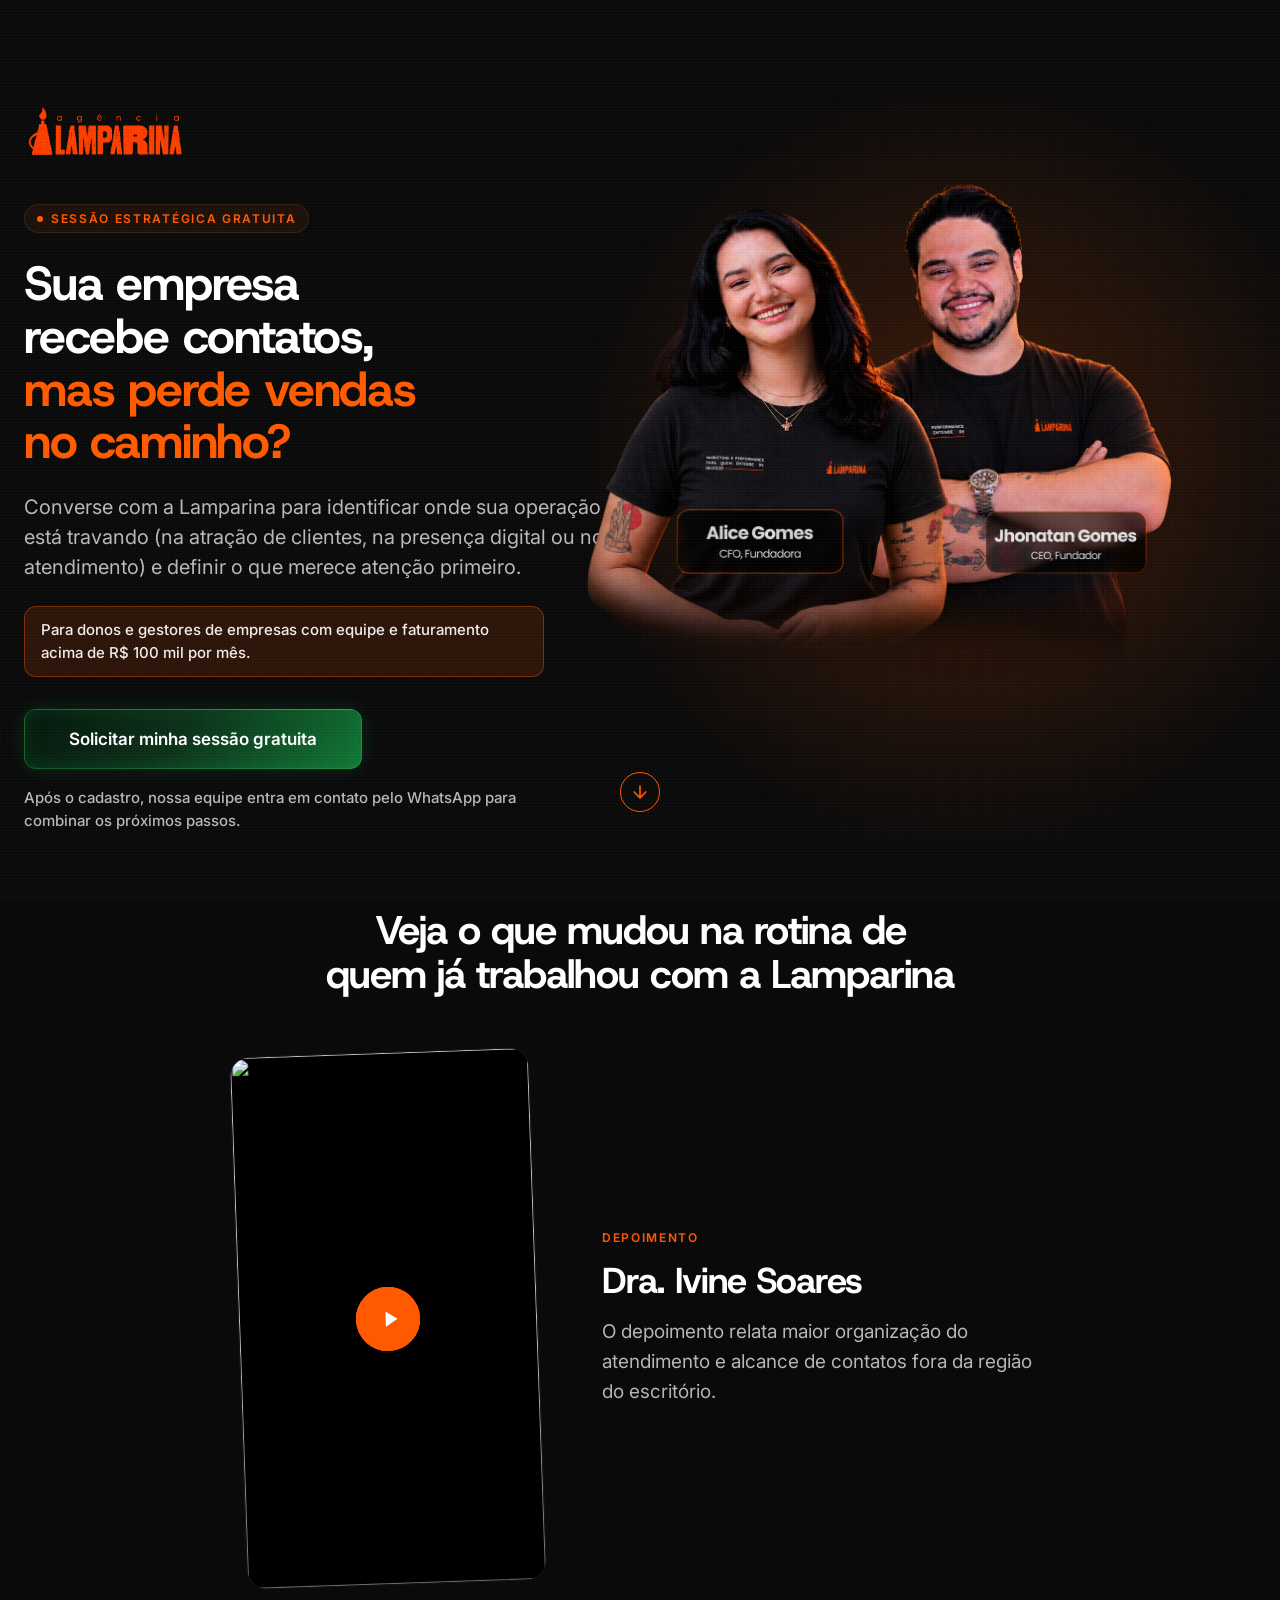
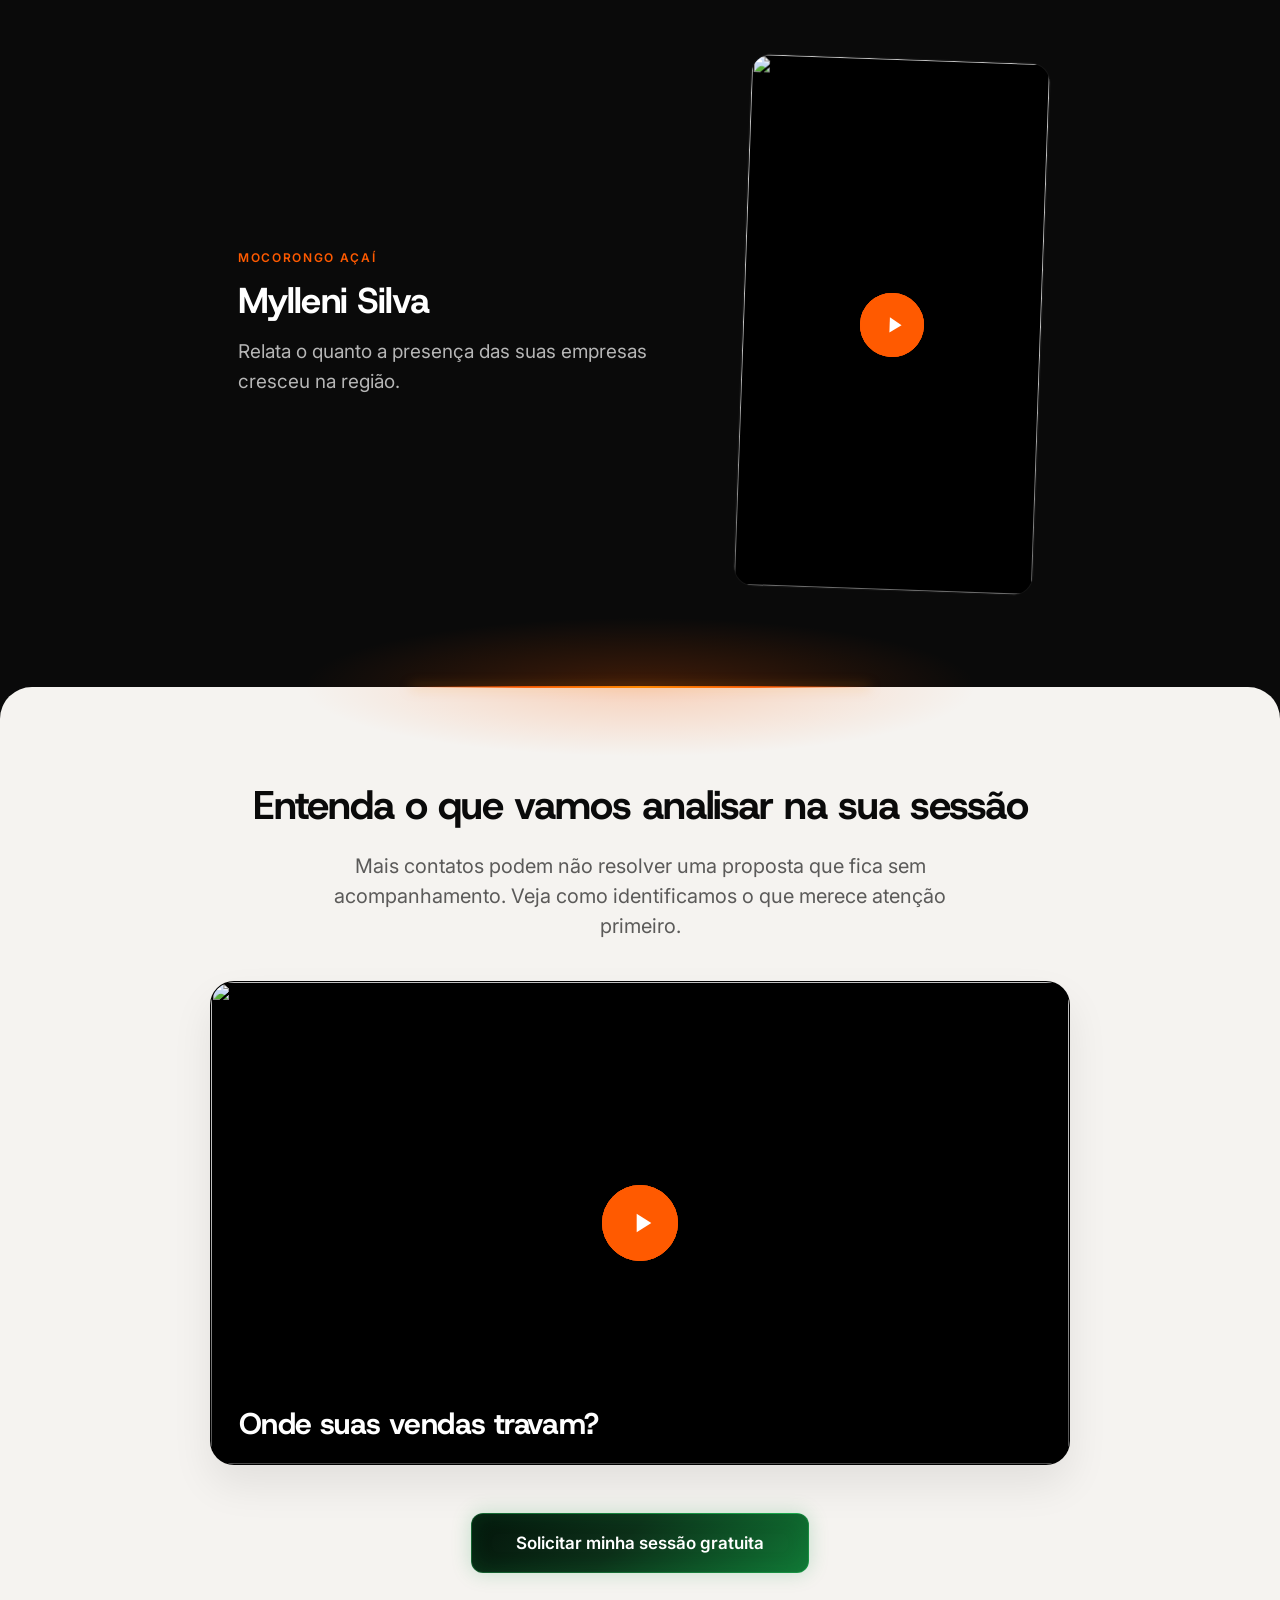
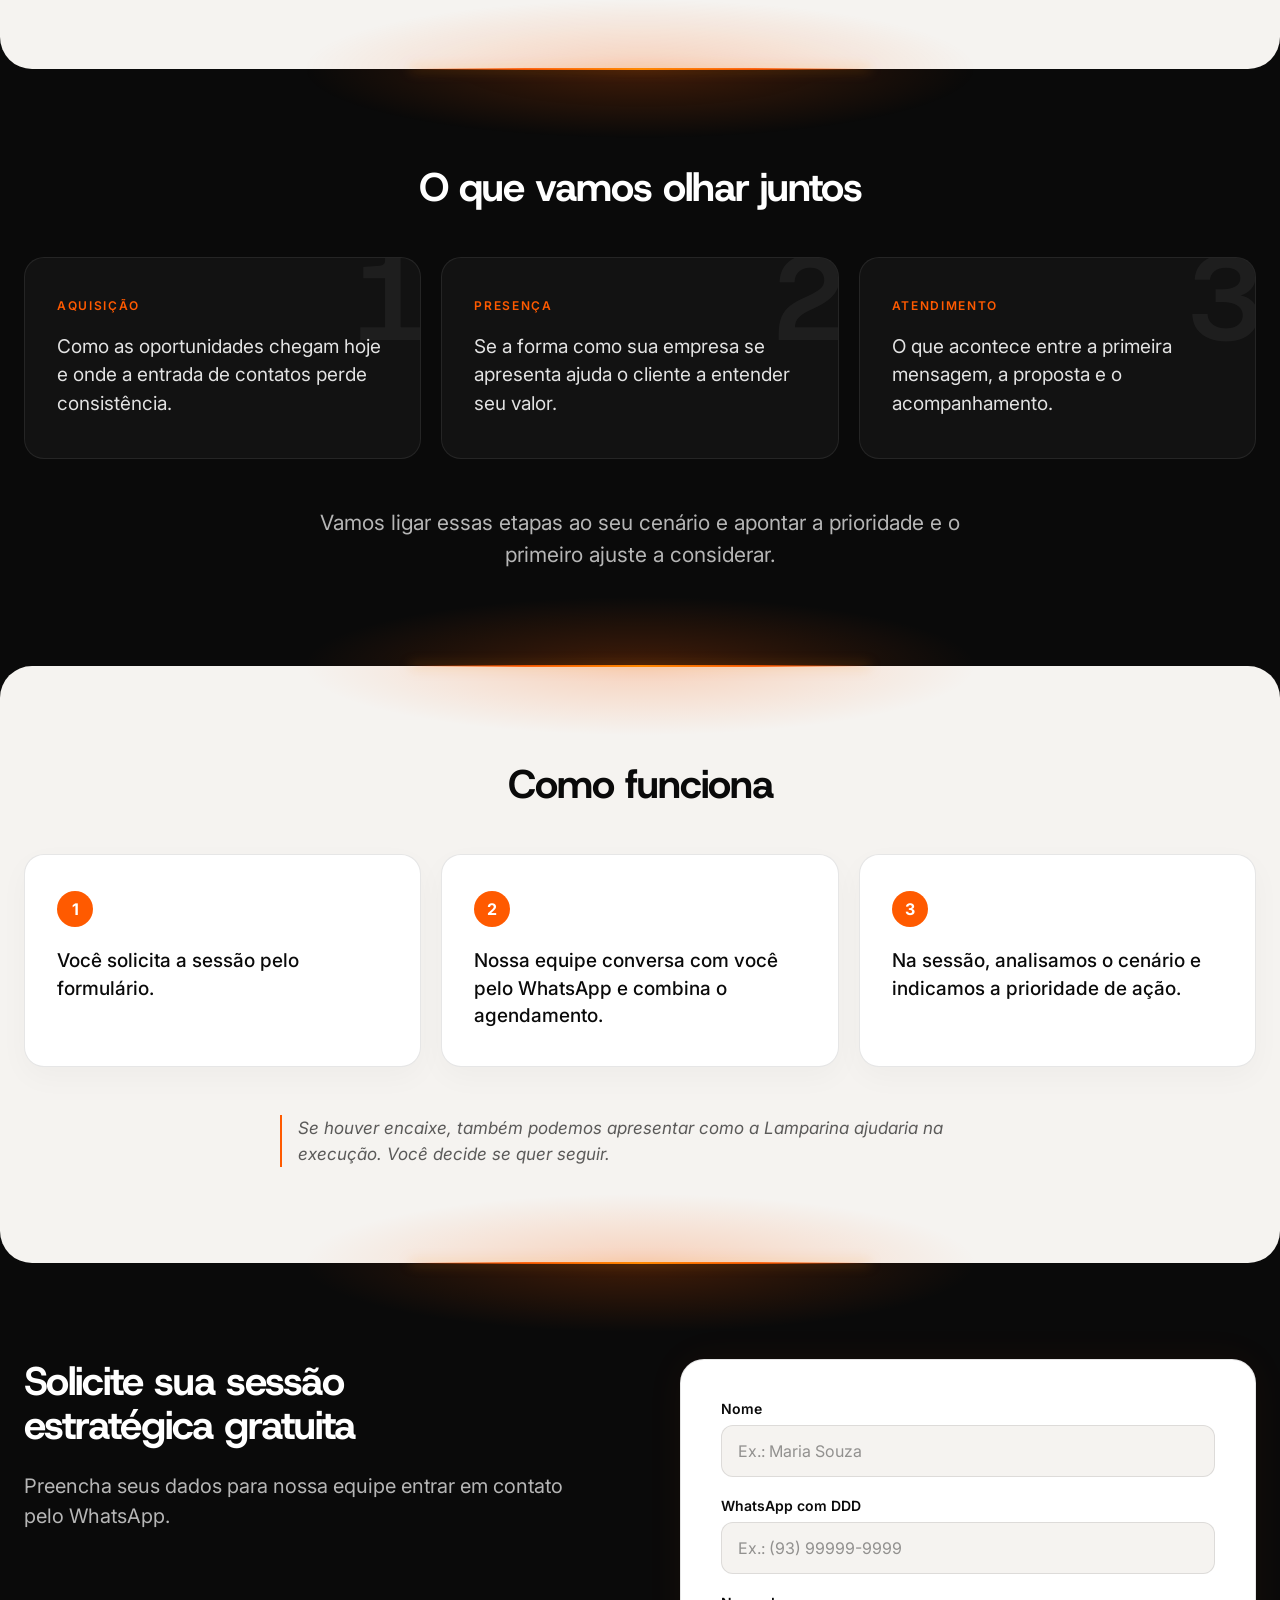
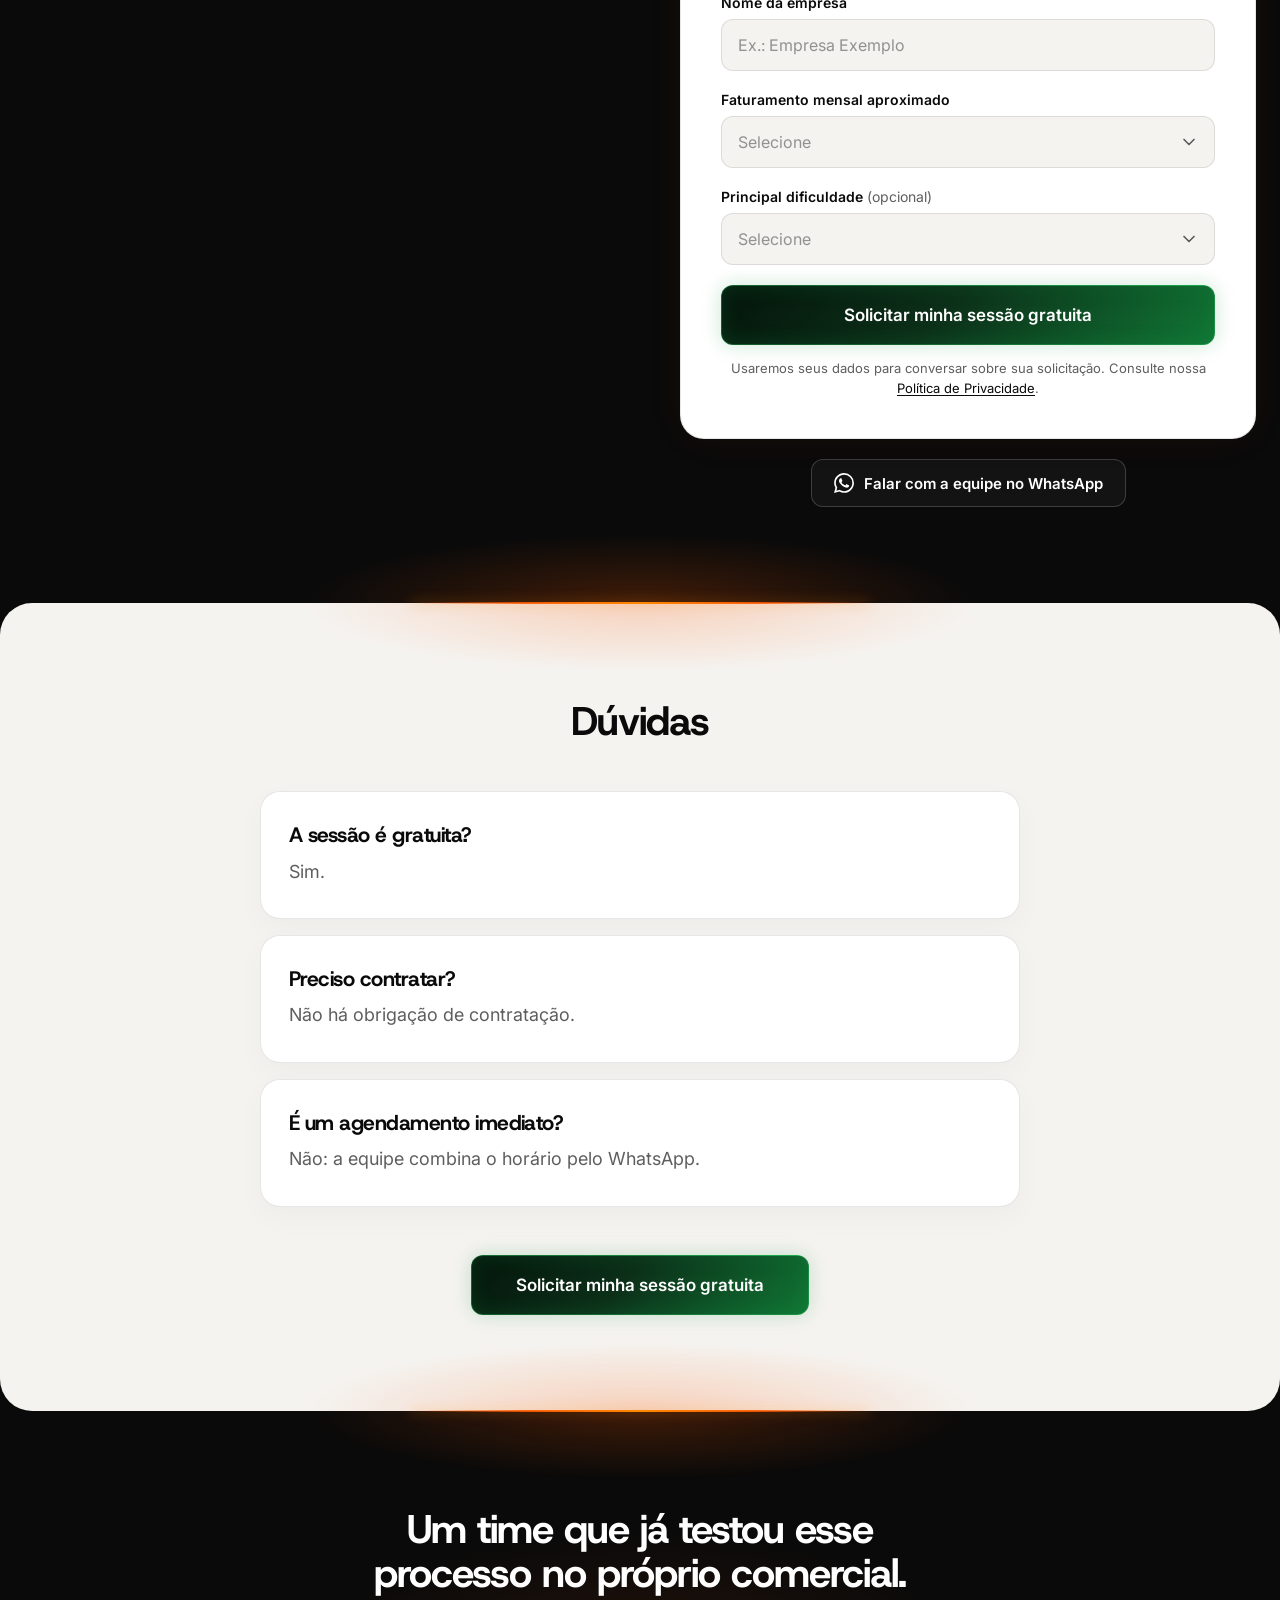
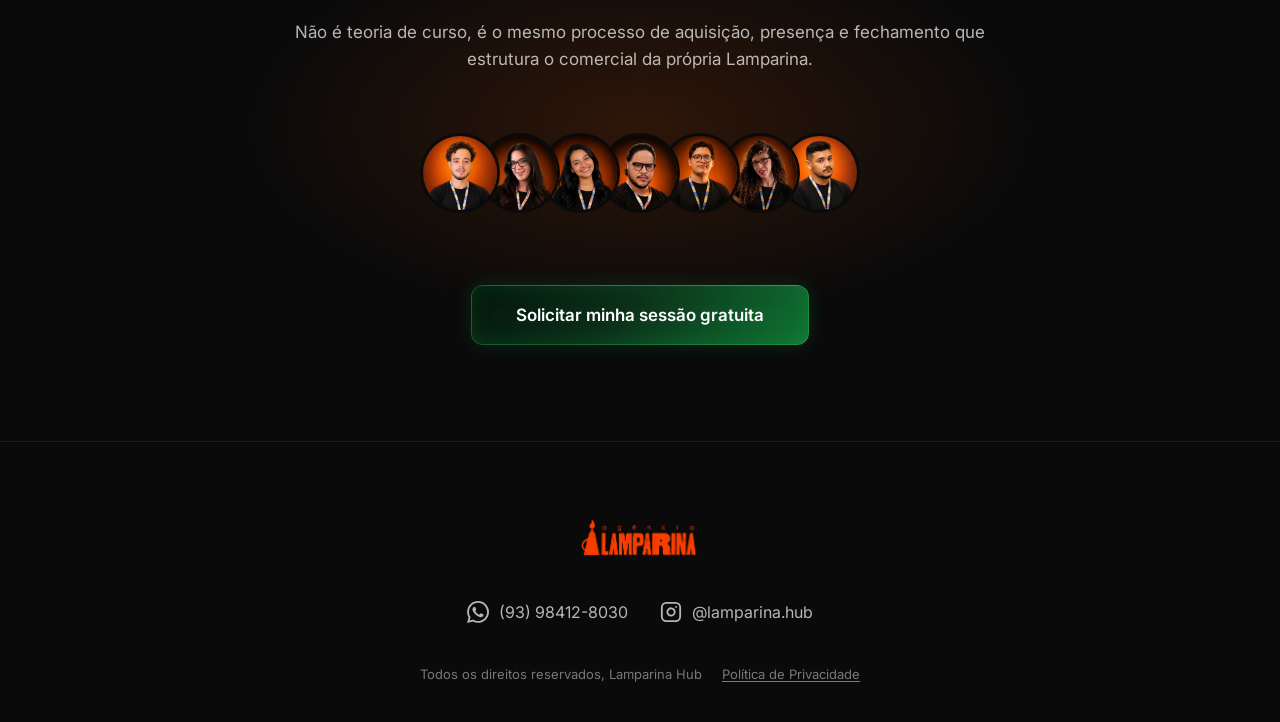
==== index.html @ b389f41f "Cache-buster nos CSS/JS (evita layout quebrado com arquivos antigos em cache após o deploy) Co-Autho" ====
<!DOCTYPE html>
<html lang="pt-BR">
<head>
  <meta charset="UTF-8">
  <meta name="viewport" content="width=device-width, initial-scale=1.0">
  <title>Sessão Estratégica Gratuita · Lamparina Hub</title>
  <meta name="description" content="Converse com a Lamparina para identificar onde sua operação está travando (na atração de clientes, na presença digital ou no atendimento) e definir o que merece atenção primeiro.">
  <link rel="icon" type="image/png" href="assets/favicon.png">

  <!-- Meta Pixel Code -->
  <script>
  !function(f,b,e,v,n,t,s)
  {if(f.fbq)return;n=f.fbq=function(){n.callMethod?
  n.callMethod.apply(n,arguments):n.queue.push(arguments)};
  if(!f._fbq)f._fbq=n;n.push=n;n.loaded=!0;n.version='2.0';
  n.queue=[];t=b.createElement(e);t.async=!0;
  t.src=v;s=b.getElementsByTagName(e)[0];
  s.parentNode.insertBefore(t,s)}(window,document,'script',
  'https://connect.facebook.net/en_US/fbevents.js');
  fbq('init', '944327680552290');
  fbq('track', 'PageView');
  </script>
  <noscript>
    <img height="1" width="1" style="display:none"
         src="https://www.facebook.com/tr?id=944327680552290&ev=PageView&noscript=1"/>
  </noscript>
  <!-- End Meta Pixel Code -->

  <link rel="preconnect" href="https://fonts.googleapis.com">
  <link rel="preconnect" href="https://fonts.gstatic.com" crossorigin>
  <link href="https://fonts.googleapis.com/css2?family=Host+Grotesk:wght@400;700&family=Inter:wght@400;500;600&display=swap" rel="stylesheet">

  <link rel="stylesheet" href="css/style.css?v=20260923">
</head>
<body class="theme-dark">
  <div class="read-progress"></div>

  <!-- 01 · PRIMEIRA DOBRA -->
  <section class="hero bg-dark">
    <canvas id="fluid-hero" aria-hidden="true"></canvas>
    <div class="container hero-container">

      <div class="hero-left">
        <img src="assets/logo lamparina.png" alt="Lamparina" class="logo">
        <div class="kicker-pill">
          <div class="pulsing-dot"></div>
          <span>SESSÃO ESTRATÉGICA GRATUITA</span>
        </div>
        <h1>Sua empresa recebe contatos, <span class="highlight">mas perde vendas no caminho?</span></h1>
        <p class="subtitle">Converse com a Lamparina para identificar onde sua operação está travando (na atração de clientes, na presença digital ou no atendimento) e definir o que merece atenção primeiro.</p>
        <p class="hero-qualify">Para donos e gestores de empresas com equipe e faturamento acima de R$ 100 mil por mês.</p>
        <div class="hero-cta-row">
          <a href="#formulario" class="btn-primary magnetic" data-cta="hero">
            <span class="btn-text">Solicitar minha sessão gratuita</span>
            <span class="btn-glow"></span>
          </a>
        </div>
        <p class="btn-prompt">Após o cadastro, nossa equipe entra em contato pelo WhatsApp para combinar os próximos passos.</p>
      </div>

      <div class="hero-right">
        <div class="video-container">
          <img src="assets/hero-criacao.png" alt="Alice Gomes e Jhonatan Gomes, fundadores da Lamparina">
        </div>
      </div>
    </div>
  </section>

  <!-- DIVIDER DARK -> DARK -->
  <div class="section-divider dark-to-dark">
    <button class="scroll-circle" aria-label="Rolar para baixo">
      <svg viewBox="0 0 24 24" fill="none" stroke="currentColor" stroke-width="2"><path d="M12 5v14M19 12l-7 7-7-7" stroke-linecap="round" stroke-linejoin="round"/></svg>
    </button>
  </div>

  <!-- 02 · PROVA BREVE -->
  <section class="section section-proof bg-dark" id="prova">
    <div class="container">
      <h2 class="text-center mx-auto proof-title">Veja o que mudou na rotina de quem já trabalhou com a Lamparina</h2>

      <div class="proof-card">
        <div class="proof-video" data-video-id="B-Dnyfe43m8" data-title="Depoimento da Dra. Ivine Soares">
          <button type="button" class="proof-facade" aria-label="Reproduzir Depoimento da Dra. Ivine Soares">
            <img src="https://i.ytimg.com/vi/B-Dnyfe43m8/oar2.jpg" alt="" width="1080" height="1920" loading="lazy" onerror="this.onerror=null;this.src='https://i.ytimg.com/vi/B-Dnyfe43m8/hqdefault.jpg'">
            <span class="vsl-play" aria-hidden="true">
              <i class="play-ring ring-1"></i>
              <i class="play-ring ring-2"></i>
              <svg viewBox="0 0 24 24" fill="currentColor"><path d="M8 5v14l11-7z"/></svg>
            </span>
          </button>
        </div>
        <div class="proof-body">
          <div class="card-kicker">Depoimento</div>
          <h3>Dra. Ivine Soares</h3>
          <p>O depoimento relata maior organização do atendimento e alcance de contatos fora da região do escritório.</p>
        </div>
      </div>

      <div class="proof-card proof-card-reverse">
        <div class="proof-video" data-video-id="M4kAJIolRdY" data-title="Depoimento de Mylleni Silva, Mocorongo Açaí">
          <button type="button" class="proof-facade" aria-label="Reproduzir Depoimento de Mylleni Silva, Mocorongo Açaí">
            <img src="https://i.ytimg.com/vi/M4kAJIolRdY/oar2.jpg" alt="" width="1080" height="1920" loading="lazy" onerror="this.onerror=null;this.src='https://i.ytimg.com/vi/M4kAJIolRdY/hqdefault.jpg'">
            <span class="vsl-play" aria-hidden="true">
              <i class="play-ring ring-1"></i>
              <i class="play-ring ring-2"></i>
              <svg viewBox="0 0 24 24" fill="currentColor"><path d="M8 5v14l11-7z"/></svg>
            </span>
          </button>
        </div>
        <div class="proof-body">
          <div class="card-kicker">Mocorongo Açaí</div>
          <h3>Mylleni Silva</h3>
          <p>Relata o quanto a presença das suas empresas cresceu na região.</p>
        </div>
      </div>
    </div>
  </section>

  <!-- DIVIDER DARK -> LIGHT -->
  <div class="section-divider dark-to-light" aria-hidden="true"></div>

  <!-- 03 · VSL -->
  <section class="section section-vsl bg-light" id="video">
    <div class="container text-center">
      <h2 class="mx-auto">Entenda o que vamos analisar na sua sessão</h2>
      <p class="subtitle mx-auto vsl-support">Mais contatos podem não resolver uma proposta que fica sem acompanhamento. Veja como identificamos o que merece atenção primeiro.</p>

      <div class="vsl" data-video-id="psoeKIKvOzg">
        <button type="button" class="vsl-facade" aria-label="Reproduzir vídeo: Entenda o que vamos analisar na sua sessão">
          <img src="https://i.ytimg.com/vi/psoeKIKvOzg/maxresdefault.jpg" alt="" width="1280" height="720" loading="lazy" onerror="this.onerror=null;this.src='https://i.ytimg.com/vi/psoeKIKvOzg/hqdefault.jpg'">
          <span class="vsl-caption">Onde suas vendas travam?</span>
          <span class="vsl-play" aria-hidden="true">
            <i class="play-ring ring-1"></i>
            <i class="play-ring ring-2"></i>
            <svg viewBox="0 0 24 24" fill="currentColor"><path d="M8 5v14l11-7z"/></svg>
          </span>
        </button>
      </div>

      <div class="section-cta">
        <a href="#formulario" class="btn-primary magnetic" data-cta="video">
          <span class="btn-text">Solicitar minha sessão gratuita</span>
          <span class="btn-glow"></span>
        </a>
      </div>
    </div>
  </section>

  <!-- DIVIDER LIGHT -> DARK -->
  <div class="section-divider light-to-dark" aria-hidden="true"></div>

  <!-- 04 · O QUE VAMOS OLHAR JUNTOS -->
  <section class="section section-look bg-dark" id="olhar">
    <div class="container">
      <h2 class="text-center">O que vamos olhar juntos</h2>

      <div class="cards-grid">
        <div class="diagnostic-card spotlight-card">
          <div class="giant-numeral">1</div>
          <div class="card-kicker">Aquisição</div>
          <p class="card-text">Como as oportunidades chegam hoje e onde a entrada de contatos perde consistência.</p>
        </div>
        <div class="diagnostic-card spotlight-card">
          <div class="giant-numeral">2</div>
          <div class="card-kicker">Presença</div>
          <p class="card-text">Se a forma como sua empresa se apresenta ajuda o cliente a entender seu valor.</p>
        </div>
        <div class="diagnostic-card spotlight-card">
          <div class="giant-numeral">3</div>
          <div class="card-kicker">Atendimento</div>
          <p class="card-text">O que acontece entre a primeira mensagem, a proposta e o acompanhamento.</p>
        </div>
      </div>

      <p class="section-closing mx-auto text-center">Vamos ligar essas etapas ao seu cenário e apontar a prioridade e o primeiro ajuste a considerar.</p>
    </div>
  </section>

  <!-- DIVIDER DARK -> LIGHT -->
  <div class="section-divider dark-to-light" aria-hidden="true"></div>

  <!-- 05 · COMO FUNCIONA -->
  <section class="section section-how bg-light" id="como-funciona">
    <div class="container">
      <h2 class="text-center">Como funciona</h2>

      <div class="steps-grid">
        <div class="deliverable-card">
          <div class="pill-number">1</div>
          <p class="step-text">Você solicita a sessão pelo formulário.</p>
        </div>
        <div class="deliverable-card">
          <div class="pill-number">2</div>
          <p class="step-text">Nossa equipe conversa com você pelo WhatsApp e combina o agendamento.</p>
        </div>
        <div class="deliverable-card">
          <div class="pill-number">3</div>
          <p class="step-text">Na sessão, analisamos o cenário e indicamos a prioridade de ação.</p>
        </div>
      </div>

      <p class="how-note card-italic mx-auto">Se houver encaixe, também podemos apresentar como a Lamparina ajudaria na execução. Você decide se quer seguir.</p>
    </div>
  </section>

  <!-- DIVIDER LIGHT -> DARK -->
  <div class="section-divider light-to-dark" aria-hidden="true"></div>

  <!-- 06 · FORMULÁRIO -->
  <section class="section section-form bg-dark" id="formulario">
    <div class="container">
      <div class="form-layout">
        <div class="form-left">
          <h2>Solicite sua sessão estratégica gratuita</h2>
          <p class="subtitle">Preencha seus dados para nossa equipe entrar em contato pelo WhatsApp.</p>
        </div>

        <div class="form-right">
          <div class="form-card">
            <form id="lead-form" action="enviar.php" method="post" novalidate>
              <input type="text" name="website" class="hp-field" tabindex="-1" autocomplete="off" aria-hidden="true">

              <div class="field">
                <label for="nome">Nome</label>
                <input type="text" id="nome" name="nome" placeholder="Ex.: Maria Souza" autocomplete="name" required>
                <p class="error-msg" role="alert"></p>
              </div>

              <div class="field">
                <label for="whatsapp">WhatsApp com DDD</label>
                <input type="tel" id="whatsapp" name="whatsapp" placeholder="Ex.: (93) 99999-9999" inputmode="tel" autocomplete="tel-national" maxlength="16" required>
                <p class="error-msg" role="alert"></p>
              </div>

              <div class="field">
                <label for="empresa">Nome da empresa</label>
                <input type="text" id="empresa" name="empresa" placeholder="Ex.: Empresa Exemplo" autocomplete="organization" required>
                <p class="error-msg" role="alert"></p>
              </div>

              <div class="field">
                <label for="faturamento">Faturamento mensal aproximado</label>
                <div class="select-wrap">
                  <select id="faturamento" name="faturamento" required>
                    <option value="" disabled selected>Selecione</option>
                    <option value="1">Abaixo de R$ 100 mil</option>
                    <option value="2">R$ 100 mil a menos de R$ 400 mil</option>
                    <option value="3">R$ 400 mil a R$ 1 milhão</option>
                    <option value="4">Acima de R$ 1 milhão</option>
                  </select>
                  <svg class="select-arrow" viewBox="0 0 24 24" fill="none" stroke="currentColor" stroke-width="2"><path d="M6 9l6 6 6-6" stroke-linecap="round" stroke-linejoin="round"/></svg>
                </div>
                <p class="error-msg" role="alert"></p>
              </div>

              <div class="field">
                <label for="dificuldade">Principal dificuldade <span class="opt">(opcional)</span></label>
                <div class="select-wrap">
                  <select id="dificuldade" name="dificuldade">
                    <option value="" selected>Selecione</option>
                    <option value="aquisicao">Aquisição</option>
                    <option value="presenca">Presença</option>
                    <option value="conversao">Conversão no atendimento</option>
                    <option value="nao_sei">Ainda não sei</option>
                  </select>
                  <svg class="select-arrow" viewBox="0 0 24 24" fill="none" stroke="currentColor" stroke-width="2"><path d="M6 9l6 6 6-6" stroke-linecap="round" stroke-linejoin="round"/></svg>
                </div>
              </div>

              <button type="submit" class="btn-primary full-width magnetic" data-cta="formulario">
                <span class="btn-text">Solicitar minha sessão gratuita</span>
                <span class="btn-glow"></span>
              </button>
              <p class="form-privacy">Usaremos seus dados para conversar sobre sua solicitação. Consulte nossa <a href="privacidade.html">Política de Privacidade</a>.</p>
              <p class="form-status" role="status" aria-live="polite"></p>
            </form>
          </div>

          <div class="form-secondary">
            <a href="https://wa.me/5593984128030" target="_blank" rel="noopener" class="btn-secondary" data-wa="formulario">
              <svg viewBox="0 0 24 24" fill="currentColor" aria-hidden="true"><path d="M17.472 14.382c-.297-.149-1.758-.867-2.03-.967-.273-.099-.471-.148-.67.15-.197.297-.767.966-.94 1.164-.173.199-.347.223-.644.075-.297-.15-1.255-.463-2.39-1.475-.883-.788-1.48-1.761-1.653-2.059-.173-.297-.018-.458.13-.606.134-.133.298-.347.446-.52.149-.174.198-.298.298-.497.099-.198.05-.371-.025-.52-.075-.149-.669-1.612-.916-2.207-.242-.579-.487-.5-.669-.51a12.8 12.8 0 0 0-.57-.01c-.198 0-.52.074-.792.372-.272.297-1.04 1.016-1.04 2.479 0 1.462 1.065 2.875 1.213 3.074.149.198 2.096 3.2 5.077 4.487.709.306 1.262.489 1.694.625.712.227 1.36.195 1.871.118.571-.085 1.758-.719 2.006-1.413.248-.694.248-1.289.173-1.413-.074-.124-.272-.198-.57-.347m-5.421 7.403h-.004a9.87 9.87 0 0 1-5.031-1.378l-.361-.214-3.741.982.998-3.648-.235-.374a9.86 9.86 0 0 1-1.51-5.26c.001-5.45 4.436-9.884 9.888-9.884 2.64 0 5.122 1.03 6.988 2.898a9.82 9.82 0 0 1 2.893 6.994c-.003 5.45-4.437 9.884-9.885 9.884m8.413-18.297A11.815 11.815 0 0 0 12.05 0C5.495 0 .16 5.335.157 11.892c0 2.096.547 4.142 1.588 5.945L.057 24l6.305-1.654a11.882 11.882 0 0 0 5.683 1.448h.005c6.554 0 11.89-5.335 11.893-11.893a11.821 11.821 0 0 0-3.48-8.413z"/></svg>
              <span>Falar com a equipe no WhatsApp</span>
            </a>
          </div>
        </div>
      </div>
    </div>
  </section>

  <!-- DIVIDER DARK -> LIGHT -->
  <div class="section-divider dark-to-light" aria-hidden="true"></div>

  <!-- 07 · DÚVIDAS E FECHAMENTO -->
  <section class="section section-faq bg-light" id="duvidas">
    <div class="container">
      <h2 class="text-center">Dúvidas</h2>

      <div class="faq-grid">
        <div class="faq-item">
          <h3>A sessão é gratuita?</h3>
          <p>Sim.</p>
        </div>
        <div class="faq-item">
          <h3>Preciso contratar?</h3>
          <p>Não há obrigação de contratação.</p>
        </div>
        <div class="faq-item">
          <h3>É um agendamento imediato?</h3>
          <p>Não: a equipe combina o horário pelo WhatsApp.</p>
        </div>
      </div>

      <div class="section-cta">
        <a href="#formulario" class="btn-primary magnetic" data-cta="fechamento">
          <span class="btn-text">Solicitar minha sessão gratuita</span>
          <span class="btn-glow"></span>
        </a>
      </div>
    </div>
  </section>

  <!-- DIVIDER LIGHT -> DARK -->
  <div class="section-divider light-to-dark" aria-hidden="true"></div>

  <!-- EQUIPE -->
  <section class="section section-team bg-dark" id="equipe">
    <div class="team-halo" aria-hidden="true"></div>
    <div class="container text-center">
      <h2 class="mx-auto" style="max-width: 720px;">Um time que já testou esse processo no próprio comercial.</h2>
      <p class="mx-auto mb-60" style="max-width: 720px; color: var(--text-mute);">Não é teoria de curso, é o mesmo processo de aquisição, presença e fechamento que estrutura o comercial da própria Lamparina.</p>

      <div class="team-row">
        <div class="team-member">
          <img src="assets/team/hygor.webp" alt="Hygor" width="480" height="480" loading="lazy" decoding="async">
          <div class="team-name">HYGOR</div>
        </div>
        <div class="team-member">
          <img src="assets/team/samilla.webp" alt="Samilla" width="480" height="480" loading="lazy" decoding="async">
          <div class="team-name">SAMILLA</div>
        </div>
        <div class="team-member">
          <img src="assets/team/alice.webp" alt="Alice" width="480" height="480" loading="lazy" decoding="async">
          <div class="team-name">ALICE</div>
        </div>
        <div class="team-member">
          <img src="assets/team/jhon.webp" alt="Jhon" width="480" height="480" loading="lazy" decoding="async">
          <div class="team-name">JHON</div>
        </div>
        <div class="team-member">
          <img src="assets/team/eric.webp" alt="Eric" width="480" height="480" loading="lazy" decoding="async">
          <div class="team-name">ERIC</div>
        </div>
        <div class="team-member">
          <img src="assets/team/roberta.webp" alt="Roberta" width="480" height="480" loading="lazy" decoding="async">
          <div class="team-name">ROBERTA</div>
        </div>
        <div class="team-member">
          <img src="assets/team/augusto.webp" alt="Augusto" width="480" height="480" loading="lazy" decoding="async">
          <div class="team-name">AUGUSTO</div>
        </div>
      </div>

      <div class="text-center team-cta">
        <a href="#formulario" class="btn-primary magnetic" data-cta="equipe">
          <span class="btn-text">Solicitar minha sessão gratuita</span>
          <span class="btn-glow"></span>
        </a>
      </div>
    </div>
  </section>

  <!-- RODAPÉ -->
  <footer class="footer bg-dark">
    <div class="container">
      <div class="footer-top">
        <img src="assets/logo lamparina.png" alt="Lamparina Hub" class="footer-logo">
        <div class="footer-contact">
          <a href="https://wa.me/5593984128030" target="_blank" rel="noopener" data-wa="rodape">
            <svg viewBox="0 0 24 24" fill="currentColor" aria-hidden="true"><path d="M17.472 14.382c-.297-.149-1.758-.867-2.03-.967-.273-.099-.471-.148-.67.15-.197.297-.767.966-.94 1.164-.173.199-.347.223-.644.075-.297-.15-1.255-.463-2.39-1.475-.883-.788-1.48-1.761-1.653-2.059-.173-.297-.018-.458.13-.606.134-.133.298-.347.446-.52.149-.174.198-.298.298-.497.099-.198.05-.371-.025-.52-.075-.149-.669-1.612-.916-2.207-.242-.579-.487-.5-.669-.51a12.8 12.8 0 0 0-.57-.01c-.198 0-.52.074-.792.372-.272.297-1.04 1.016-1.04 2.479 0 1.462 1.065 2.875 1.213 3.074.149.198 2.096 3.2 5.077 4.487.709.306 1.262.489 1.694.625.712.227 1.36.195 1.871.118.571-.085 1.758-.719 2.006-1.413.248-.694.248-1.289.173-1.413-.074-.124-.272-.198-.57-.347m-5.421 7.403h-.004a9.87 9.87 0 0 1-5.031-1.378l-.361-.214-3.741.982.998-3.648-.235-.374a9.86 9.86 0 0 1-1.51-5.26c.001-5.45 4.436-9.884 9.888-9.884 2.64 0 5.122 1.03 6.988 2.898a9.82 9.82 0 0 1 2.893 6.994c-.003 5.45-4.437 9.884-9.885 9.884m8.413-18.297A11.815 11.815 0 0 0 12.05 0C5.495 0 .16 5.335.157 11.892c0 2.096.547 4.142 1.588 5.945L.057 24l6.305-1.654a11.882 11.882 0 0 0 5.683 1.448h.005c6.554 0 11.89-5.335 11.893-11.893a11.821 11.821 0 0 0-3.48-8.413z"/></svg>
            <span>(93) 98412-8030</span>
          </a>
          <a href="https://www.instagram.com/lamparina.hub/" target="_blank" rel="noopener">
            <svg viewBox="0 0 24 24" fill="none" stroke="currentColor" stroke-width="2" stroke-linecap="round" stroke-linejoin="round" aria-hidden="true"><rect x="2" y="2" width="20" height="20" rx="5" ry="5"></rect><path d="M16 11.37A4 4 0 1 1 12.63 8 4 4 0 0 1 16 11.37z"></path><line x1="17.5" y1="6.5" x2="17.51" y2="6.5"></line></svg>
            <span>@lamparina.hub</span>
          </a>
        </div>
      </div>
      <div class="footer-legal">
        <span>Todos os direitos reservados, Lamparina Hub</span>
        <a href="privacidade.html">Política de Privacidade</a>
      </div>
    </div>
  </footer>

  <script src="https://cdnjs.cloudflare.com/ajax/libs/gsap/3.12.2/gsap.min.js"></script>
  <script src="https://cdnjs.cloudflare.com/ajax/libs/gsap/3.12.2/ScrollTrigger.min.js"></script>
  <script src="js/track.js?v=20260923"></script>
  <script src="js/fluid-hero.js?v=20260923"></script>
  <script src="js/main.js?v=20260923"></script>
</body>
</html>
---- css/style.css ----
@charset "UTF-8";

/* ==========================================================================
   1. TOKENS & RESET
   ========================================================================== */
:root {
  --bg: #0A0A0A;
  --bg-elev: #121212;
  --bg-elev-2: #181818;
  --paper: #F5F3F0;
  --paper-card: #FFFFFF;
  --ink: #0A0A0A;
  --ink-mute: rgba(10, 10, 10, 0.66);
  --stroke: rgba(255, 255, 255, 0.08);
  --stroke-ink: rgba(10, 10, 10, 0.10);
  --stroke-hot: rgba(255, 90, 0, 0.4);
  --orange: #FF5A00;
  --orange-hi: #FF8800;

  /* Cor de AÇÃO — reservada aos botões de conversão (verde) */
  --btn-edge: #04150B;
  --btn-edge-2: #0C3019;
  --btn-dark: #12903F;
  --btn-light: #2ACB63;
  --btn-ring: rgba(42, 203, 99, 0.35);
  --btn-shadow: rgba(18, 144, 63, 0.22);
  --btn-shadow-strong: rgba(42, 203, 99, 0.4);

  --text: #FFFFFF;
  --text-mute: rgba(255, 255, 255, 0.70);
  --text-dim: rgba(255, 255, 255, 0.45);

  --ff-title: "Host Grotesk", "Inter", system-ui, -apple-system, sans-serif;
  --ff-body: "Inter", system-ui, -apple-system, sans-serif;

  --layout-max-width: 1440px;
  --gutter: 24px;
}

*, *::before, *::after {
  box-sizing: border-box;
  margin: 0;
  padding: 0;
}

html {
  scroll-behavior: smooth;
  scrollbar-color: var(--orange) var(--bg);
  overflow-x: hidden;
  max-width: 100%;
}

/* textura de pontos — discreta, pra não competir com textos pequenos */
html::before {
  content: "";
  position: fixed;
  top: 0;
  left: 0;
  width: 100%;
  height: 100%;
  background-image: radial-gradient(at 20% 80%, #fff 1px, transparent 0px);
  background-size: 3px 3px;
  pointer-events: none;
  z-index: 99999;
  opacity: 0.025;
  mix-blend-mode: plus-lighter;
}

body {
  font-family: var(--ff-body);
  background-color: var(--bg);
  color: var(--text);
  overflow-x: hidden;
  -webkit-font-smoothing: antialiased;
  -moz-osx-font-smoothing: grayscale;
}

img, video, svg {
  display: block;
  max-width: 100%;
}

a {
  color: inherit;
  text-decoration: none;
}

button, select, input {
  font: inherit;
  border: none;
  background: none;
}

/* Scrollbar customization */
::-webkit-scrollbar { width: 8px; }
::-webkit-scrollbar-track { background: var(--bg); }
::-webkit-scrollbar-thumb {
  background: linear-gradient(var(--orange), var(--orange-hi));
  border-radius: 999px;
}

/* ==========================================================================
   2. TYPOGRAPHY
   ========================================================================== */
h1, h2, h3, .card-header {
  font-family: var(--ff-title);
  font-weight: 700;
  letter-spacing: -0.025em;
  line-height: 1.1;
  text-wrap: balance;
}

h1 {
  font-size: 48px;
  margin-bottom: 24px;
}
h2 {
  font-size: 40px;
  margin-bottom: 24px;
}
h3 {
  font-size: 24px;
  margin-bottom: 12px;
}
p {
  font-size: 17px;
  line-height: 1.6;
}
.subtitle {
  font-size: 20px;
  line-height: 1.5;
  color: var(--text-mute);
  margin-bottom: 40px;
}
.bg-light .subtitle { color: var(--ink-mute); }

.kicker-pill, .card-kicker {
  font-size: 12px;
  text-transform: uppercase;
  letter-spacing: 0.14em;
  font-weight: 600;
}

.highlight {
  color: var(--orange);
}

/* Utilities */
.text-center { text-align: center; }
.mx-auto { margin-left: auto; margin-right: auto; }
.relative { position: relative; }
.inline-flex { display: inline-flex; }
.full-width { width: 100%; }

/* ==========================================================================
   3. LAYOUT & BACKGROUNDS
   ========================================================================== */
.container {
  width: 100%;
  max-width: var(--layout-max-width);
  margin: 0 auto;
  padding: 0 var(--gutter);
  position: relative;
  z-index: 2;
}

.section {
  position: relative;
  padding: 96px 0;
}
.hero-container > *,
.form-layout > * { min-width: 0; }

/* Temas fixos por seção — sem crossfade no scroll */
.bg-dark { background-color: var(--bg); color: var(--text); }
.bg-light {
  background-color: var(--paper);
  color: var(--ink);
  border-radius: 32px; /* seções claras são painéis arredondados que "sobem" do escuro */
}

/* ==========================================================================
   4. UI COMPONENTS
   ========================================================================== */

/* Progress Bar */
.read-progress {
  position: fixed;
  top: 0; left: 0;
  height: 2px;
  background-color: var(--orange);
  width: 0%;
  z-index: 10000;
}

/* Botão principal — ÚNICO tratamento de CTA (verde = ação) */
.btn-primary {
  position: relative;
  display: inline-flex;
  align-items: center;
  justify-content: center;
  white-space: nowrap;
  min-height: 60px;
  padding: 18px 44px;
  background: linear-gradient(
    135deg,
    var(--btn-edge) 0%,
    var(--btn-edge-2) 15%,
    var(--btn-dark) 40%,
    var(--btn-light) 55%,
    var(--btn-dark) 70%,
    var(--btn-edge-2) 85%,
    var(--btn-edge) 100%
  );
  background-size: 300% 300%;
  animation: shaderFlow 6s ease infinite;
  color: #fff;
  font-weight: 600;
  font-size: 17px;
  border-radius: 12px;
  border: 1px solid var(--btn-ring);
  cursor: pointer;
  overflow: hidden;
  transition: transform 0.3s cubic-bezier(0.2, 0, 0, 1), box-shadow 0.3s;
  will-change: transform, background-position;
  box-shadow:
    inset 0 0 20px var(--btn-shadow),
    0 0 20px var(--btn-shadow);
}
.btn-primary:hover {
  box-shadow:
    inset 0 0 30px var(--btn-shadow-strong),
    0 0 40px var(--btn-shadow);
  animation-duration: 3s;
}
.btn-primary:disabled {
  opacity: 0.7;
  cursor: progress;
}
@keyframes shaderFlow {
  0% { background-position: 0% 50%; }
  50% { background-position: 100% 50%; }
  100% { background-position: 0% 50%; }
}
.btn-primary .btn-text {
  position: relative;
  z-index: 2;
}
.btn-primary .btn-glow {
  position: absolute;
  top: 0; left: -100%;
  width: 100%; height: 100%;
  background: linear-gradient(90deg, transparent, rgba(255,255,255,0.12), transparent);
  transition: left 0.6s ease;
  z-index: 1;
}
.btn-primary:hover .btn-glow {
  left: 100%;
}
.btn-primary:focus-visible {
  outline: 2px solid var(--btn-light);
  outline-offset: 3px;
}

/* Botão secundário (contato) — contorno, sem competir com o CTA */
.btn-secondary {
  display: inline-flex;
  align-items: center;
  justify-content: center;
  gap: 10px;
  min-height: 48px;
  padding: 12px 22px;
  border-radius: 12px;
  border: 1px solid rgba(255, 255, 255, 0.18);
  background: rgba(255, 255, 255, 0.04);
  color: var(--text);
  font-size: 15px;
  font-weight: 600;
  cursor: pointer;
  transition: border-color 0.3s, background 0.3s;
}
.btn-secondary svg { width: 20px; height: 20px; flex-shrink: 0; }
.btn-secondary:hover {
  border-color: var(--stroke-hot);
  background: rgba(255, 90, 0, 0.08);
}
.btn-secondary:focus-visible {
  outline: 2px solid var(--orange);
  outline-offset: 3px;
}

.section-cta {
  margin-top: 48px;
  text-align: center;
}

/* Kicker Pill */
.kicker-pill {
  display: inline-flex;
  align-items: center;
  gap: 8px;
  padding: 6px 12px;
  border-radius: 999px;
  border: 1px solid var(--stroke);
  background: rgba(255, 90, 0, 0.08);
  color: var(--orange);
  margin-bottom: 24px;
}
.pulsing-dot {
  width: 6px; height: 6px;
  background-color: var(--orange);
  border-radius: 50%;
  animation: pulse 2s infinite;
}
@keyframes pulse {
  0% { box-shadow: 0 0 0 0 rgba(255, 90, 0, 0.4); }
  70% { box-shadow: 0 0 0 6px rgba(255, 90, 0, 0); }
  100% { box-shadow: 0 0 0 0 rgba(255, 90, 0, 0); }
}

/* Section Dividers */
.section-divider {
  display: none;
}
.hero + .section-divider {
  display: flex;
  flex-direction: column;
  align-items: center;
  position: relative;
  z-index: 10;
  margin-top: -60px; /* sobrepõe o fim da hero */
}
.scroll-circle {
  width: 40px; height: 40px;
  border-radius: 50%;
  border: 1px solid var(--orange);
  display: flex;
  align-items: center;
  justify-content: center;
  color: var(--orange);
  background: var(--bg);
  cursor: pointer;
  transition: transform 0.3s, background 0.3s;
  animation: float 3s ease-in-out infinite;
}
.scroll-circle:hover {
  transform: scale(1.1);
}
.scroll-circle:hover svg {
  transform: rotate(360deg);
  transition: transform 0.6s;
}
.scroll-circle svg { width: 20px; height: 20px; }
@keyframes float {
  0%, 100% { transform: translateY(0); }
  50% { transform: translateY(6px); }
}

/* Emenda escuro <-> claro: brilho laranja + linha fina em degradê */
.section-divider.dark-to-light,
.section-divider.light-to-dark {
  display: block;
  position: relative;
  height: 0;
  z-index: 6;
  overflow: visible;
  pointer-events: none;
}
.section-divider.dark-to-light::before,
.section-divider.light-to-dark::before {
  content: "";
  position: absolute;
  left: 50%;
  top: 0;
  width: min(680px, 82vw);
  height: 140px;
  transform: translate(-50%, -50%);
  background: radial-gradient(ellipse at center, rgba(255, 90, 0, 0.22), rgba(255, 90, 0, 0) 70%);
}
.section-divider.dark-to-light::after,
.section-divider.light-to-dark::after {
  content: "";
  position: absolute;
  left: 50%;
  top: 0;
  width: min(460px, 62vw);
  height: 2px;
  transform: translate(-50%, -50%);
  border-radius: 2px;
  background: linear-gradient(
    90deg,
    rgba(255, 90, 0, 0) 0%,
    rgba(255, 90, 0, 0.9) 25%,
    var(--orange-hi) 50%,
    rgba(255, 90, 0, 0.9) 75%,
    rgba(255, 90, 0, 0) 100%
  );
  box-shadow: 0 0 12px rgba(255, 138, 0, 0.55);
}

/* ==========================================================================
   5. SECTIONS
   ========================================================================== */

/* ---- Hero ---- */
.hero {
  position: relative;
  min-height: 820px;
  padding-top: 100px;
  overflow-x: hidden; /* glow e foto ampliada nunca geram rolagem lateral */
  overflow-x: clip;
}
#fluid-hero {
  position: absolute;
  inset: 0;
  width: 100%;
  height: 100%;
  z-index: 0;
  display: block;
  pointer-events: none;
}
.hero-container {
  display: grid;
  grid-template-columns: 1fr 1fr;
  gap: 60px;
  align-items: center;
}
.logo {
  height: 64px;
  width: auto;
  margin-bottom: 40px;
}
.hero h1 .highlight { display: block; }
.hero .subtitle { margin-bottom: 24px; }
.hero-qualify {
  font-size: 15px;
  line-height: 1.5;
  font-weight: 500;
  color: rgba(255, 255, 255, 0.92);
  padding: 12px 16px;
  background: rgba(255, 90, 0, 0.14);
  border: 1px solid rgba(255, 90, 0, 0.38);
  border-radius: 12px;
  margin-bottom: 32px;
  max-width: 520px;
}
.hero-cta-row {
  display: flex;
  flex-wrap: wrap;
  align-items: stretch;
  gap: 16px;
}
.btn-prompt {
  font-size: 15px;
  font-weight: 500;
  line-height: 1.5;
  color: var(--text-mute);
  margin-top: 18px;
  max-width: 520px;
}
.hero-right {
  display: flex;
  justify-content: flex-end;
  position: relative;
}
.hero-right::before {
  content: "";
  position: absolute;
  top: 50%; left: 50%;
  transform: translate(-50%, -50%);
  width: 900px; height: 900px;
  background: radial-gradient(circle at center, rgba(255, 90, 0, 0.22) 0%, transparent 62%);
  pointer-events: none;
  z-index: 0;
  animation: heroPhotoGlow 7s ease-in-out infinite;
}
@keyframes heroPhotoGlow {
  0%, 100% { opacity: 0.5; transform: translate(-50%, -50%) scale(0.9); }
  50% { opacity: 1; transform: translate(-50%, -50%) scale(1.06); }
}
.video-container {
  width: 100%;
  max-width: 780px;
  position: relative;
  background-color: transparent;
  border: none;
  display: flex;
  align-items: flex-end;
  justify-content: center;
  transform: scale(1.3) translateY(10px);
  transform-origin: bottom right;
  z-index: 1;
}
.video-container img {
  width: 100%; height: auto;
  object-fit: contain;
  object-position: bottom;
  position: relative;
  z-index: 2;
}

/* ---- Prova breve ---- */
.proof-title { max-width: 820px; }
.proof-card {
  display: flex;
  align-items: center;
  justify-content: center;
  gap: 64px;
  max-width: 900px;
  margin: 56px auto 0;
}
.proof-video {
  position: relative;
  flex-shrink: 0;
  width: 100%;
  max-width: 300px;
  aspect-ratio: 9 / 16;
  border-radius: 20px;
  border: 1px solid var(--stroke);
  background: #000;
  overflow: hidden;
  transform: rotate(-2deg);
  transition: transform 0.4s, border-color 0.4s;
}
.proof-video:hover {
  transform: scale(1.02) rotate(0deg);
  border-color: var(--orange);
}
.proof-facade {
  position: absolute;
  inset: 0;
  width: 100%;
  height: 100%;
  display: block;
  cursor: pointer;
}
.proof-facade img {
  width: 100%;
  height: 100%;
  object-fit: cover;
  transition: transform 0.6s ease;
}
.proof-facade::after {
  content: "";
  position: absolute;
  inset: 0;
  background: linear-gradient(to top, rgba(0, 0, 0, 0.45), rgba(0, 0, 0, 0) 45%);
  pointer-events: none;
}
.proof-facade:hover img { transform: scale(1.04); }
.proof-facade:focus-visible {
  outline: 3px solid var(--orange);
  outline-offset: -3px;
}
.proof-facade .vsl-play { width: 64px; height: 64px; margin: -32px 0 0 -32px; }
.proof-facade .vsl-play svg { width: 26px; height: 26px; }
.proof-video iframe {
  position: absolute;
  top: 50%;
  left: 50%;
  width: 316%;
  height: 100%;
  transform: translate(-50%, -50%);
  border: 0;
}
.proof-card + .proof-card { margin-top: 72px; }
.proof-card-reverse { flex-direction: row-reverse; }
.proof-card-reverse .proof-video { transform: rotate(2deg); }
.proof-card-reverse .proof-video:hover { transform: scale(1.02) rotate(0deg); }
.proof-body { max-width: 440px; }
.proof-body .card-kicker {
  color: var(--orange);
  margin-bottom: 16px;
}
.proof-body h3 {
  font-size: 36px;
  margin-bottom: 16px;
}
.proof-body p {
  font-size: 19px;
  color: var(--text-mute);
}

/* ---- VSL ---- */
.vsl-support { max-width: 640px; margin-bottom: 0; }
.vsl {
  position: relative;
  max-width: 860px;
  margin: 40px auto 0;
  aspect-ratio: 16 / 9;
  border-radius: 24px;
  overflow: hidden;
  border: 1px solid var(--stroke-ink);
  box-shadow: 0 20px 40px rgba(0, 0, 0, 0.08);
  background: #000;
}
.vsl iframe {
  position: absolute;
  inset: 0;
  width: 100%;
  height: 100%;
  border: 0;
}
.vsl-facade {
  position: absolute;
  inset: 0;
  width: 100%;
  height: 100%;
  display: block;
  cursor: pointer;
  text-align: left;
}
.vsl-facade img {
  width: 100%;
  height: 100%;
  object-fit: cover;
  transition: transform 0.6s ease;
}
.vsl-facade::after {
  content: "";
  position: absolute;
  inset: 0;
  background: linear-gradient(to top, rgba(0, 0, 0, 0.62), rgba(0, 0, 0, 0) 55%);
  pointer-events: none;
}
.vsl-facade:hover img { transform: scale(1.03); }
.vsl-facade:focus-visible {
  outline: 3px solid var(--orange);
  outline-offset: -3px;
}
.vsl-caption {
  position: absolute;
  left: 28px;
  bottom: 24px;
  z-index: 2;
  max-width: 62%;
  font-family: var(--ff-title);
  font-weight: 700;
  font-size: 30px;
  line-height: 1.1;
  letter-spacing: -0.02em;
  color: #fff;
}
.vsl-play {
  position: absolute;
  top: 50%; left: 50%;
  z-index: 2;
  width: 76px; height: 76px;
  margin: -38px 0 0 -38px;
  border-radius: 50%;
  background: var(--orange);
  color: #fff;
  display: flex; align-items: center; justify-content: center;
}
.vsl-play svg { width: 32px; height: 32px; margin-left: 4px; }
.play-ring {
  position: absolute;
  inset: 0;
  border-radius: 50%;
  border: 1px solid var(--orange);
  pointer-events: none;
}
.ring-1 { animation: ringPulse 2s infinite; }
.ring-2 { animation: ringPulse 2s infinite 1s; }
@keyframes ringPulse {
  0% { transform: scale(1); opacity: 0.8; }
  100% { transform: scale(1.6); opacity: 0; }
}

/* ---- O que vamos olhar juntos (cards escuros) ---- */
.cards-grid {
  display: grid;
  grid-template-columns: repeat(3, 1fr);
  gap: 20px;
  align-items: stretch;
  margin-top: 48px;
}
.diagnostic-card {
  background: var(--bg-elev);
  border: 1px solid var(--stroke);
  border-radius: 20px;
  padding: 40px 32px;
  position: relative;
  overflow: hidden;
  height: 100%;
  transition: transform 0.3s, border-color 0.3s;
}
.giant-numeral {
  position: absolute;
  top: -20px; right: -10px;
  font-size: 120px;
  font-family: var(--ff-title);
  font-weight: 700;
  line-height: 1;
  color: rgba(255,255,255,0.05);
  transition: color 0.3s;
  pointer-events: none;
}
.diagnostic-card:hover {
  transform: translateY(-6px);
  border-color: var(--stroke-hot);
}
.diagnostic-card:hover .giant-numeral {
  color: rgba(255,90,0,0.18);
}
.diagnostic-card .card-kicker {
  color: var(--orange);
  margin-bottom: 20px;
}
.diagnostic-card .card-text {
  font-size: 19px;
  line-height: 1.5;
  color: rgba(255, 255, 255, 0.88);
}
.section-closing {
  max-width: 720px;
  margin-top: 48px;
  font-size: 21px;
  line-height: 1.5;
  color: var(--text-mute);
}
.card-italic {
  padding-left: 16px;
  border-left: 2px solid var(--orange);
  font-style: italic;
  color: var(--text-mute);
  font-size: 17px;
  line-height: 1.55;
}
/* Spotlight effect */
.spotlight-card::before {
  content: "";
  position: absolute;
  inset: 0;
  background: radial-gradient(
    800px circle at var(--mx, 50%) var(--my, 50%),
    rgba(255, 90, 0, 0.08),
    transparent 40%
  );
  opacity: 0;
  transition: opacity 0.3s;
  pointer-events: none;
  z-index: 0;
}
.spotlight-card:hover::before { opacity: 1; }
.diagnostic-card > * { position: relative; z-index: 1; }
.diagnostic-card > .giant-numeral { position: absolute; z-index: 0; }

/* ---- Como funciona (cards claros) ---- */
.steps-grid {
  display: grid;
  grid-template-columns: repeat(3, 1fr);
  gap: 20px;
  align-items: stretch;
  margin-top: 48px;
}
.deliverable-card {
  background: var(--paper-card);
  border: 1px solid var(--stroke-ink);
  border-radius: 20px;
  padding: 36px 32px;
  box-shadow: 0 10px 30px rgba(0,0,0,0.03);
  display: flex;
  flex-direction: column;
}
.pill-number {
  width: 36px; height: 36px;
  background: var(--orange);
  color: #fff;
  border-radius: 50%;
  display: flex; align-items: center; justify-content: center;
  font-weight: 700;
  margin-bottom: 20px;
}
.step-text {
  font-size: 19px;
  line-height: 1.45;
  font-weight: 500;
  color: var(--ink);
}
.how-note {
  max-width: 720px;
  margin-top: 48px;
  color: var(--ink-mute);
}

/* ---- Formulário ---- */
.form-layout {
  display: grid;
  grid-template-columns: 1fr 1fr;
  gap: 80px;
  align-items: start;
}
.form-card {
  background: var(--paper-card);
  color: var(--ink);
  border: 1px solid var(--stroke-ink);
  border-radius: 24px;
  padding: 40px;
  position: relative;
  box-shadow: 0 0 40px rgba(255,90,0,0.05);
}
.field {
  margin-bottom: 20px;
  text-align: left;
}
.field label {
  display: block;
  margin-bottom: 8px;
  font-size: 14px;
  font-weight: 600;
  color: var(--ink);
}
.field .opt {
  font-weight: 400;
  color: var(--ink-mute);
}
.field input,
.field select {
  width: 100%;
  min-height: 52px;
  padding: 14px 16px;
  background: var(--paper);
  border: 1px solid var(--stroke-ink);
  border-radius: 12px;
  color: var(--ink);
  font-size: 16px; /* >=16px evita zoom automático no iOS */
  transition: border-color 0.3s, box-shadow 0.3s;
}
.field input::placeholder { color: rgba(10, 10, 10, 0.42); }
.field input:focus,
.field select:focus {
  outline: none;
  border-color: var(--orange);
  box-shadow: 0 0 0 3px rgba(255, 90, 0, 0.16);
}
.field.has-error input,
.field.has-error select {
  border-color: #c0392b;
  box-shadow: 0 0 0 3px rgba(192, 57, 43, 0.12);
}
.error-msg {
  display: none;
  margin-top: 6px;
  font-size: 13px;
  line-height: 1.4;
  color: #c0392b;
}
.field.has-error .error-msg { display: block; }

.select-wrap { position: relative; }
.select-wrap select {
  appearance: none;
  -webkit-appearance: none;
  padding-right: 44px;
  cursor: pointer;
}
.select-wrap select.is-placeholder { color: rgba(10, 10, 10, 0.42); }
.select-wrap select option { background: var(--paper); color: var(--ink); }
.select-arrow {
  position: absolute;
  right: 16px;
  top: 50%;
  transform: translateY(-50%);
  width: 20px; height: 20px;
  color: var(--ink-mute);
  pointer-events: none;
}

/* honeypot anti-spam — invisível para humanos */
.hp-field {
  position: absolute !important;
  left: -9999px !important;
  width: 1px;
  height: 1px;
  opacity: 0;
  pointer-events: none;
}
.form-privacy {
  margin-top: 14px;
  font-size: 13px;
  line-height: 1.5;
  color: var(--ink-mute);
  text-align: center;
}
.form-privacy a {
  color: var(--ink);
  text-decoration: underline;
  text-underline-offset: 2px;
}
.form-status {
  margin: 14px 0 0;
  font-size: 14px;
  line-height: 1.5;
  text-align: center;
}
.form-status:empty { display: none; }
.form-status.is-ok { color: #1a7f3c; }
.form-status.is-error { color: #c0392b; }
.form-secondary {
  margin-top: 20px;
  text-align: center;
}

/* ---- Dúvidas ---- */
.faq-grid {
  display: grid;
  grid-template-columns: minmax(0, 1fr);
  gap: 16px;
  max-width: 760px;
  margin: 48px auto 0;
}
.faq-item {
  background: var(--paper-card);
  border: 1px solid var(--stroke-ink);
  border-radius: 20px;
  padding: 32px 28px;
  box-shadow: 0 10px 30px rgba(0,0,0,0.03);
}
.faq-item h3 {
  font-size: 21px;
  margin-bottom: 10px;
  color: var(--ink);
}
.faq-item p {
  font-size: 18px;
  color: var(--ink-mute);
}

/* ---- Equipe ---- */
.section-team { overflow: hidden; }
.team-halo {
  position: absolute;
  top: 50%; left: 50%;
  transform: translate(-50%, -50%);
  width: 800px; max-width: 100%; height: 400px;
  background: radial-gradient(ellipse at center, rgba(255,90,0,0.15) 0%, transparent 70%);
  pointer-events: none;
}
.mb-60 { margin-bottom: 60px; }
.team-row {
  position: relative;
  display: flex;
  justify-content: center;
  align-items: center;
  margin-top: 60px;
  flex-wrap: nowrap;
}
.team-member {
  position: relative;
  width: 80px; height: 80px;
  border-radius: 50%;
  border: 3px solid var(--bg);
  box-shadow: 0 0 0 1px transparent;
  transition: transform 0.4s cubic-bezier(0.34, 1.56, 0.64, 1), box-shadow 0.4s, z-index 0s;
  cursor: pointer;
  margin-left: -20px;
}
.team-member:first-child { margin-left: 0; }
.team-member:nth-child(1) { z-index: 7; }
.team-member:nth-child(2) { z-index: 6; }
.team-member:nth-child(3) { z-index: 5; }
.team-member:nth-child(4) { z-index: 4; }
.team-member:nth-child(5) { z-index: 3; }
.team-member:nth-child(6) { z-index: 2; }
.team-member:nth-child(7) { z-index: 1; }
.team-member img {
  width: 100%; height: 100%;
  object-fit: cover;
  border-radius: 50%;
  background: var(--orange);
}
.team-name {
  position: absolute;
  bottom: -24px; left: 50%;
  transform: translateX(-50%);
  font-size: 12px;
  color: var(--text-dim);
  letter-spacing: 0.1em;
  opacity: 0;
  transition: opacity 0.3s;
  white-space: nowrap;
}
.team-member:hover {
  transform: translateY(-16px) scale(1.05) !important;
  box-shadow: 0 0 0 2px var(--orange);
  z-index: 10 !important;
}
.team-member:hover .team-name { opacity: 1; }
.team-cta {
  margin-top: 72px;
  position: relative;
  z-index: 3;
}

/* ---- Rodapé ---- */
.footer {
  padding: 72px 0 40px;
  border-top: 1px solid var(--stroke);
  position: relative;
  overflow: hidden;
}
.footer-top {
  display: flex;
  flex-direction: column;
  align-items: center;
  gap: 28px;
  text-align: center;
}
.footer-logo {
  height: 48px;
  width: auto;
  max-width: 200px;
  object-fit: contain;
}
.footer-contact {
  display: flex;
  flex-wrap: wrap;
  justify-content: center;
  gap: 14px 32px;
}
.footer-contact a {
  display: inline-flex;
  align-items: center;
  gap: 10px;
  min-height: 44px;
  font-size: 16px;
  color: var(--text-mute);
  transition: color 0.3s;
}
.footer-contact a:hover { color: var(--orange); }
.footer-contact svg { width: 22px; height: 22px; flex-shrink: 0; }
.footer-legal {
  display: flex;
  flex-wrap: wrap;
  justify-content: center;
  gap: 8px 20px;
  margin-top: 32px;
  font-size: 13px;
  color: var(--text-dim);
  text-align: center;
}
.footer-legal a { text-decoration: underline; text-underline-offset: 2px; }
.footer-legal a:hover { color: #fff; }

/* ==========================================================================
   6. RESPONSIVE
   ========================================================================== */

@media (max-width: 1024px) {
  h1 { font-size: 40px; }
  h2 { font-size: 32px; }

  .hero { min-height: auto; }
  .hero-container {
    grid-template-columns: minmax(0, 1fr);
    text-align: center;
  }
  .hero-left { order: 1; display: flex; flex-direction: column; align-items: center; }
  .hero-right { order: 2; justify-content: center; width: 100%; }
  .logo { margin: 0 auto 32px; }
  .hero-cta-row { justify-content: center; }

  .cards-grid,
  .steps-grid,
  .faq-grid { grid-template-columns: minmax(0, 1fr); }

  .proof-card { gap: 40px; }

  .form-layout { grid-template-columns: minmax(0, 1fr); gap: 40px; text-align: center; }
}

@media (max-width: 768px) {
  :root { --gutter: 20px; }

  h1 { font-size: 32px; }
  h2 { font-size: 27px; }
  p { font-size: 16px; }
  .subtitle { font-size: 17px; margin-bottom: 28px; }

  .section { padding: 64px 0; }
  .bg-light { border-radius: 22px; }

  /* hero: oferta e CTA visíveis cedo; a foto vem depois */
  .hero { padding-top: 44px; }
  .logo { height: 44px; margin-bottom: 22px; }
  .kicker-pill { margin-bottom: 16px; }
  .hero h1 { margin-bottom: 14px; }
  .hero .subtitle { margin-bottom: 14px; }
  .hero-qualify { margin-top: 18px; margin-bottom: 22px; font-size: 14px; padding: 11px 14px; }
  .btn-prompt { text-align: center; margin-top: 14px; font-size: 14px; }
  .hero-right::before { width: 520px; height: 520px; }
  .hero-right { margin-top: 8px; }
  .video-container {
    width: 100%;
    max-width: 460px;
    transform: scale(1.22);
    transform-origin: bottom center;
    margin-top: 16px;
  }

  .btn-primary {
    padding: 16px 20px;
    font-size: 16px;
    white-space: normal;
    text-align: center;
  }
  .hero-cta-row { width: 100%; }
  .hero-cta-row .btn-primary,
  .section-cta .btn-primary {
    width: 100%;
    max-width: 420px;
  }

  .proof-card,
  .proof-card-reverse {
    flex-direction: column;
    gap: 36px;
    margin-top: 40px;
    text-align: center;
  }
  .proof-card + .proof-card { margin-top: 56px; }
  .proof-video { max-width: 260px; }
  .proof-body h3 { font-size: 30px; }
  .proof-body p { font-size: 17px; }

  .vsl { border-radius: 16px; margin-top: 28px; }
  .vsl-caption { left: 16px; bottom: 14px; font-size: 20px; max-width: 70%; }
  .vsl-play { width: 60px; height: 60px; margin: -30px 0 0 -30px; }
  .vsl-play svg { width: 26px; height: 26px; }

  .diagnostic-card { padding: 32px 26px; }
  .deliverable-card { padding: 28px 24px; }
  .section-closing { font-size: 18px; margin-top: 32px; }

  .form-card { padding: 24px 20px; }
  .form-secondary .btn-secondary { width: 100%; }

  .section-team h2 { font-size: 30px; }
  .section-team p { margin-bottom: 20px; }
  .team-row { margin-top: 20px; flex-wrap: nowrap; justify-content: center; }
  .team-member { width: 46px; height: 46px; margin-left: -13px; border-width: 2px; }
  .team-member:first-child { margin-left: 0; }
  .team-member:hover { transform: scale(1.1) !important; }
  .team-cta { margin-top: 44px; }

  .footer { padding: 56px 0 32px; }

  .section-divider.dark-to-light::before,
  .section-divider.light-to-dark::before { height: 110px; }
}

@media (prefers-reduced-motion: reduce) {
  *, *::before, *::after {
    animation-duration: 0.01ms !important;
    animation-iteration-count: 1 !important;
    transition-duration: 0.01ms !important;
    scroll-behavior: auto !important;
  }
}
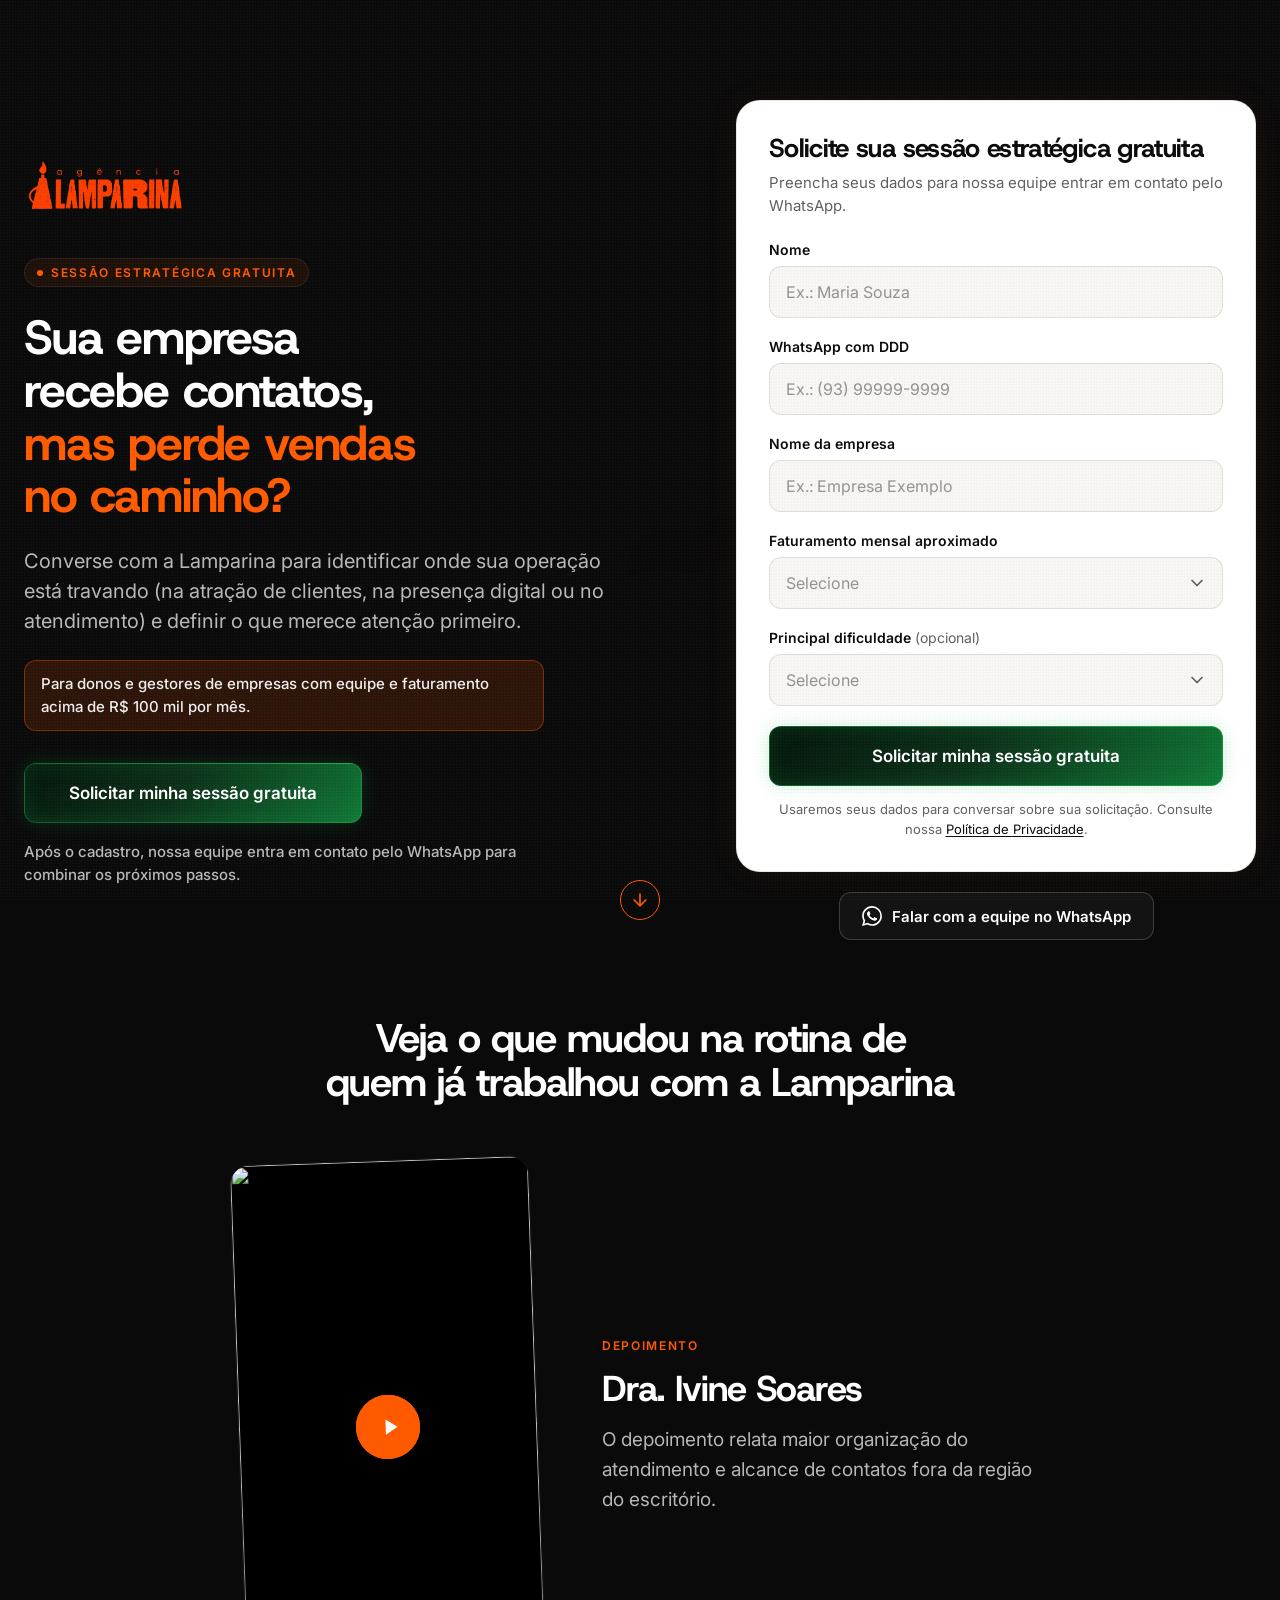
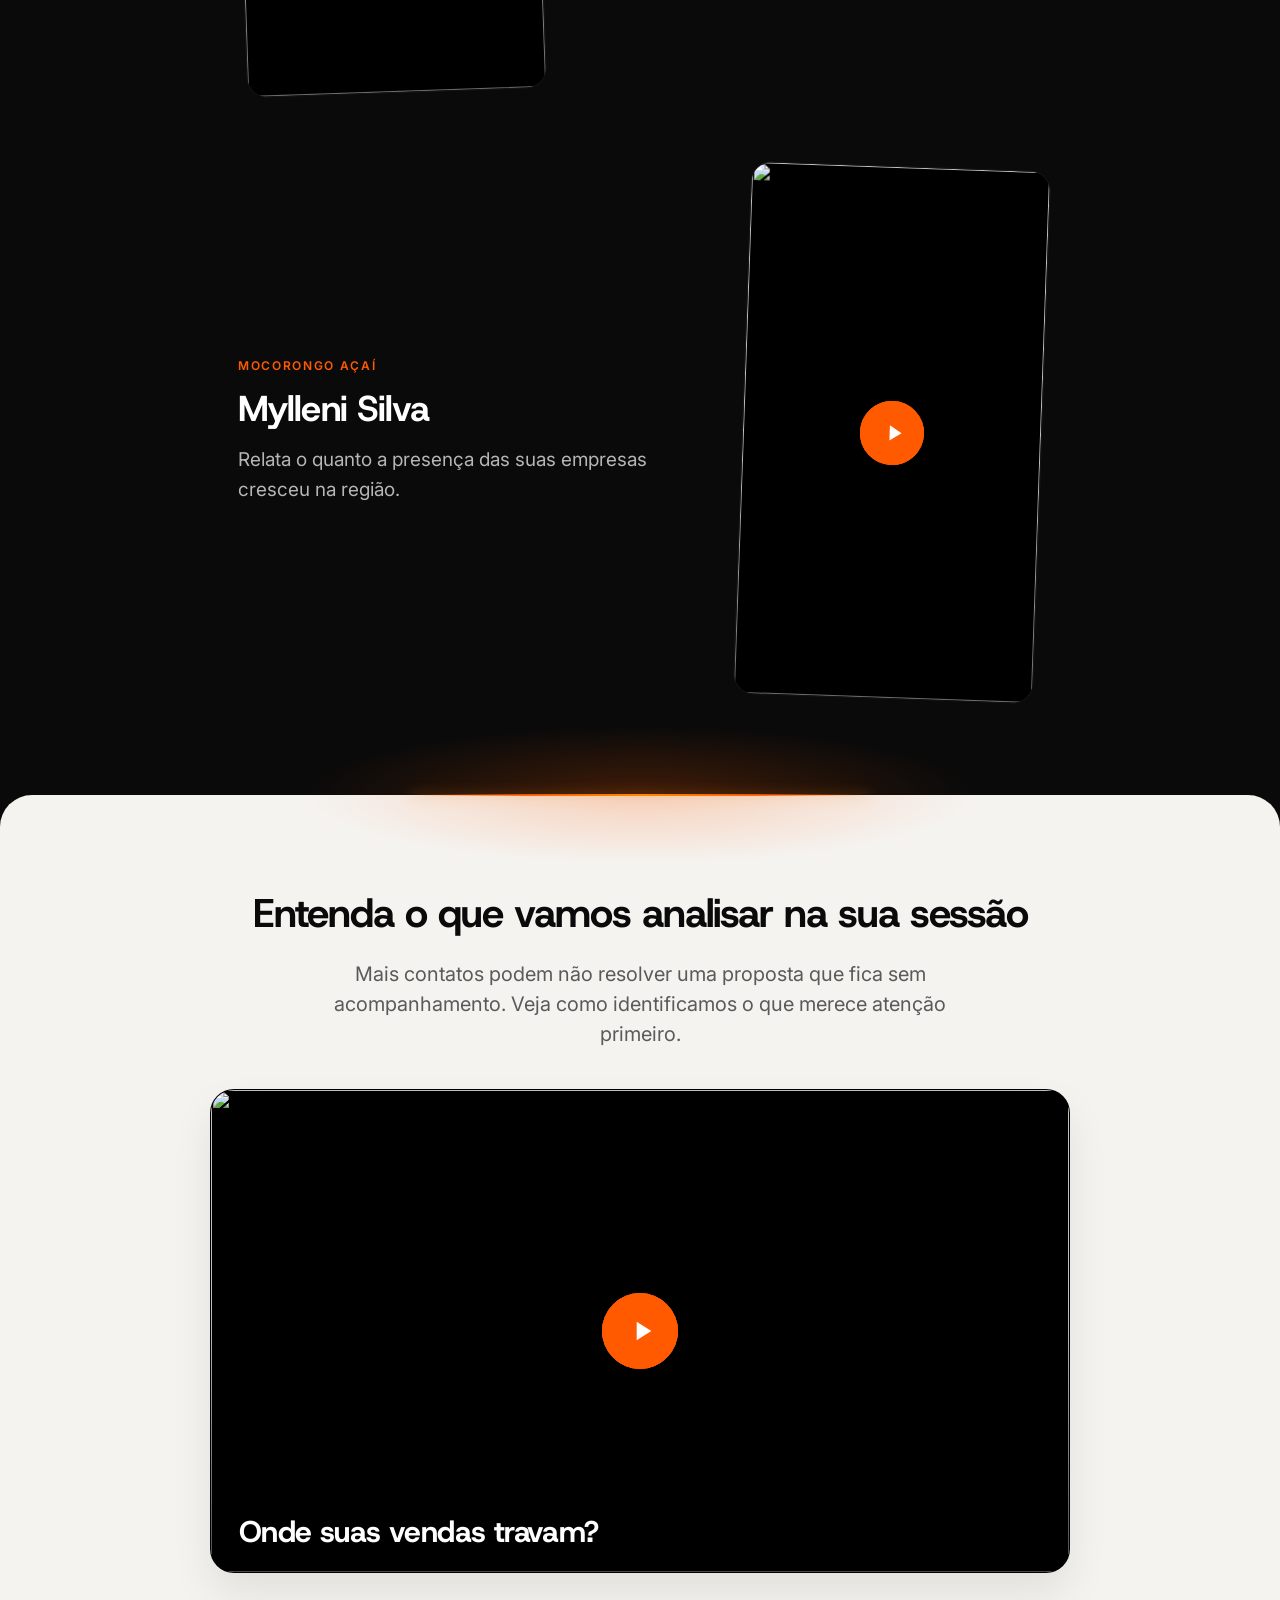
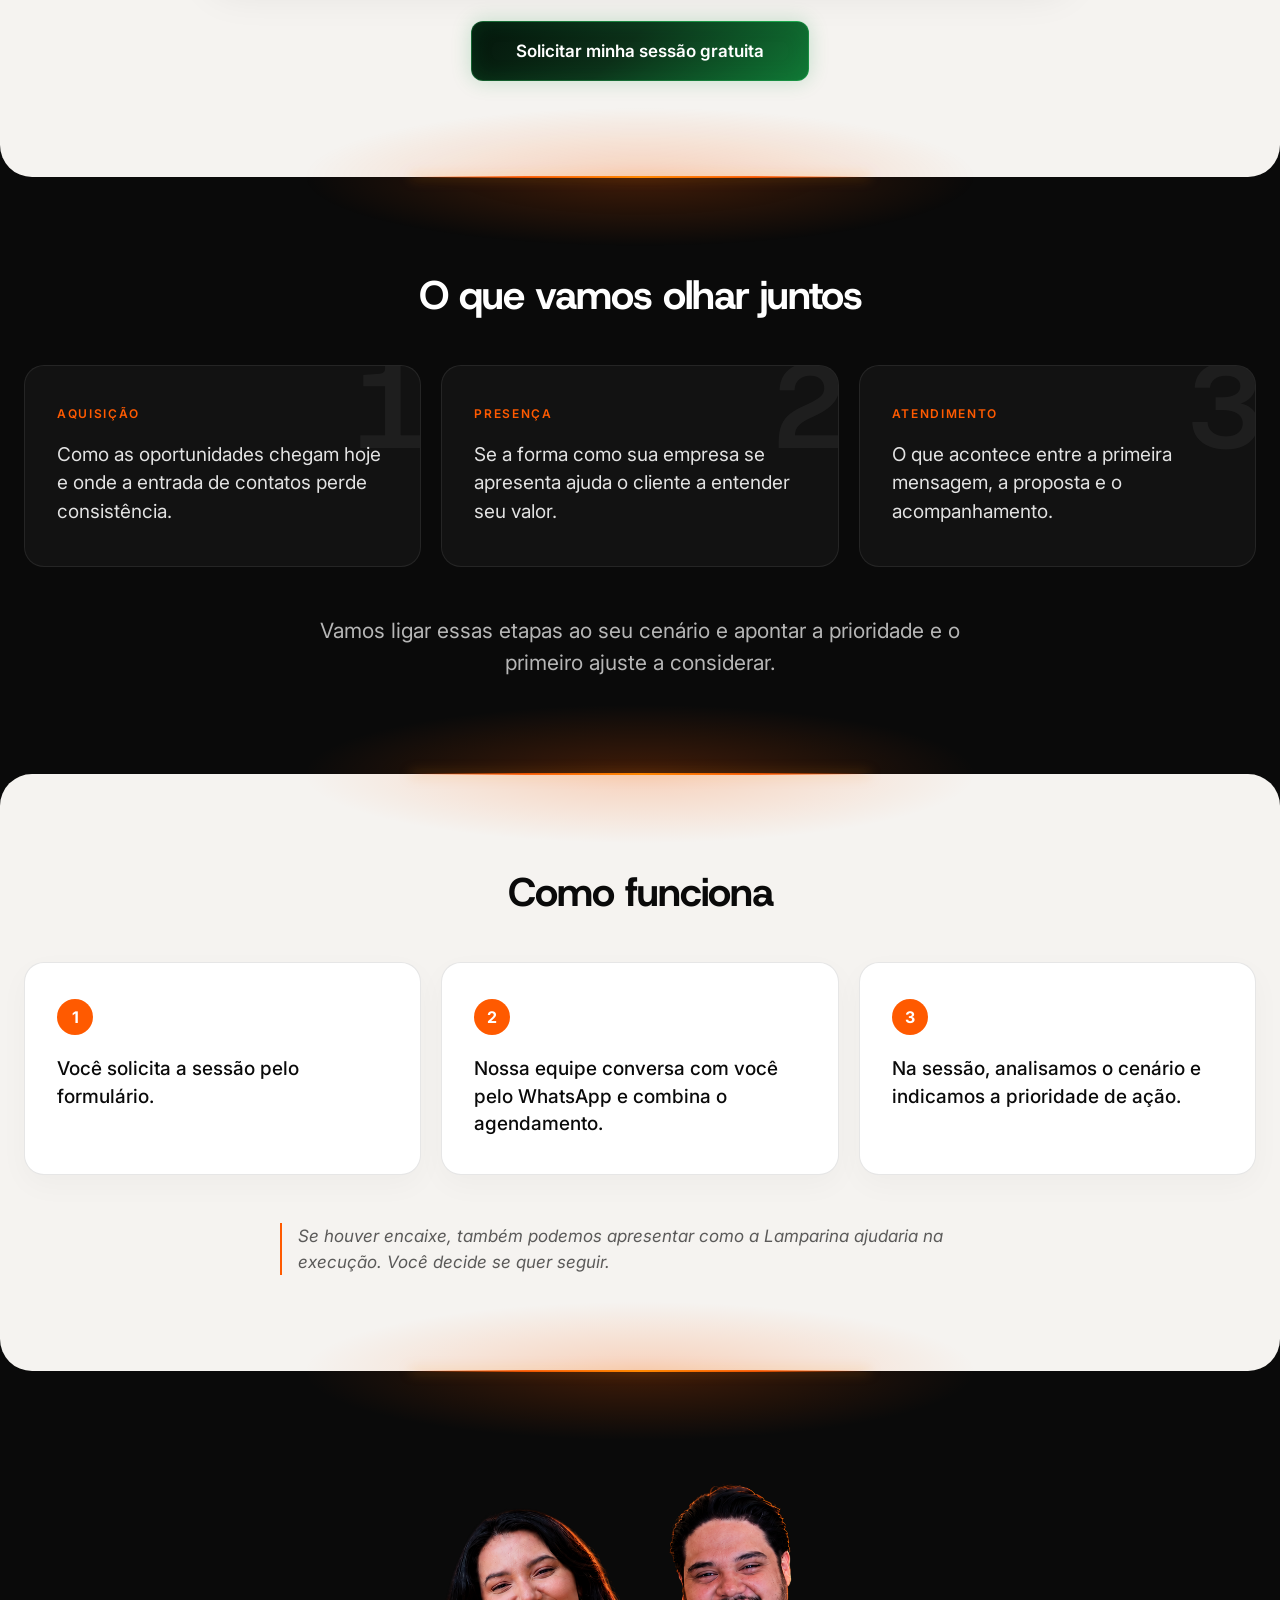
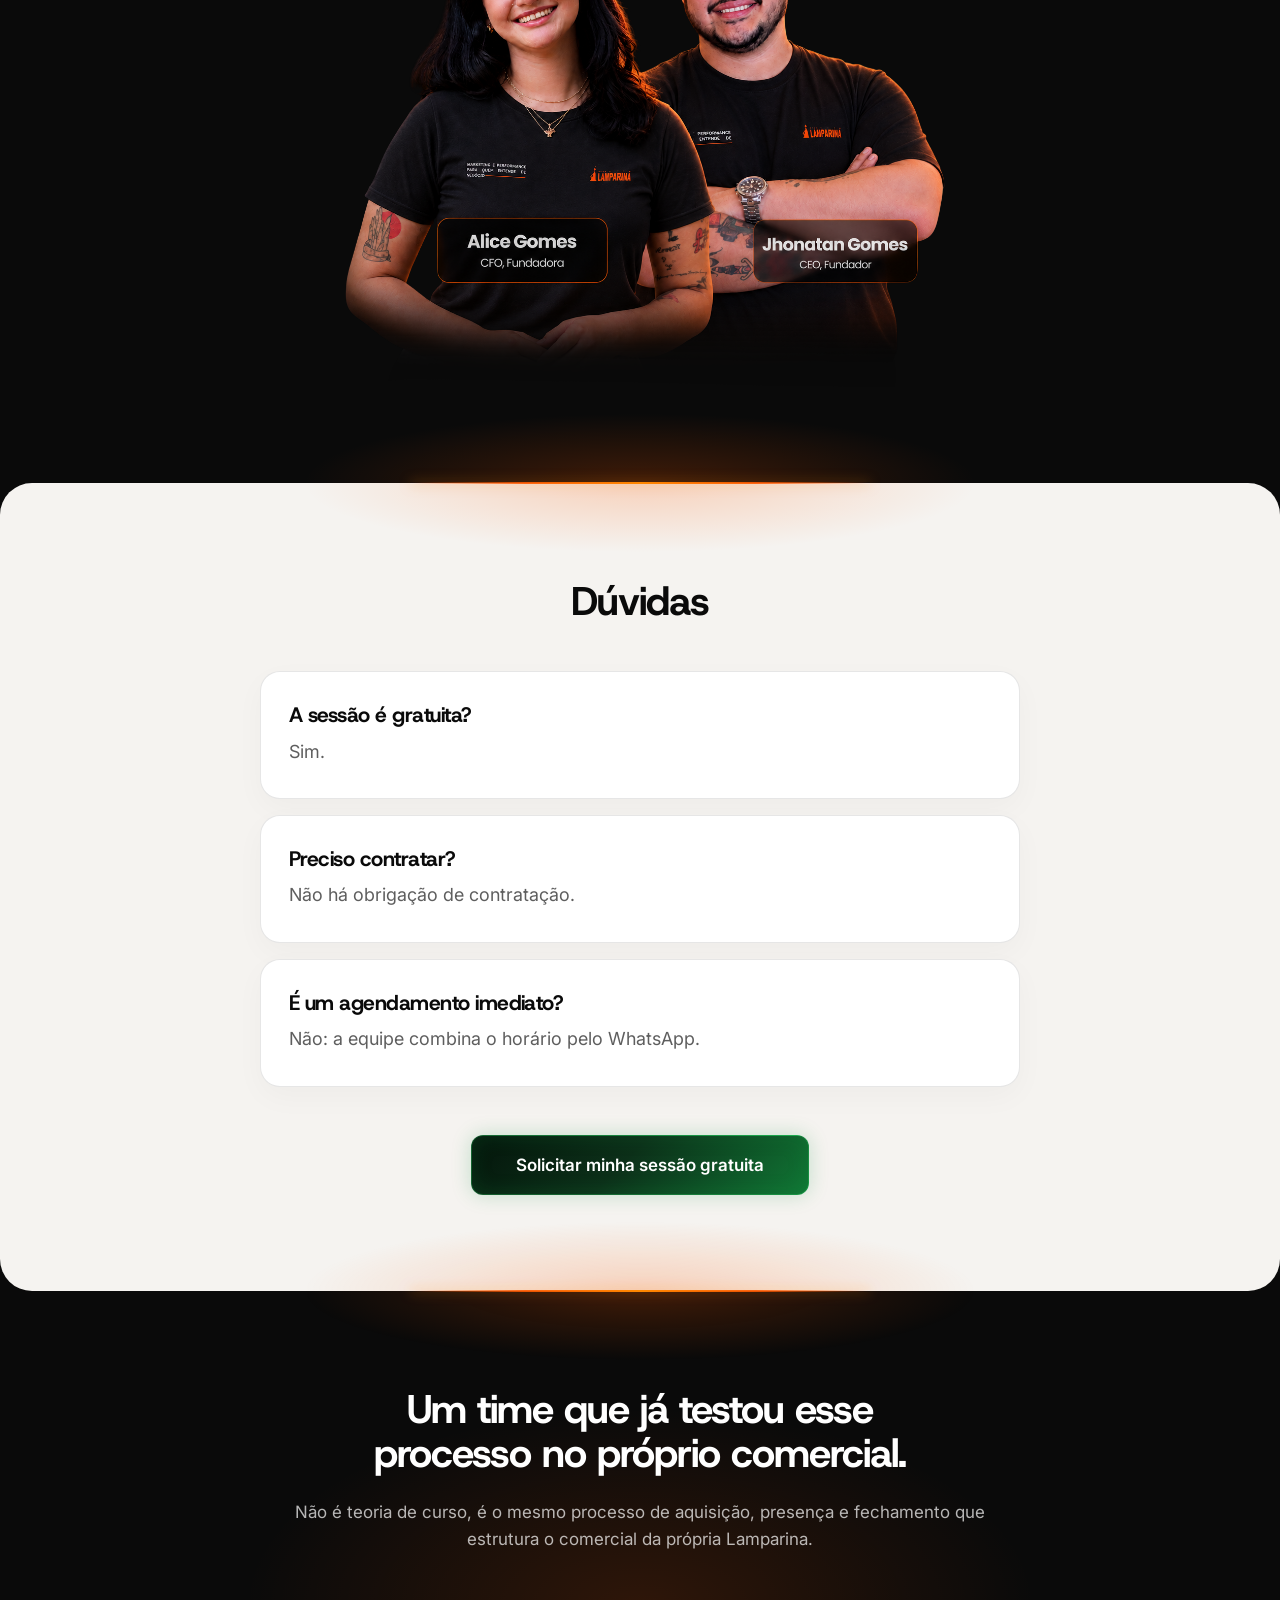
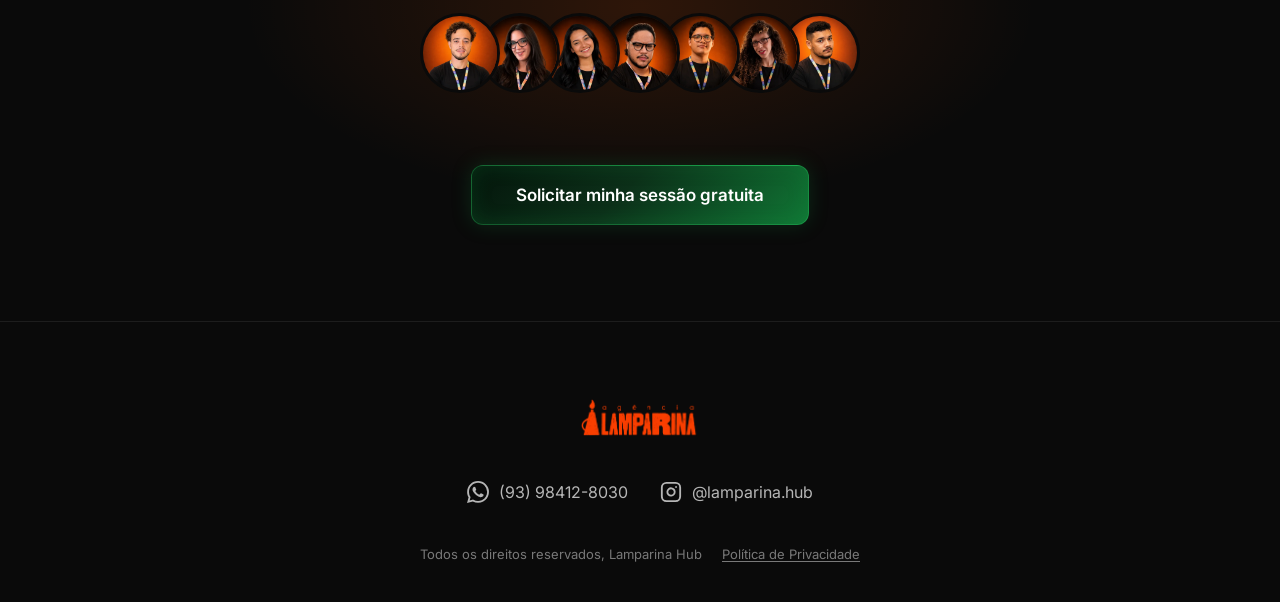
==== commit 28f7f7c6: "Move formulário pra hero (direita); foto dos fundadores desce Form sai da seção 06 e vira card à dir" ====
--- a/index.html
+++ b/index.html
@@ -30,7 +30,7 @@
   <link rel="preconnect" href="https://fonts.gstatic.com" crossorigin>
   <link href="https://fonts.googleapis.com/css2?family=Host+Grotesk:wght@400;700&family=Inter:wght@400;500;600&display=swap" rel="stylesheet">
 
-  <link rel="stylesheet" href="css/style.css?v=20260923">
+  <link rel="stylesheet" href="css/style.css?v=20261006">
 </head>
 <body class="theme-dark">
   <div class="read-progress"></div>
@@ -59,8 +59,73 @@
       </div>
 
       <div class="hero-right">
-        <div class="video-container">
-          <img src="assets/hero-criacao.png" alt="Alice Gomes e Jhonatan Gomes, fundadores da Lamparina">
+        <div class="form-card" id="formulario">
+          <h2 class="form-card-title">Solicite sua sessão estratégica gratuita</h2>
+          <p class="form-card-sub">Preencha seus dados para nossa equipe entrar em contato pelo WhatsApp.</p>
+          <form id="lead-form" action="enviar.php" method="post" novalidate>
+            <input type="text" name="website" class="hp-field" tabindex="-1" autocomplete="off" aria-hidden="true">
+
+            <div class="field">
+              <label for="nome">Nome</label>
+              <input type="text" id="nome" name="nome" placeholder="Ex.: Maria Souza" autocomplete="name" required>
+              <p class="error-msg" role="alert"></p>
+            </div>
+
+            <div class="field">
+              <label for="whatsapp">WhatsApp com DDD</label>
+              <input type="tel" id="whatsapp" name="whatsapp" placeholder="Ex.: (93) 99999-9999" inputmode="tel" autocomplete="tel-national" maxlength="16" required>
+              <p class="error-msg" role="alert"></p>
+            </div>
+
+            <div class="field">
+              <label for="empresa">Nome da empresa</label>
+              <input type="text" id="empresa" name="empresa" placeholder="Ex.: Empresa Exemplo" autocomplete="organization" required>
+              <p class="error-msg" role="alert"></p>
+            </div>
+
+            <div class="field">
+              <label for="faturamento">Faturamento mensal aproximado</label>
+              <div class="select-wrap">
+                <select id="faturamento" name="faturamento" required>
+                  <option value="" disabled selected>Selecione</option>
+                  <option value="1">Abaixo de R$ 100 mil</option>
+                  <option value="2">R$ 100 mil a menos de R$ 400 mil</option>
+                  <option value="3">R$ 400 mil a R$ 1 milhão</option>
+                  <option value="4">Acima de R$ 1 milhão</option>
+                </select>
+                <svg class="select-arrow" viewBox="0 0 24 24" fill="none" stroke="currentColor" stroke-width="2"><path d="M6 9l6 6 6-6" stroke-linecap="round" stroke-linejoin="round"/></svg>
+              </div>
+              <p class="error-msg" role="alert"></p>
+            </div>
+
+            <div class="field">
+              <label for="dificuldade">Principal dificuldade <span class="opt">(opcional)</span></label>
+              <div class="select-wrap">
+                <select id="dificuldade" name="dificuldade">
+                  <option value="" selected>Selecione</option>
+                  <option value="aquisicao">Aquisição</option>
+                  <option value="presenca">Presença</option>
+                  <option value="conversao">Conversão no atendimento</option>
+                  <option value="nao_sei">Ainda não sei</option>
+                </select>
+                <svg class="select-arrow" viewBox="0 0 24 24" fill="none" stroke="currentColor" stroke-width="2"><path d="M6 9l6 6 6-6" stroke-linecap="round" stroke-linejoin="round"/></svg>
+              </div>
+            </div>
+
+            <button type="submit" class="btn-primary full-width magnetic" data-cta="formulario">
+              <span class="btn-text">Solicitar minha sessão gratuita</span>
+              <span class="btn-glow"></span>
+            </button>
+            <p class="form-privacy">Usaremos seus dados para conversar sobre sua solicitação. Consulte nossa <a href="privacidade.html">Política de Privacidade</a>.</p>
+            <p class="form-status" role="status" aria-live="polite"></p>
+          </form>
+        </div>
+
+        <div class="form-secondary">
+          <a href="https://wa.me/5593984128030" target="_blank" rel="noopener" class="btn-secondary" data-wa="formulario">
+            <svg viewBox="0 0 24 24" fill="currentColor" aria-hidden="true"><path d="M17.472 14.382c-.297-.149-1.758-.867-2.03-.967-.273-.099-.471-.148-.67.15-.197.297-.767.966-.94 1.164-.173.199-.347.223-.644.075-.297-.15-1.255-.463-2.39-1.475-.883-.788-1.48-1.761-1.653-2.059-.173-.297-.018-.458.13-.606.134-.133.298-.347.446-.52.149-.174.198-.298.298-.497.099-.198.05-.371-.025-.52-.075-.149-.669-1.612-.916-2.207-.242-.579-.487-.5-.669-.51a12.8 12.8 0 0 0-.57-.01c-.198 0-.52.074-.792.372-.272.297-1.04 1.016-1.04 2.479 0 1.462 1.065 2.875 1.213 3.074.149.198 2.096 3.2 5.077 4.487.709.306 1.262.489 1.694.625.712.227 1.36.195 1.871.118.571-.085 1.758-.719 2.006-1.413.248-.694.248-1.289.173-1.413-.074-.124-.272-.198-.57-.347m-5.421 7.403h-.004a9.87 9.87 0 0 1-5.031-1.378l-.361-.214-3.741.982.998-3.648-.235-.374a9.86 9.86 0 0 1-1.51-5.26c.001-5.45 4.436-9.884 9.888-9.884 2.64 0 5.122 1.03 6.988 2.898a9.82 9.82 0 0 1 2.893 6.994c-.003 5.45-4.437 9.884-9.885 9.884m8.413-18.297A11.815 11.815 0 0 0 12.05 0C5.495 0 .16 5.335.157 11.892c0 2.096.547 4.142 1.588 5.945L.057 24l6.305-1.654a11.882 11.882 0 0 0 5.683 1.448h.005c6.554 0 11.89-5.335 11.893-11.893a11.821 11.821 0 0 0-3.48-8.413z"/></svg>
+            <span>Falar com a equipe no WhatsApp</span>
+          </a>
         </div>
       </div>
     </div>
@@ -206,83 +271,11 @@
   <!-- DIVIDER LIGHT -> DARK -->
   <div class="section-divider light-to-dark" aria-hidden="true"></div>
 
-  <!-- 06 · FORMULÁRIO -->
-  <section class="section section-form bg-dark" id="formulario">
-    <div class="container">
-      <div class="form-layout">
-        <div class="form-left">
-          <h2>Solicite sua sessão estratégica gratuita</h2>
-          <p class="subtitle">Preencha seus dados para nossa equipe entrar em contato pelo WhatsApp.</p>
-        </div>
-
-        <div class="form-right">
-          <div class="form-card">
-            <form id="lead-form" action="enviar.php" method="post" novalidate>
-              <input type="text" name="website" class="hp-field" tabindex="-1" autocomplete="off" aria-hidden="true">
-
-              <div class="field">
-                <label for="nome">Nome</label>
-                <input type="text" id="nome" name="nome" placeholder="Ex.: Maria Souza" autocomplete="name" required>
-                <p class="error-msg" role="alert"></p>
-              </div>
-
-              <div class="field">
-                <label for="whatsapp">WhatsApp com DDD</label>
-                <input type="tel" id="whatsapp" name="whatsapp" placeholder="Ex.: (93) 99999-9999" inputmode="tel" autocomplete="tel-national" maxlength="16" required>
-                <p class="error-msg" role="alert"></p>
-              </div>
-
-              <div class="field">
-                <label for="empresa">Nome da empresa</label>
-                <input type="text" id="empresa" name="empresa" placeholder="Ex.: Empresa Exemplo" autocomplete="organization" required>
-                <p class="error-msg" role="alert"></p>
-              </div>
-
-              <div class="field">
-                <label for="faturamento">Faturamento mensal aproximado</label>
-                <div class="select-wrap">
-                  <select id="faturamento" name="faturamento" required>
-                    <option value="" disabled selected>Selecione</option>
-                    <option value="1">Abaixo de R$ 100 mil</option>
-                    <option value="2">R$ 100 mil a menos de R$ 400 mil</option>
-                    <option value="3">R$ 400 mil a R$ 1 milhão</option>
-                    <option value="4">Acima de R$ 1 milhão</option>
-                  </select>
-                  <svg class="select-arrow" viewBox="0 0 24 24" fill="none" stroke="currentColor" stroke-width="2"><path d="M6 9l6 6 6-6" stroke-linecap="round" stroke-linejoin="round"/></svg>
-                </div>
-                <p class="error-msg" role="alert"></p>
-              </div>
-
-              <div class="field">
-                <label for="dificuldade">Principal dificuldade <span class="opt">(opcional)</span></label>
-                <div class="select-wrap">
-                  <select id="dificuldade" name="dificuldade">
-                    <option value="" selected>Selecione</option>
-                    <option value="aquisicao">Aquisição</option>
-                    <option value="presenca">Presença</option>
-                    <option value="conversao">Conversão no atendimento</option>
-                    <option value="nao_sei">Ainda não sei</option>
-                  </select>
-                  <svg class="select-arrow" viewBox="0 0 24 24" fill="none" stroke="currentColor" stroke-width="2"><path d="M6 9l6 6 6-6" stroke-linecap="round" stroke-linejoin="round"/></svg>
-                </div>
-              </div>
-
-              <button type="submit" class="btn-primary full-width magnetic" data-cta="formulario">
-                <span class="btn-text">Solicitar minha sessão gratuita</span>
-                <span class="btn-glow"></span>
-              </button>
-              <p class="form-privacy">Usaremos seus dados para conversar sobre sua solicitação. Consulte nossa <a href="privacidade.html">Política de Privacidade</a>.</p>
-              <p class="form-status" role="status" aria-live="polite"></p>
-            </form>
-          </div>
-
-          <div class="form-secondary">
-            <a href="https://wa.me/5593984128030" target="_blank" rel="noopener" class="btn-secondary" data-wa="formulario">
-              <svg viewBox="0 0 24 24" fill="currentColor" aria-hidden="true"><path d="M17.472 14.382c-.297-.149-1.758-.867-2.03-.967-.273-.099-.471-.148-.67.15-.197.297-.767.966-.94 1.164-.173.199-.347.223-.644.075-.297-.15-1.255-.463-2.39-1.475-.883-.788-1.48-1.761-1.653-2.059-.173-.297-.018-.458.13-.606.134-.133.298-.347.446-.52.149-.174.198-.298.298-.497.099-.198.05-.371-.025-.52-.075-.149-.669-1.612-.916-2.207-.242-.579-.487-.5-.669-.51a12.8 12.8 0 0 0-.57-.01c-.198 0-.52.074-.792.372-.272.297-1.04 1.016-1.04 2.479 0 1.462 1.065 2.875 1.213 3.074.149.198 2.096 3.2 5.077 4.487.709.306 1.262.489 1.694.625.712.227 1.36.195 1.871.118.571-.085 1.758-.719 2.006-1.413.248-.694.248-1.289.173-1.413-.074-.124-.272-.198-.57-.347m-5.421 7.403h-.004a9.87 9.87 0 0 1-5.031-1.378l-.361-.214-3.741.982.998-3.648-.235-.374a9.86 9.86 0 0 1-1.51-5.26c.001-5.45 4.436-9.884 9.888-9.884 2.64 0 5.122 1.03 6.988 2.898a9.82 9.82 0 0 1 2.893 6.994c-.003 5.45-4.437 9.884-9.885 9.884m8.413-18.297A11.815 11.815 0 0 0 12.05 0C5.495 0 .16 5.335.157 11.892c0 2.096.547 4.142 1.588 5.945L.057 24l6.305-1.654a11.882 11.882 0 0 0 5.683 1.448h.005c6.554 0 11.89-5.335 11.893-11.893a11.821 11.821 0 0 0-3.48-8.413z"/></svg>
-              <span>Falar com a equipe no WhatsApp</span>
-            </a>
-          </div>
-        </div>
+  <!-- 06 · FUNDADORES -->
+  <section class="section section-founders bg-dark" id="fundadores">
+    <div class="container">
+      <div class="founders-photo">
+        <img src="assets/hero-criacao.png" alt="Alice Gomes e Jhonatan Gomes, fundadores da Lamparina" loading="lazy" decoding="async">
       </div>
     </div>
   </section>
--- a/css/style.css
+++ b/css/style.css
@@ -168,8 +168,7 @@
   position: relative;
   padding: 96px 0;
 }
-.hero-container > *,
-.form-layout > * { min-width: 0; }
+.hero-container > * { min-width: 0; }
 
 /* Temas fixos por seção — sem crossfade no scroll */
 .bg-dark { background-color: var(--bg); color: var(--text); }
@@ -459,44 +458,35 @@
   max-width: 520px;
 }
 .hero-right {
+  width: 100%;
+  max-width: 520px;
+  justify-self: end;
+  position: relative;
+  z-index: 1;
+}
+.hero-right .form-card { padding: 32px; }
+.form-card-title {
+  font-size: 26px;
+  line-height: 1.2;
+  margin-bottom: 8px;
+}
+.form-card-sub {
+  font-size: 15px;
+  line-height: 1.5;
+  color: var(--ink-mute);
+  margin-bottom: 24px;
+}
+
+/* ---- Fundadores (foto, após a dúvida) ---- */
+.founders-photo {
   display: flex;
-  justify-content: flex-end;
-  position: relative;
-}
-.hero-right::before {
-  content: "";
-  position: absolute;
-  top: 50%; left: 50%;
-  transform: translate(-50%, -50%);
-  width: 900px; height: 900px;
-  background: radial-gradient(circle at center, rgba(255, 90, 0, 0.22) 0%, transparent 62%);
-  pointer-events: none;
-  z-index: 0;
-  animation: heroPhotoGlow 7s ease-in-out infinite;
-}
-@keyframes heroPhotoGlow {
-  0%, 100% { opacity: 0.5; transform: translate(-50%, -50%) scale(0.9); }
-  50% { opacity: 1; transform: translate(-50%, -50%) scale(1.06); }
-}
-.video-container {
+  justify-content: center;
+}
+.founders-photo img {
   width: 100%;
   max-width: 780px;
-  position: relative;
-  background-color: transparent;
-  border: none;
-  display: flex;
-  align-items: flex-end;
-  justify-content: center;
-  transform: scale(1.3) translateY(10px);
-  transform-origin: bottom right;
-  z-index: 1;
-}
-.video-container img {
-  width: 100%; height: auto;
+  height: auto;
   object-fit: contain;
-  object-position: bottom;
-  position: relative;
-  z-index: 2;
 }
 
 /* ---- Prova breve ---- */
@@ -784,13 +774,7 @@
   color: var(--ink-mute);
 }
 
-/* ---- Formulário ---- */
-.form-layout {
-  display: grid;
-  grid-template-columns: 1fr 1fr;
-  gap: 80px;
-  align-items: start;
-}
+/* ---- Formulário (dentro da hero) ---- */
 .form-card {
   background: var(--paper-card);
   color: var(--ink);
@@ -1057,7 +1041,7 @@
     text-align: center;
   }
   .hero-left { order: 1; display: flex; flex-direction: column; align-items: center; }
-  .hero-right { order: 2; justify-content: center; width: 100%; }
+  .hero-right { order: 2; justify-self: center; text-align: left; }
   .logo { margin: 0 auto 32px; }
   .hero-cta-row { justify-content: center; }
 
@@ -1066,8 +1050,6 @@
   .faq-grid { grid-template-columns: minmax(0, 1fr); }
 
   .proof-card { gap: 40px; }
-
-  .form-layout { grid-template-columns: minmax(0, 1fr); gap: 40px; text-align: center; }
 }
 
 @media (max-width: 768px) {
@@ -1089,15 +1071,11 @@
   .hero .subtitle { margin-bottom: 14px; }
   .hero-qualify { margin-top: 18px; margin-bottom: 22px; font-size: 14px; padding: 11px 14px; }
   .btn-prompt { text-align: center; margin-top: 14px; font-size: 14px; }
-  .hero-right::before { width: 520px; height: 520px; }
-  .hero-right { margin-top: 8px; }
-  .video-container {
-    width: 100%;
-    max-width: 460px;
-    transform: scale(1.22);
-    transform-origin: bottom center;
-    margin-top: 16px;
-  }
+  .hero-right { margin-top: 8px; max-width: 100%; }
+  .hero-right .form-card { padding: 24px 20px; }
+  .form-card-title { font-size: 22px; }
+  .form-card-sub { font-size: 14px; margin-bottom: 20px; }
+  .founders-photo img { max-width: 460px; }
 
   .btn-primary {
     padding: 16px 20px;
@@ -1133,7 +1111,6 @@
   .deliverable-card { padding: 28px 24px; }
   .section-closing { font-size: 18px; margin-top: 32px; }
 
-  .form-card { padding: 24px 20px; }
   .form-secondary .btn-secondary { width: 100%; }
 
   .section-team h2 { font-size: 30px; }
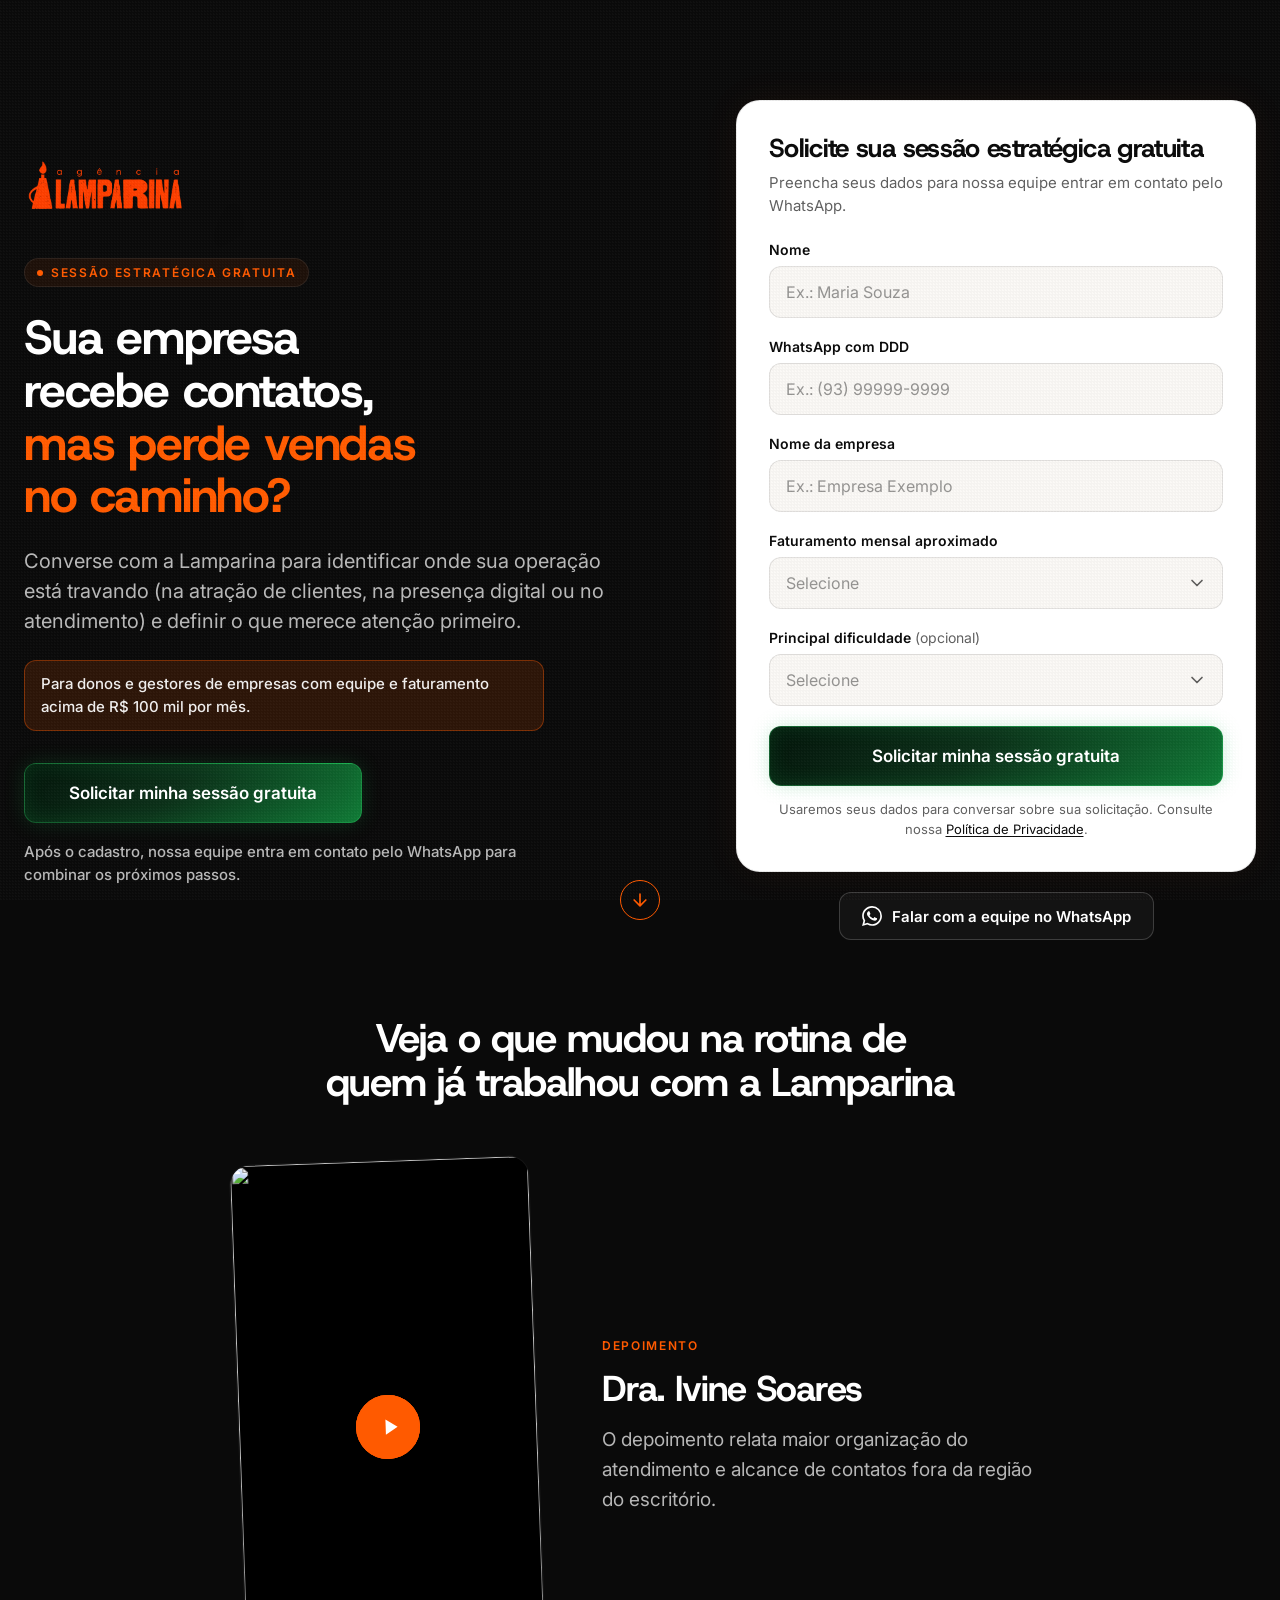
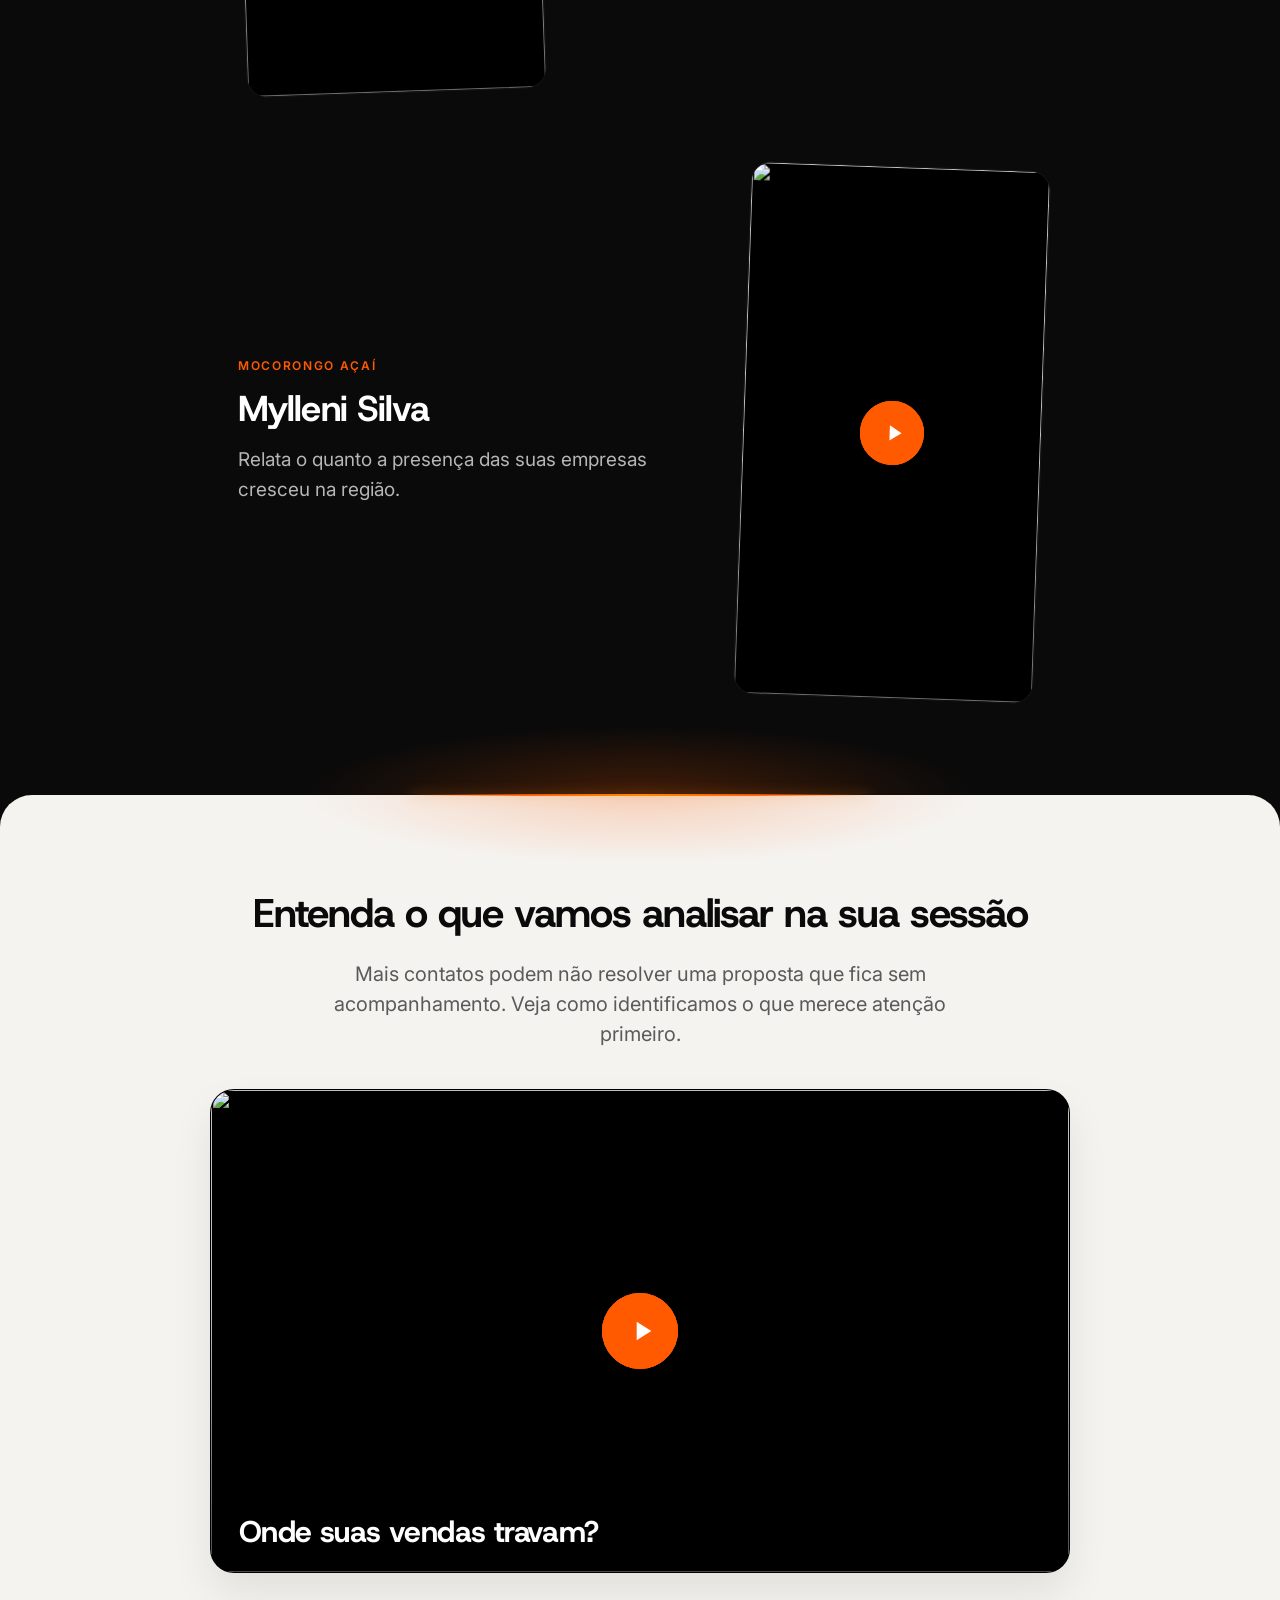
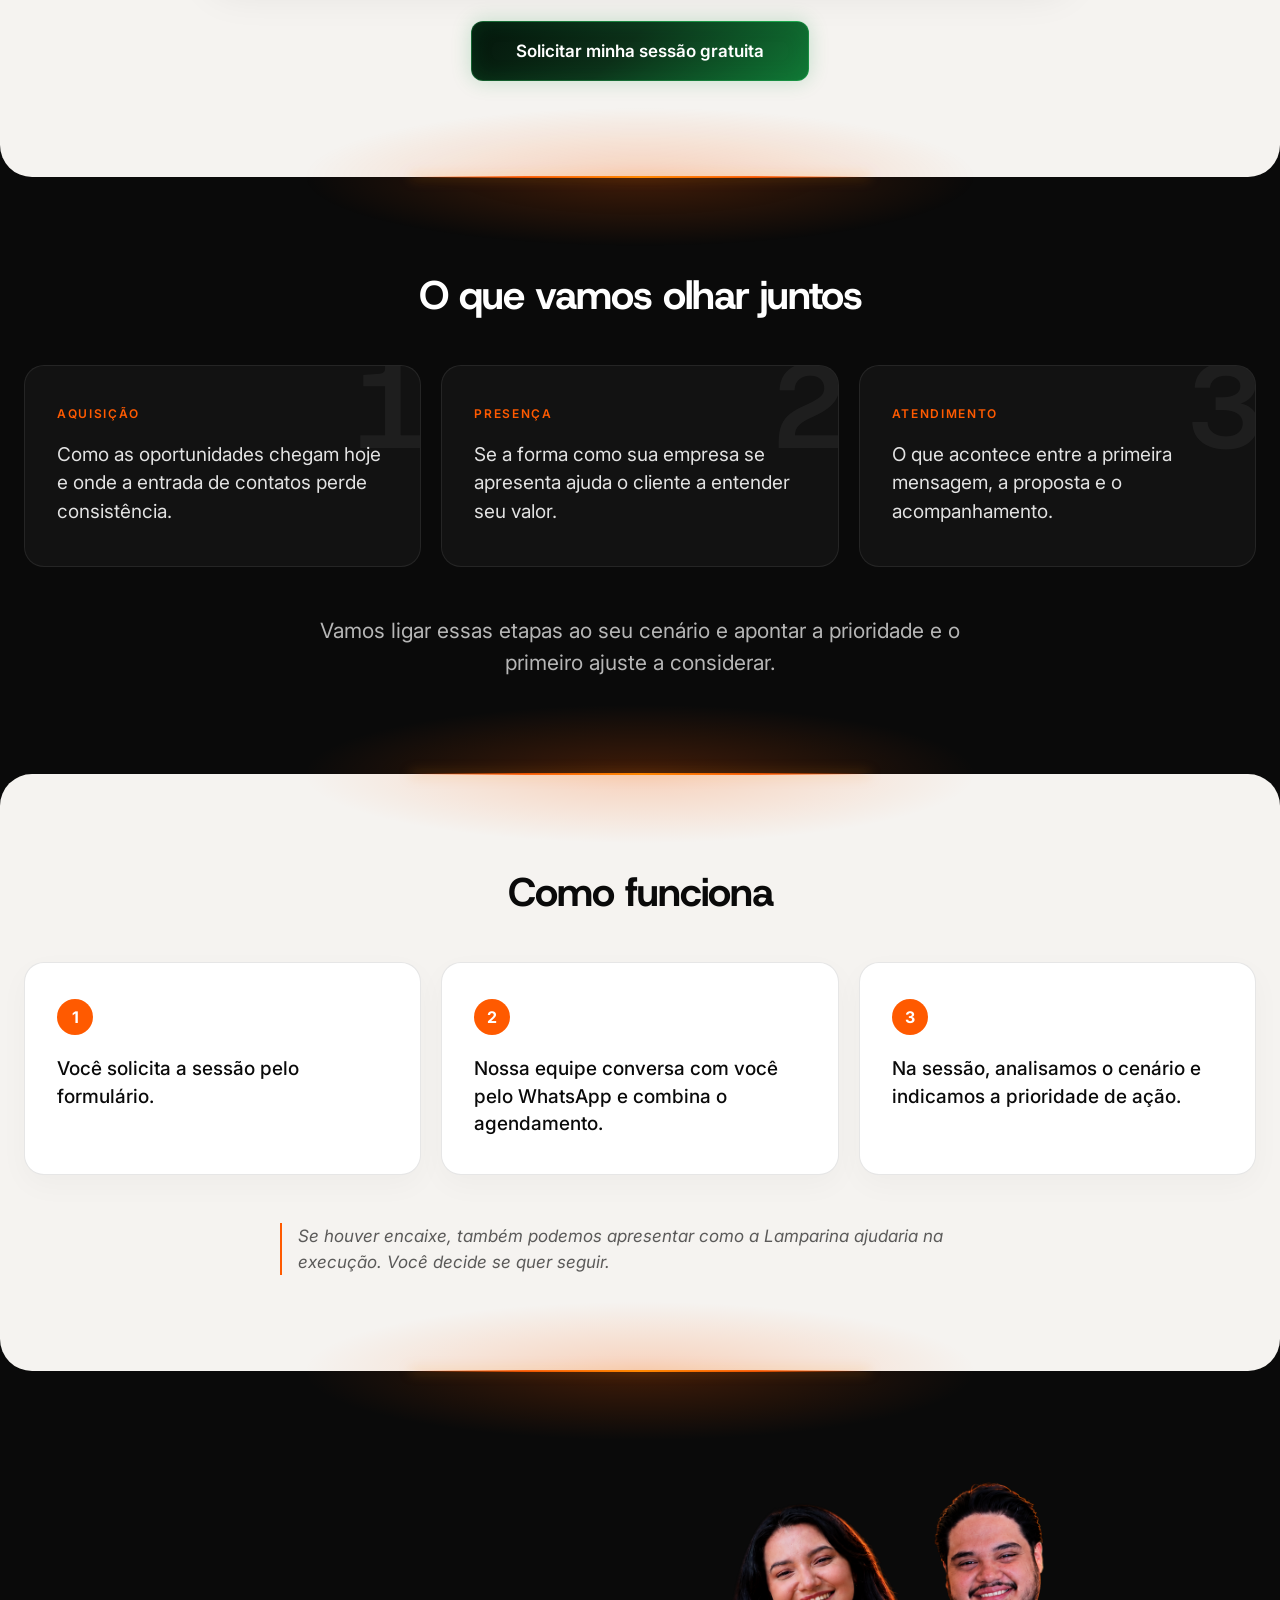
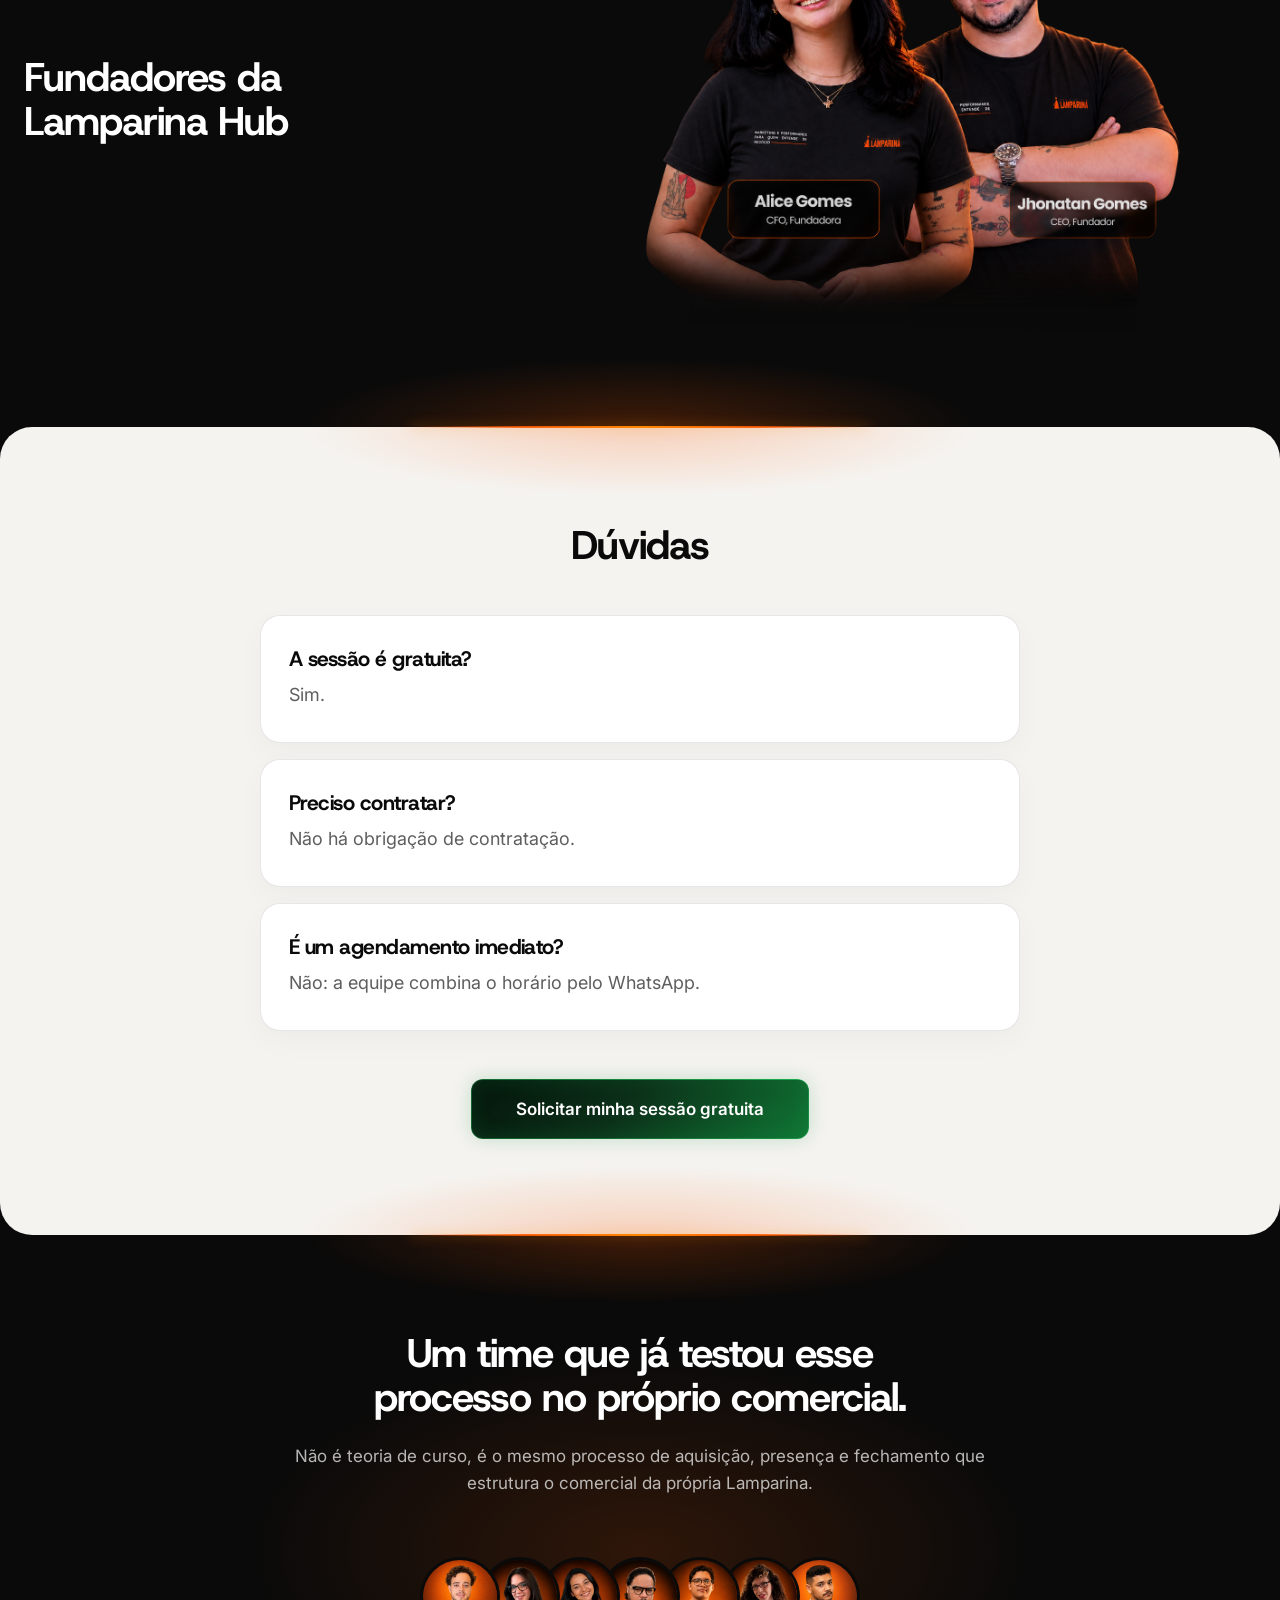
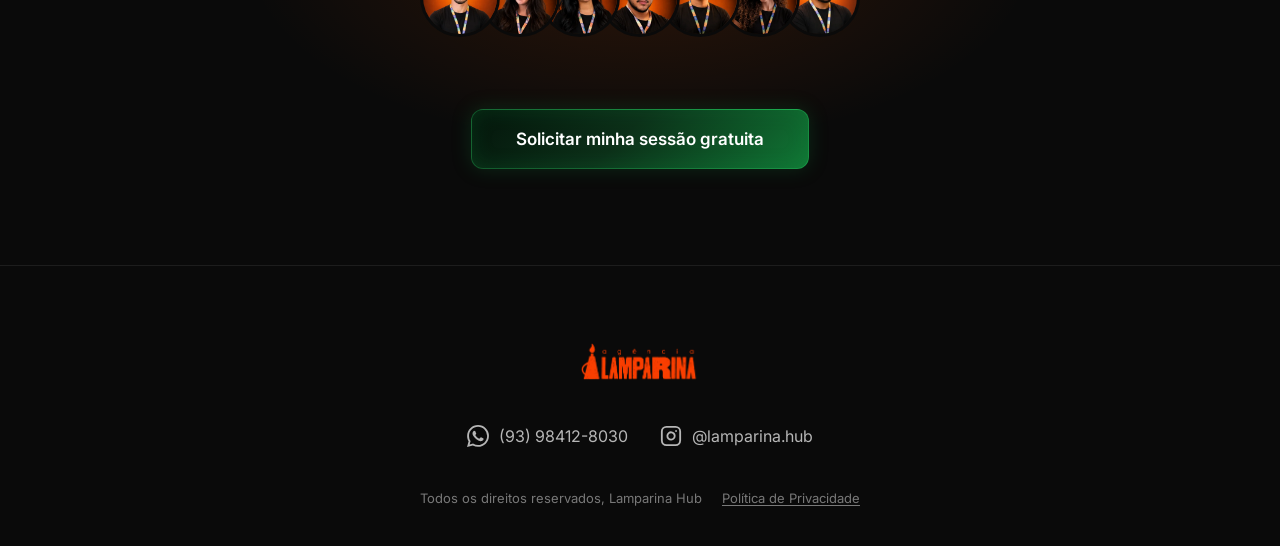
==== commit 9ae85a0b: "Título "Fundadores da Lamparina Hub" à esquerda da foto Grid 2 colunas no desktop; empilha e central" ====
--- a/index.html
+++ b/index.html
@@ -30,7 +30,7 @@
   <link rel="preconnect" href="https://fonts.gstatic.com" crossorigin>
   <link href="https://fonts.googleapis.com/css2?family=Host+Grotesk:wght@400;700&family=Inter:wght@400;500;600&display=swap" rel="stylesheet">
 
-  <link rel="stylesheet" href="css/style.css?v=20261006">
+  <link rel="stylesheet" href="css/style.css?v=20261007">
 </head>
 <body class="theme-dark">
   <div class="read-progress"></div>
@@ -274,8 +274,11 @@
   <!-- 06 · FUNDADORES -->
   <section class="section section-founders bg-dark" id="fundadores">
     <div class="container">
-      <div class="founders-photo">
-        <img src="assets/hero-criacao.png" alt="Alice Gomes e Jhonatan Gomes, fundadores da Lamparina" loading="lazy" decoding="async">
+      <div class="founders-layout">
+        <h2 class="founders-title">Fundadores da Lamparina Hub</h2>
+        <div class="founders-photo">
+          <img src="assets/hero-criacao.png" alt="Alice Gomes e Jhonatan Gomes, fundadores da Lamparina" loading="lazy" decoding="async">
+        </div>
       </div>
     </div>
   </section>
--- a/css/style.css
+++ b/css/style.css
@@ -478,6 +478,17 @@
 }
 
 /* ---- Fundadores (foto, após a dúvida) ---- */
+.founders-layout {
+  display: grid;
+  grid-template-columns: minmax(0, 1fr) minmax(0, 1.4fr);
+  gap: 40px;
+  align-items: center;
+}
+.founders-title {
+  font-size: 40px;
+  line-height: 1.1;
+  margin: 0;
+}
 .founders-photo {
   display: flex;
   justify-content: center;
@@ -1075,6 +1086,8 @@
   .hero-right .form-card { padding: 24px 20px; }
   .form-card-title { font-size: 22px; }
   .form-card-sub { font-size: 14px; margin-bottom: 20px; }
+  .founders-layout { grid-template-columns: minmax(0, 1fr); gap: 24px; text-align: center; }
+  .founders-title { font-size: 27px; }
   .founders-photo img { max-width: 460px; }
 
   .btn-primary {
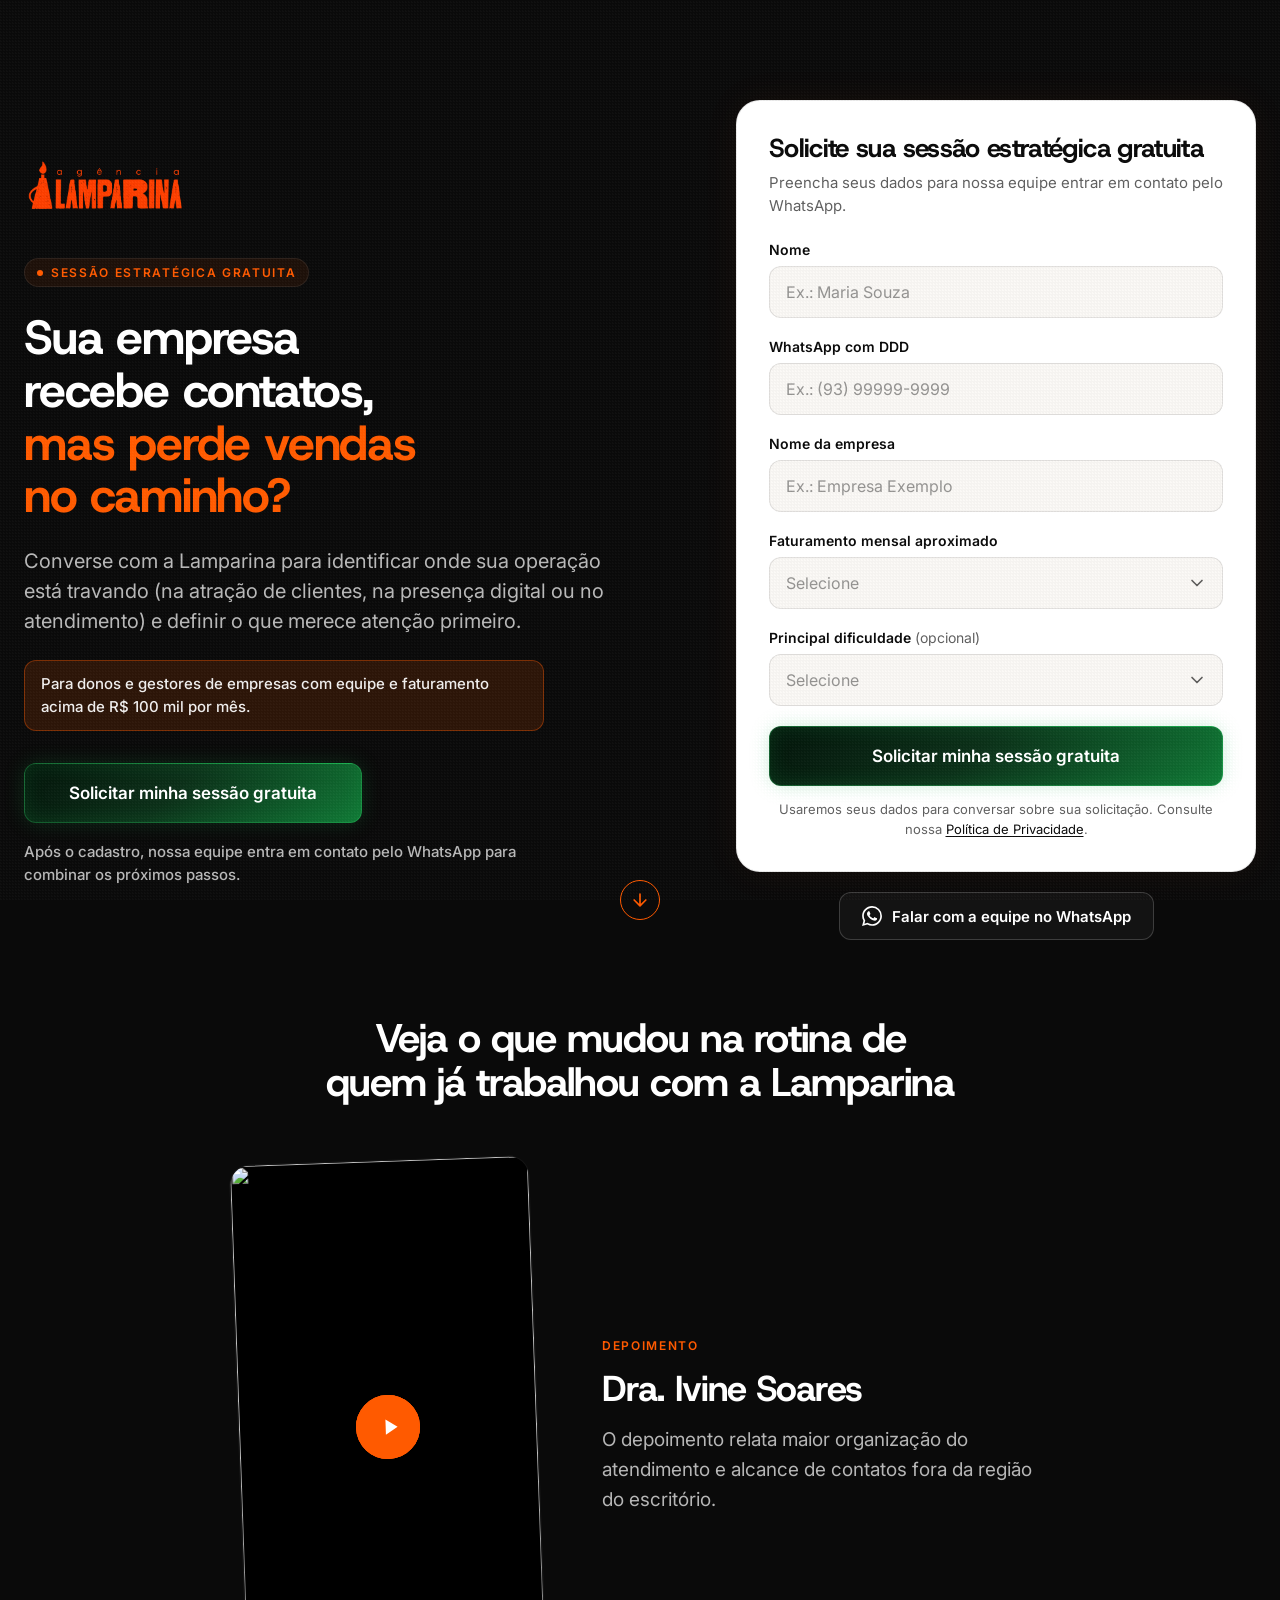
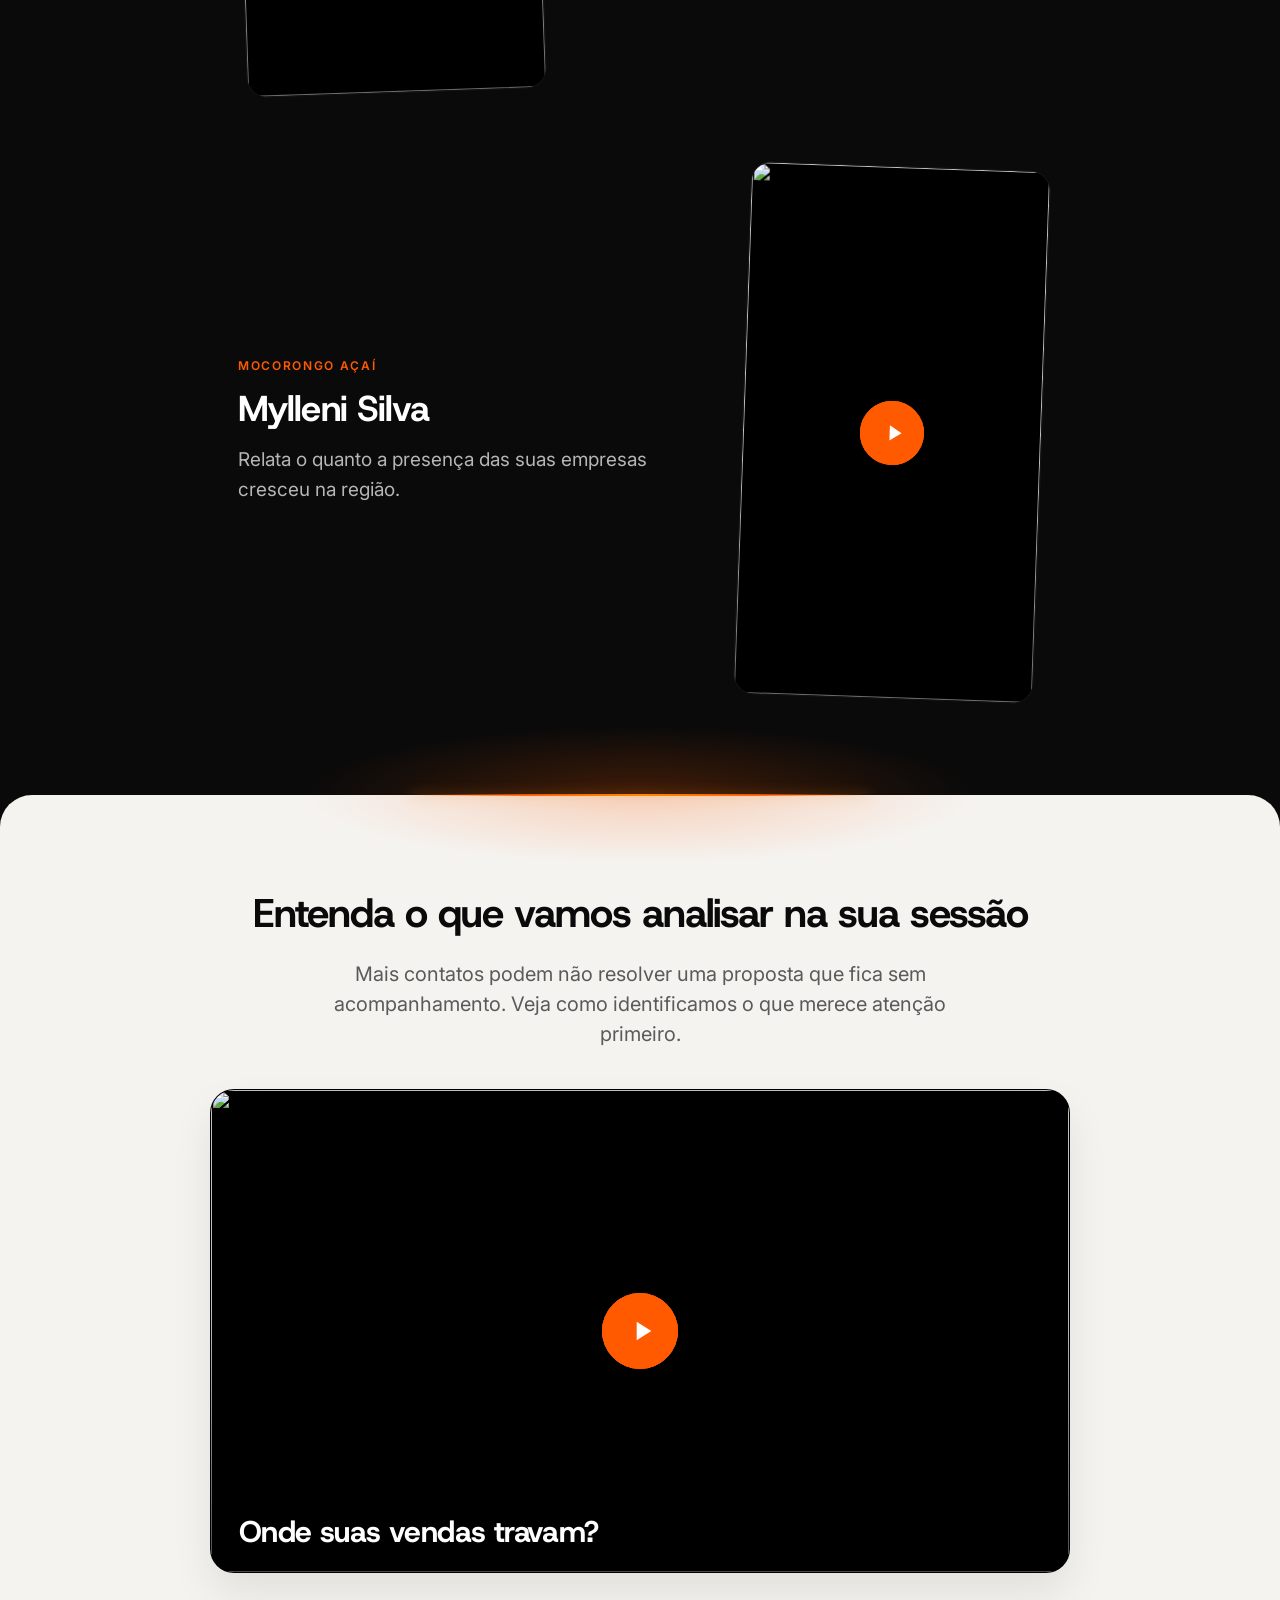
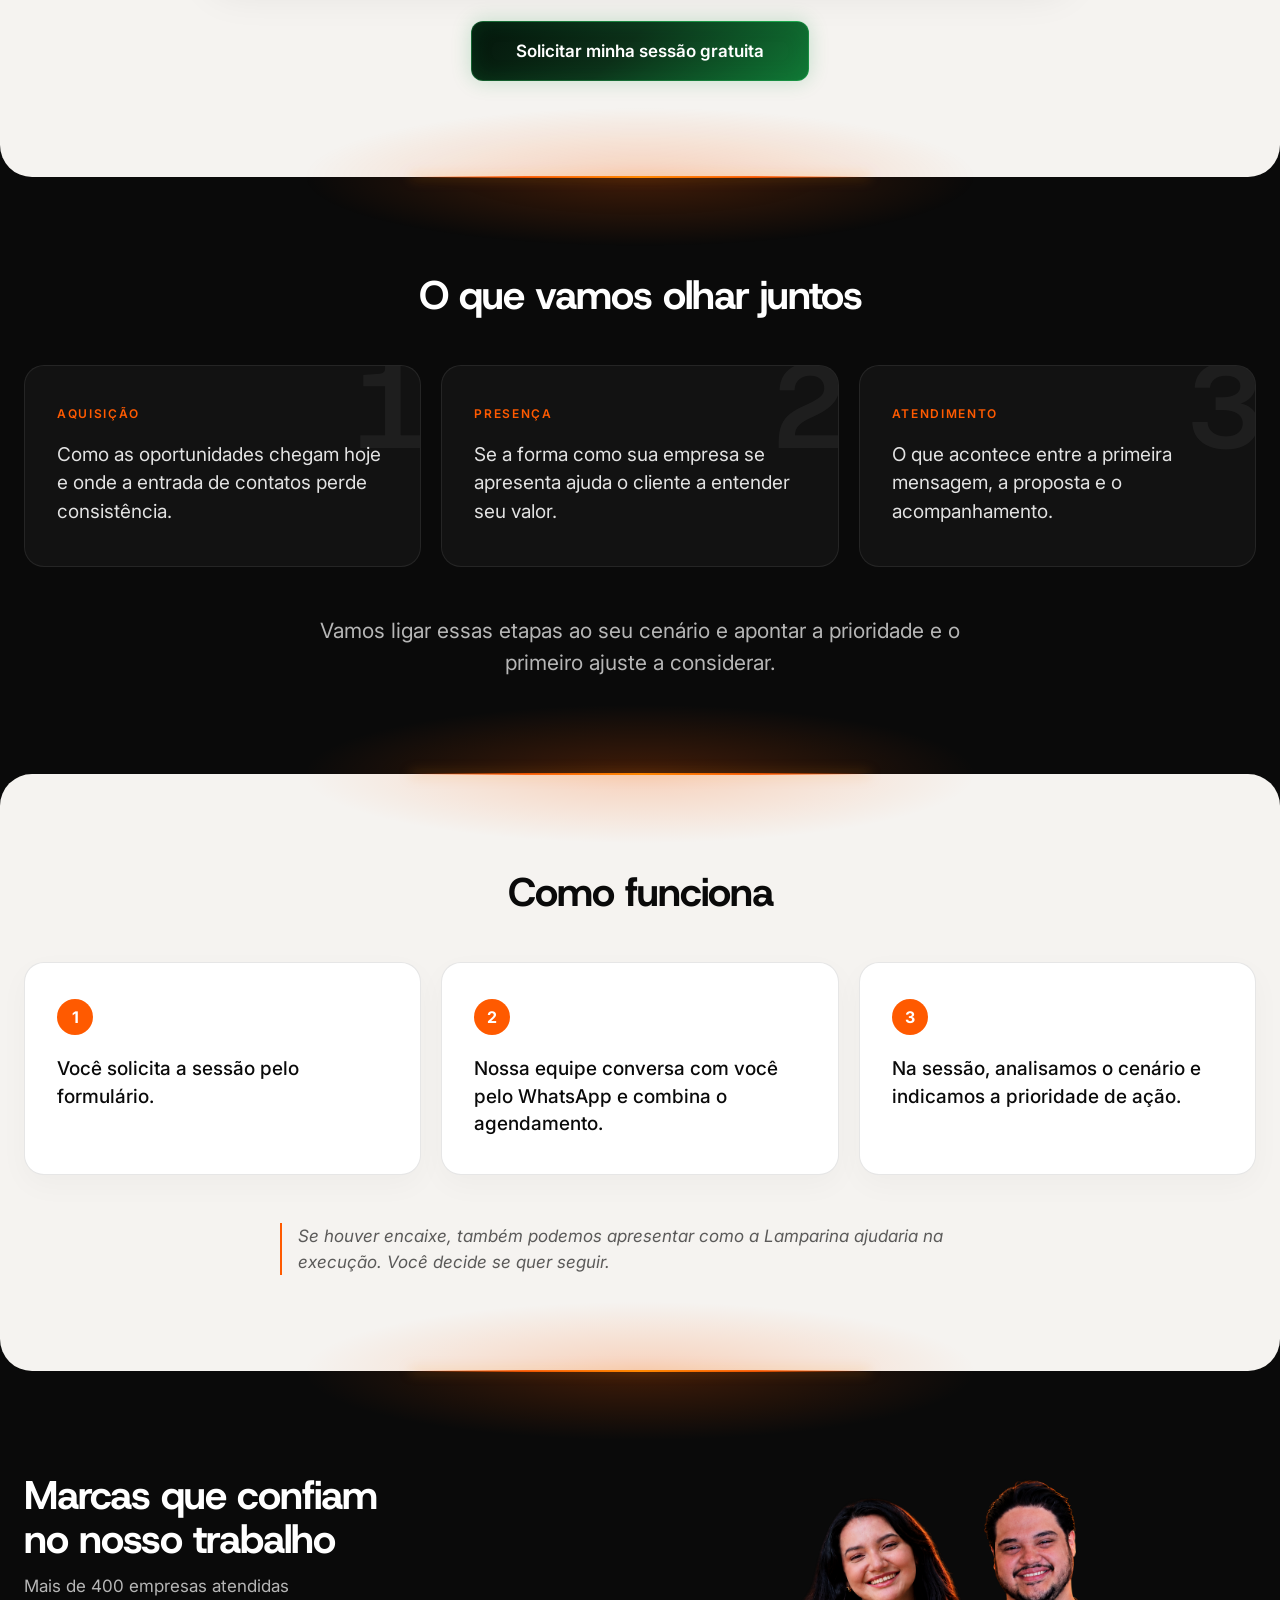
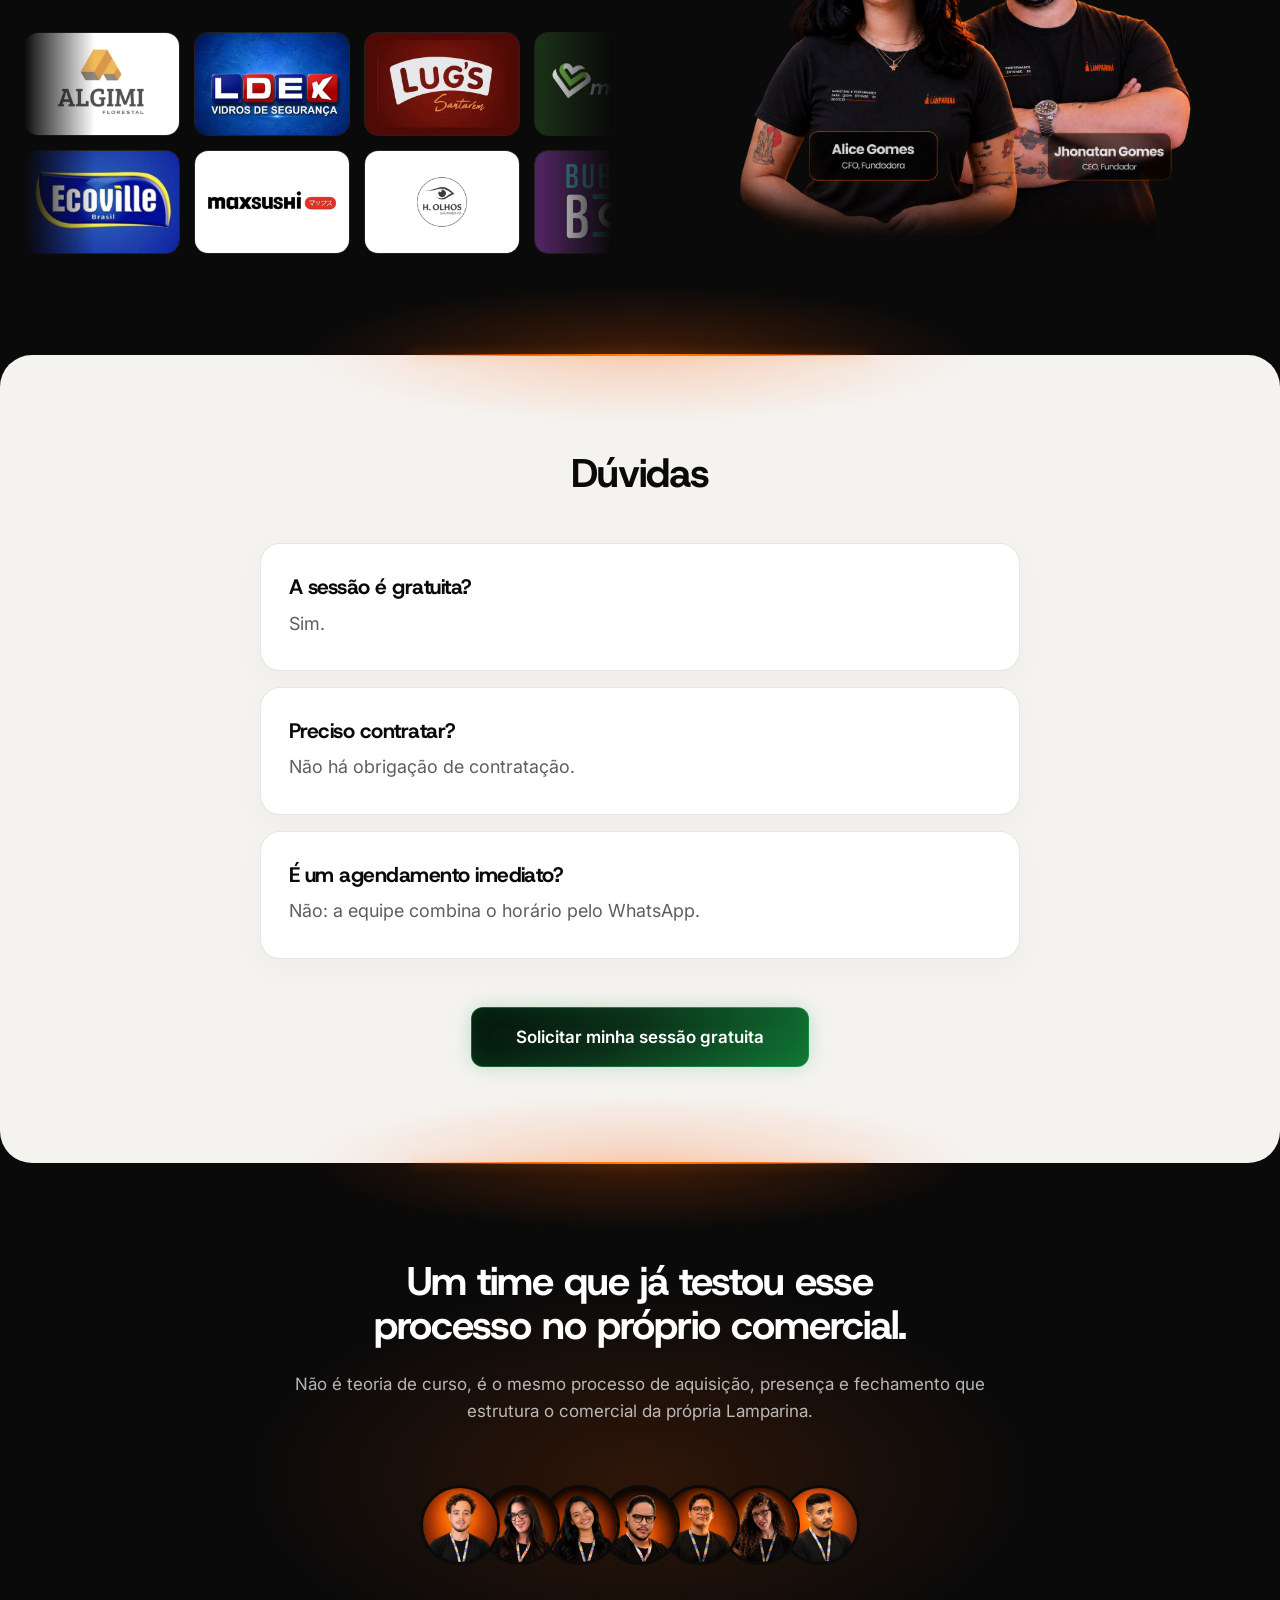
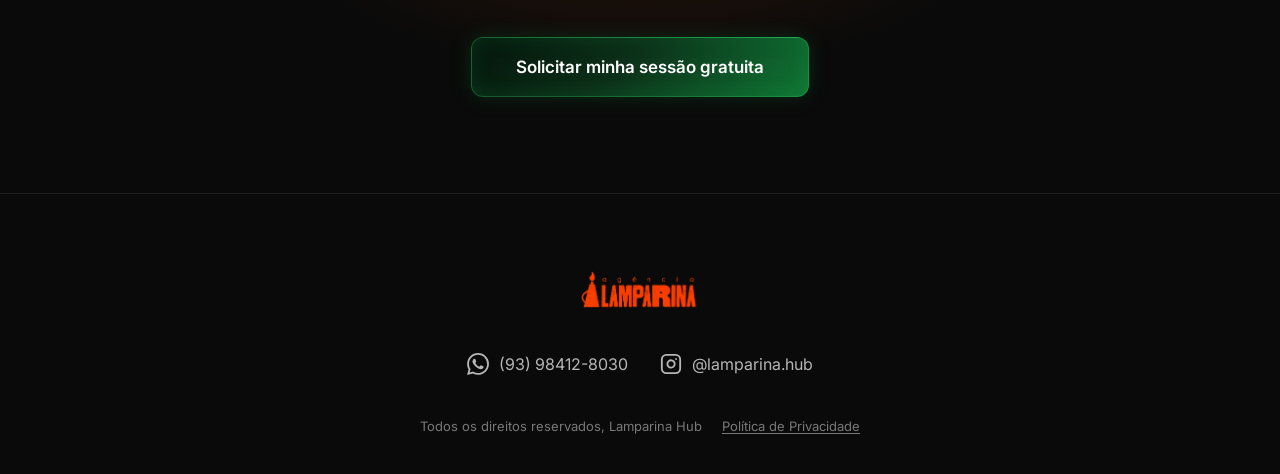
==== commit d1afdcaa: "Seção de marcas com slider de logos ao lado da foto dos fundadores Título "Marcas que confiam no nos" ====
--- a/index.html
+++ b/index.html
@@ -30,7 +30,7 @@
   <link rel="preconnect" href="https://fonts.gstatic.com" crossorigin>
   <link href="https://fonts.googleapis.com/css2?family=Host+Grotesk:wght@400;700&family=Inter:wght@400;500;600&display=swap" rel="stylesheet">
 
-  <link rel="stylesheet" href="css/style.css?v=20261007">
+  <link rel="stylesheet" href="css/style.css?v=20261007b">
 </head>
 <body class="theme-dark">
   <div class="read-progress"></div>
@@ -271,11 +271,35 @@
   <!-- DIVIDER LIGHT -> DARK -->
   <div class="section-divider light-to-dark" aria-hidden="true"></div>
 
-  <!-- 06 · FUNDADORES -->
-  <section class="section section-founders bg-dark" id="fundadores">
+  <!-- 06 · MARCAS + FUNDADORES -->
+  <section class="section section-founders bg-dark" id="marcas">
     <div class="container">
       <div class="founders-layout">
-        <h2 class="founders-title">Fundadores da Lamparina Hub</h2>
+        <div class="founders-content">
+          <h2 class="founders-title">Marcas que confiam no nosso trabalho</h2>
+          <p class="founders-sub">Mais de 400 empresas atendidas</p>
+          <div class="brands-marquee" aria-label="Marcas atendidas pela Lamparina">
+        <div class="brands-row ">
+          <ul class="brands-track">
+            <li><img src="assets/marcas/algimi.webp" alt="Algimi Florestal" width="480" height="320" loading="lazy" decoding="async"></li>
+            <li><img src="assets/marcas/ldex.webp" alt="LDEX Vidros de Segurança" width="480" height="320" loading="lazy" decoding="async"></li>
+            <li><img src="assets/marcas/lugs.webp" alt="Lug’s Santarém" width="480" height="320" loading="lazy" decoding="async"></li>
+            <li><img src="assets/marcas/medplan.webp" alt="Medplan Corretora" width="480" height="320" loading="lazy" decoding="async"></li>
+            <li><img src="assets/marcas/zum.webp" alt="Zum" width="480" height="320" loading="lazy" decoding="async"></li>
+            <li><img src="assets/marcas/camarao-barroso.webp" alt="Camarão Barroso" width="480" height="320" loading="lazy" decoding="async"></li>
+          </ul>
+        </div>
+        <div class="brands-row is-reverse">
+          <ul class="brands-track">
+            <li><img src="assets/marcas/ecoville.webp" alt="Ecoville Brasil" width="480" height="320" loading="lazy" decoding="async"></li>
+            <li><img src="assets/marcas/maxsushi.webp" alt="Max Sushi" width="480" height="320" loading="lazy" decoding="async"></li>
+            <li><img src="assets/marcas/h-olhos.webp" alt="H. Olhos" width="480" height="320" loading="lazy" decoding="async"></li>
+            <li><img src="assets/marcas/bubble-box.webp" alt="Bubble Box" width="480" height="320" loading="lazy" decoding="async"></li>
+            <li><img src="assets/marcas/mining-ventures.webp" alt="Mining Ventures Minatz" width="480" height="320" loading="lazy" decoding="async"></li>
+          </ul>
+        </div>
+          </div>
+        </div>
         <div class="founders-photo">
           <img src="assets/hero-criacao.png" alt="Alice Gomes e Jhonatan Gomes, fundadores da Lamparina" loading="lazy" decoding="async">
         </div>
@@ -392,6 +416,6 @@
   <script src="https://cdnjs.cloudflare.com/ajax/libs/gsap/3.12.2/ScrollTrigger.min.js"></script>
   <script src="js/track.js?v=20260923"></script>
   <script src="js/fluid-hero.js?v=20260923"></script>
-  <script src="js/main.js?v=20260923"></script>
+  <script src="js/main.js?v=20261007"></script>
 </body>
 </html>
--- a/css/style.css
+++ b/css/style.css
@@ -480,14 +480,54 @@
 /* ---- Fundadores (foto, após a dúvida) ---- */
 .founders-layout {
   display: grid;
-  grid-template-columns: minmax(0, 1fr) minmax(0, 1.4fr);
-  gap: 40px;
+  grid-template-columns: minmax(0, 1fr) minmax(0, 1fr);
+  gap: 56px;
   align-items: center;
 }
+.founders-content { min-width: 0; }
 .founders-title {
   font-size: 40px;
   line-height: 1.1;
+  margin: 0 0 12px;
+}
+.founders-sub {
+  font-size: 17px;
+  color: var(--text-mute);
+  margin-bottom: 32px;
+}
+
+/* slider de marcas: marquee infinito, 2 fileiras em sentidos opostos */
+.brands-marquee {
+  display: grid;
+  gap: 14px;
+  -webkit-mask-image: linear-gradient(90deg, transparent, #000 12%, #000 88%, transparent);
+          mask-image: linear-gradient(90deg, transparent, #000 12%, #000 88%, transparent);
+}
+.brands-row { overflow: hidden; }
+.brands-track {
+  display: flex;
+  gap: 14px;
+  width: max-content;
   margin: 0;
+  padding: 0;
+  list-style: none;
+  animation: brandsScroll 38s linear infinite;
+}
+.brands-row.is-reverse .brands-track { animation-direction: reverse; animation-duration: 34s; }
+.brands-marquee:hover .brands-track { animation-play-state: paused; }
+.brands-track li { flex: 0 0 auto; }
+.brands-track img {
+  display: block;
+  width: 156px;
+  height: 104px;
+  object-fit: cover;
+  border-radius: 14px;
+  border: 1px solid rgba(255, 255, 255, 0.1);
+  transition: transform 0.3s ease;
+}
+.brands-track img:hover { transform: translateY(-3px); }
+@keyframes brandsScroll {
+  to { transform: translateX(calc(-50% - 7px)); } /* metade + meio gap = loop sem salto */
 }
 .founders-photo {
   display: flex;
@@ -1088,6 +1128,10 @@
   .form-card-sub { font-size: 14px; margin-bottom: 20px; }
   .founders-layout { grid-template-columns: minmax(0, 1fr); gap: 24px; text-align: center; }
   .founders-title { font-size: 27px; }
+  .founders-sub { font-size: 15px; margin-bottom: 24px; }
+  .brands-marquee, .brands-track { gap: 10px; }
+  .brands-track img { width: 120px; height: 80px; border-radius: 12px; }
+  @keyframes brandsScroll { to { transform: translateX(calc(-50% - 5px)); } }
   .founders-photo img { max-width: 460px; }
 
   .btn-primary {
@@ -1141,6 +1185,8 @@
 }
 
 @media (prefers-reduced-motion: reduce) {
+  .brands-track { animation: none !important; }
+  .brands-row { overflow-x: auto; }
   *, *::before, *::after {
     animation-duration: 0.01ms !important;
     animation-iteration-count: 1 !important;
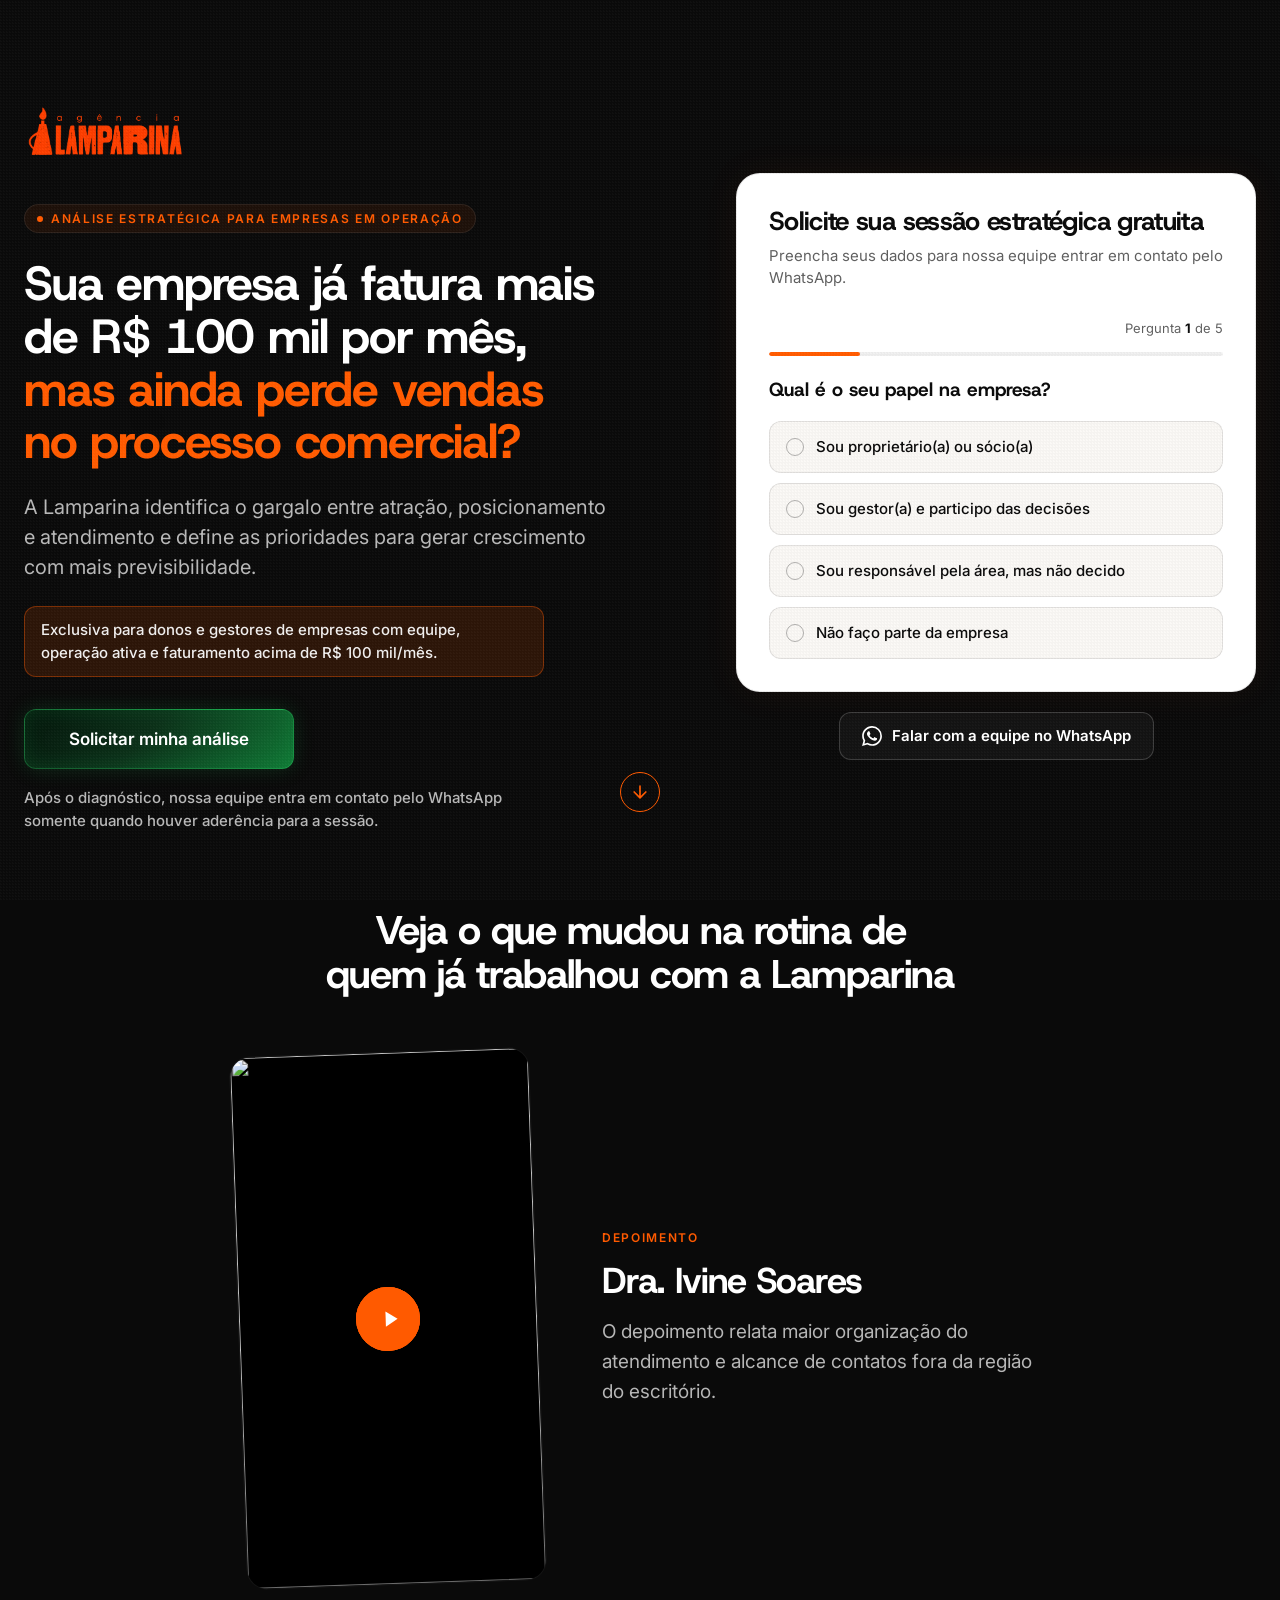
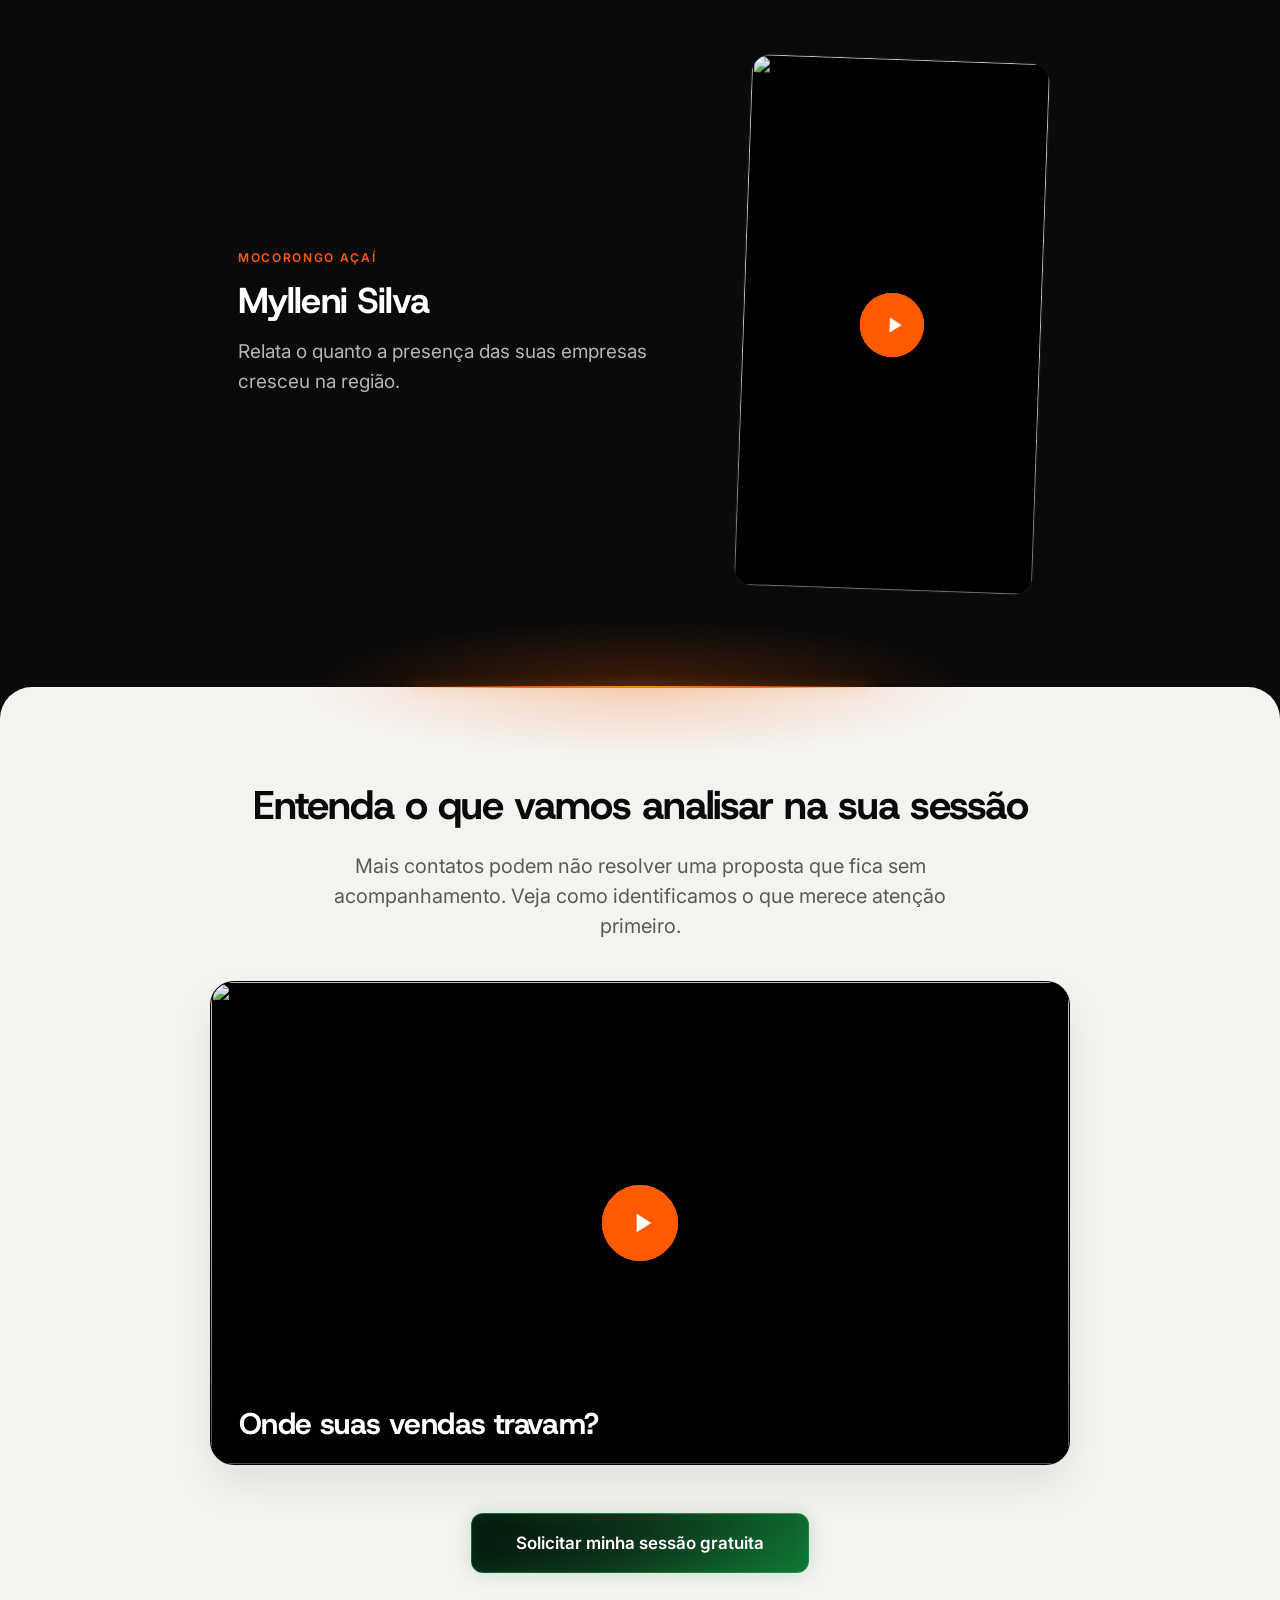
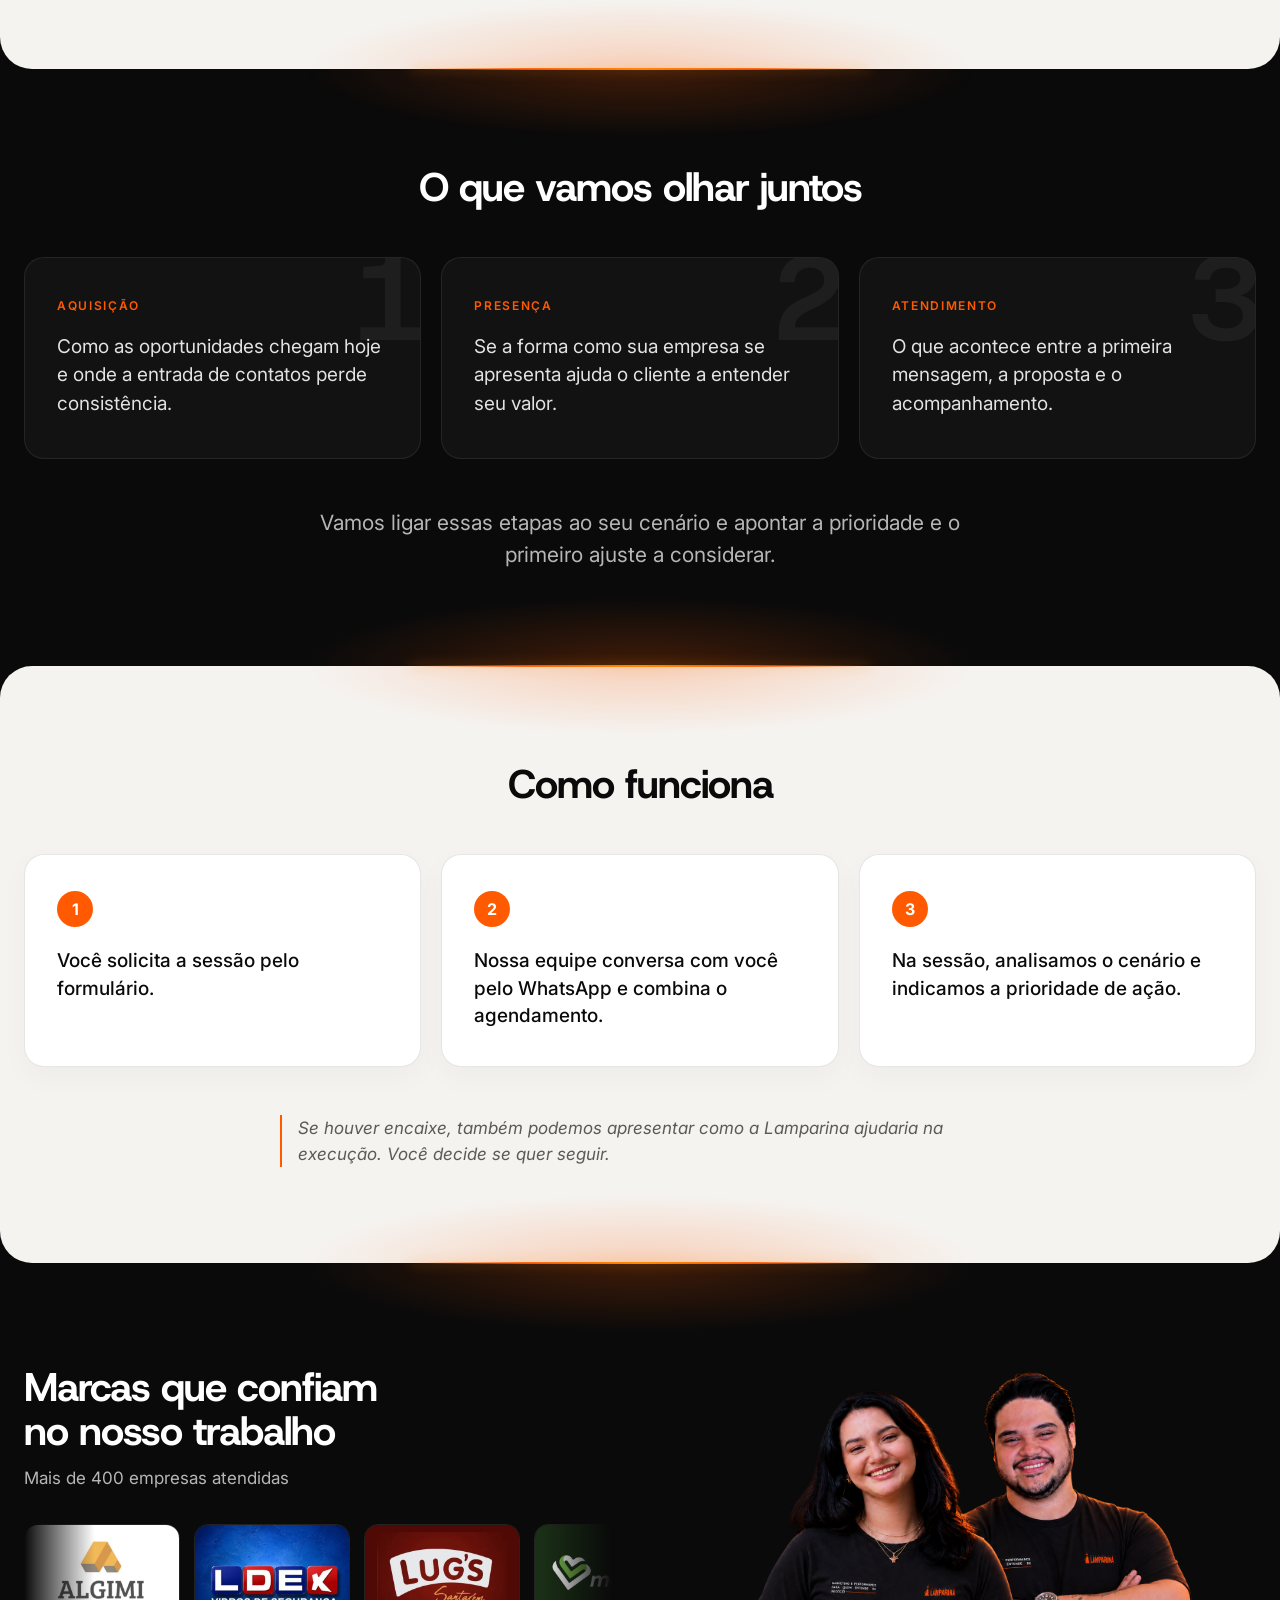
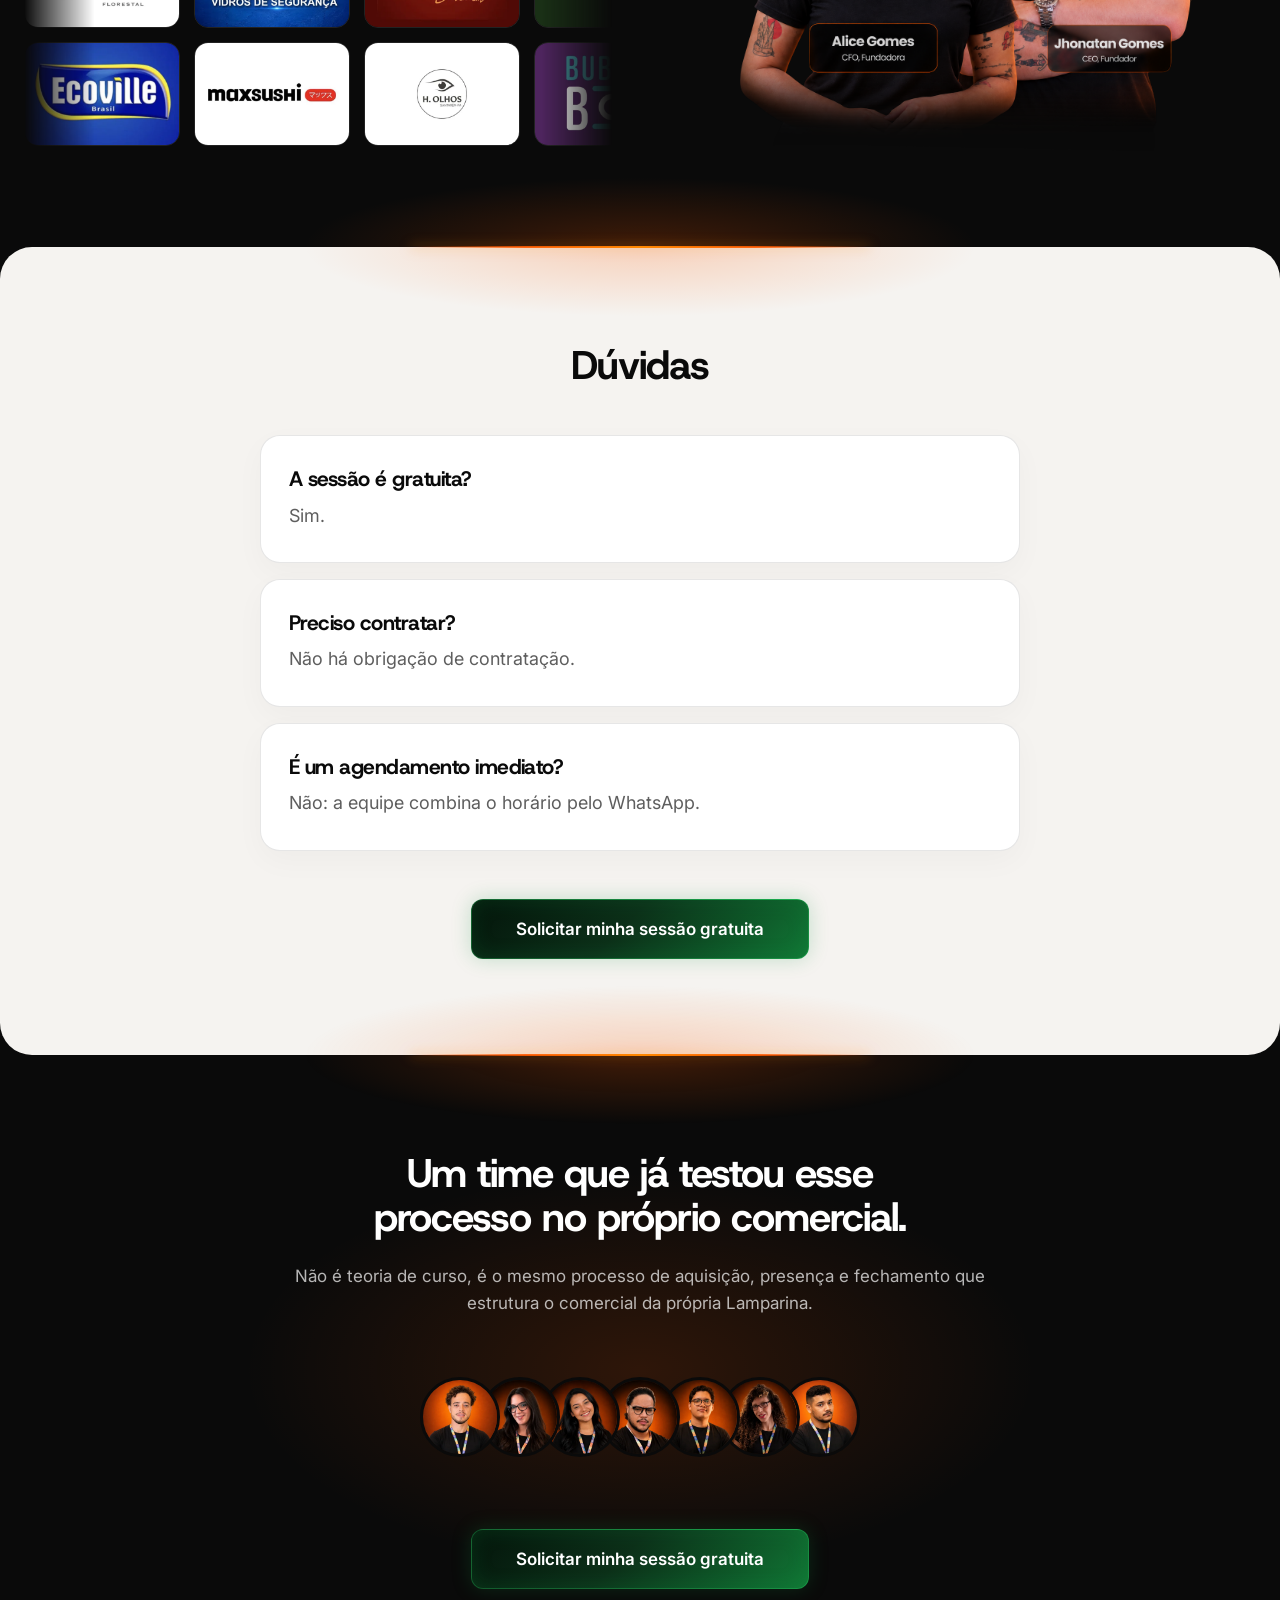
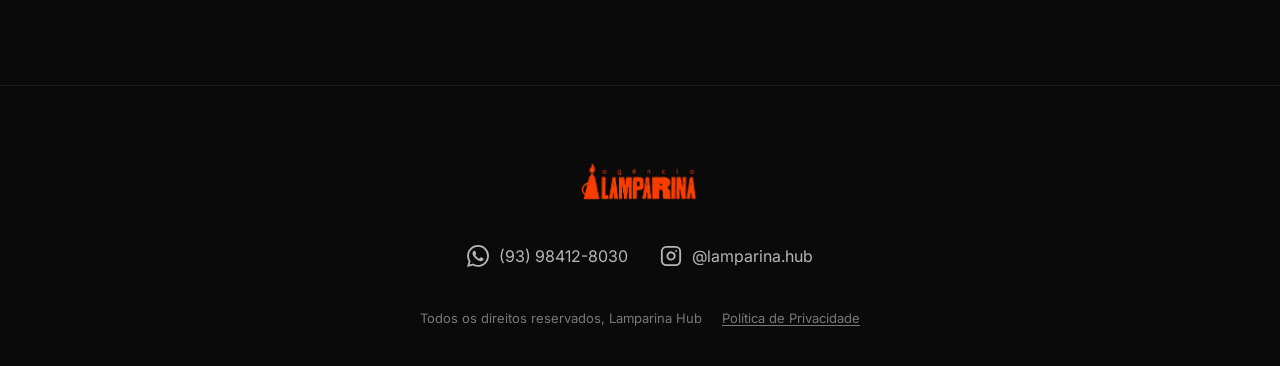
==== commit 27e8f1ed: "Hero nova + formulário em etapas com qualificação de lead - Hero: selo, título, subtítulo, caixa, bo" ====
--- a/index.html
+++ b/index.html
@@ -30,7 +30,7 @@
   <link rel="preconnect" href="https://fonts.gstatic.com" crossorigin>
   <link href="https://fonts.googleapis.com/css2?family=Host+Grotesk:wght@400;700&family=Inter:wght@400;500;600&display=swap" rel="stylesheet">
 
-  <link rel="stylesheet" href="css/style.css?v=20261007b">
+  <link rel="stylesheet" href="css/style.css?v=20261013">
 </head>
 <body class="theme-dark">
   <div class="read-progress"></div>
@@ -44,18 +44,18 @@
         <img src="assets/logo lamparina.png" alt="Lamparina" class="logo">
         <div class="kicker-pill">
           <div class="pulsing-dot"></div>
-          <span>SESSÃO ESTRATÉGICA GRATUITA</span>
-        </div>
-        <h1>Sua empresa recebe contatos, <span class="highlight">mas perde vendas no caminho?</span></h1>
-        <p class="subtitle">Converse com a Lamparina para identificar onde sua operação está travando (na atração de clientes, na presença digital ou no atendimento) e definir o que merece atenção primeiro.</p>
-        <p class="hero-qualify">Para donos e gestores de empresas com equipe e faturamento acima de R$ 100 mil por mês.</p>
+          <span>ANÁLISE ESTRATÉGICA PARA EMPRESAS EM OPERAÇÃO</span>
+        </div>
+        <h1>Sua empresa já fatura mais de R$&nbsp;100 mil por mês, <span class="highlight">mas ainda perde vendas no processo comercial?</span></h1>
+        <p class="subtitle">A Lamparina identifica o gargalo entre atração, posicionamento e atendimento e define as prioridades para gerar crescimento com mais previsibilidade.</p>
+        <p class="hero-qualify">Exclusiva para donos e gestores de empresas com equipe, operação ativa e faturamento acima de R$&nbsp;100 mil/mês.</p>
         <div class="hero-cta-row">
           <a href="#formulario" class="btn-primary magnetic" data-cta="hero">
-            <span class="btn-text">Solicitar minha sessão gratuita</span>
+            <span class="btn-text">Solicitar minha análise</span>
             <span class="btn-glow"></span>
           </a>
         </div>
-        <p class="btn-prompt">Após o cadastro, nossa equipe entra em contato pelo WhatsApp para combinar os próximos passos.</p>
+        <p class="btn-prompt">Após o diagnóstico, nossa equipe entra em contato pelo WhatsApp somente quando houver aderência para a sessão.</p>
       </div>
 
       <div class="hero-right">
@@ -65,59 +65,96 @@
           <form id="lead-form" action="enviar.php" method="post" novalidate>
             <input type="text" name="website" class="hp-field" tabindex="-1" autocomplete="off" aria-hidden="true">
 
-            <div class="field">
-              <label for="nome">Nome</label>
-              <input type="text" id="nome" name="nome" placeholder="Ex.: Maria Souza" autocomplete="name" required>
-              <p class="error-msg" role="alert"></p>
+            <div class="form-progress" aria-hidden="true">
+              <div class="form-progress-top">
+                <button type="button" class="step-back" hidden>
+                  <svg viewBox="0 0 24 24" fill="none" stroke="currentColor" stroke-width="2"><path d="M15 18l-6-6 6-6" stroke-linecap="round" stroke-linejoin="round"/></svg>
+                  Voltar
+                </button>
+                <span class="form-progress-label">Pergunta <b class="step-now">1</b> de 5</span>
+              </div>
+              <div class="form-progress-bar"><span></span></div>
             </div>
 
-            <div class="field">
-              <label for="whatsapp">WhatsApp com DDD</label>
-              <input type="tel" id="whatsapp" name="whatsapp" placeholder="Ex.: (93) 99999-9999" inputmode="tel" autocomplete="tel-national" maxlength="16" required>
-              <p class="error-msg" role="alert"></p>
-            </div>
-
-            <div class="field">
-              <label for="empresa">Nome da empresa</label>
-              <input type="text" id="empresa" name="empresa" placeholder="Ex.: Empresa Exemplo" autocomplete="organization" required>
-              <p class="error-msg" role="alert"></p>
-            </div>
-
-            <div class="field">
-              <label for="faturamento">Faturamento mensal aproximado</label>
-              <div class="select-wrap">
-                <select id="faturamento" name="faturamento" required>
-                  <option value="" disabled selected>Selecione</option>
-                  <option value="1">Abaixo de R$ 100 mil</option>
-                  <option value="2">R$ 100 mil a menos de R$ 400 mil</option>
-                  <option value="3">R$ 400 mil a R$ 1 milhão</option>
-                  <option value="4">Acima de R$ 1 milhão</option>
-                </select>
-                <svg class="select-arrow" viewBox="0 0 24 24" fill="none" stroke="currentColor" stroke-width="2"><path d="M6 9l6 6 6-6" stroke-linecap="round" stroke-linejoin="round"/></svg>
-              </div>
-              <p class="error-msg" role="alert"></p>
-            </div>
-
-            <div class="field">
-              <label for="dificuldade">Principal dificuldade <span class="opt">(opcional)</span></label>
-              <div class="select-wrap">
-                <select id="dificuldade" name="dificuldade">
-                  <option value="" selected>Selecione</option>
-                  <option value="aquisicao">Aquisição</option>
-                  <option value="presenca">Presença</option>
-                  <option value="conversao">Conversão no atendimento</option>
-                  <option value="nao_sei">Ainda não sei</option>
-                </select>
-                <svg class="select-arrow" viewBox="0 0 24 24" fill="none" stroke="currentColor" stroke-width="2"><path d="M6 9l6 6 6-6" stroke-linecap="round" stroke-linejoin="round"/></svg>
-              </div>
-            </div>
-
-            <button type="submit" class="btn-primary full-width magnetic" data-cta="formulario">
-              <span class="btn-text">Solicitar minha sessão gratuita</span>
-              <span class="btn-glow"></span>
-            </button>
-            <p class="form-privacy">Usaremos seus dados para conversar sobre sua solicitação. Consulte nossa <a href="privacidade.html">Política de Privacidade</a>.</p>
-            <p class="form-status" role="status" aria-live="polite"></p>
+            <fieldset class="form-step" data-step="1">
+              <legend class="step-q">Qual é o seu papel na empresa?</legend>
+              <div class="opt-list">
+                <label class="opt-card"><input type="radio" name="papel" value="socio" required><span>Sou proprietário(a) ou sócio(a)</span></label>
+                <label class="opt-card"><input type="radio" name="papel" value="gestor" required><span>Sou gestor(a) e participo das decisões</span></label>
+                <label class="opt-card"><input type="radio" name="papel" value="responsavel" required><span>Sou responsável pela área, mas não decido</span></label>
+                <label class="opt-card"><input type="radio" name="papel" value="nao_faz_parte" required><span>Não faço parte da empresa</span></label>
+              </div>
+              <p class="error-msg step-error" role="alert"></p>
+            </fieldset>
+
+            <fieldset class="form-step" data-step="2" hidden>
+              <legend class="step-q">Qual é o faturamento médio mensal?</legend>
+              <div class="opt-list">
+                <label class="opt-card"><input type="radio" name="faturamento" value="1" required><span>Abaixo de R$ 50 mil</span></label>
+                <label class="opt-card"><input type="radio" name="faturamento" value="2" required><span>Entre R$ 50 mil e R$ 99 mil</span></label>
+                <label class="opt-card"><input type="radio" name="faturamento" value="3" required><span>Entre R$ 100 mil e R$ 300 mil</span></label>
+                <label class="opt-card"><input type="radio" name="faturamento" value="4" required><span>Entre R$ 300 mil e R$ 1 milhão</span></label>
+                <label class="opt-card"><input type="radio" name="faturamento" value="5" required><span>Acima de R$ 1 milhão</span></label>
+              </div>
+              <p class="error-msg step-error" role="alert"></p>
+            </fieldset>
+
+            <fieldset class="form-step" data-step="3" hidden>
+              <legend class="step-q">Quantas pessoas trabalham na empresa?</legend>
+              <div class="opt-list">
+                <label class="opt-card"><input type="radio" name="equipe" value="1" required><span>Somente eu</span></label>
+                <label class="opt-card"><input type="radio" name="equipe" value="2" required><span>De 2 a 5 pessoas</span></label>
+                <label class="opt-card"><input type="radio" name="equipe" value="3" required><span>De 6 a 20 pessoas</span></label>
+                <label class="opt-card"><input type="radio" name="equipe" value="4" required><span>Mais de 20 pessoas</span></label>
+              </div>
+              <p class="error-msg step-error" role="alert"></p>
+            </fieldset>
+
+            <fieldset class="form-step" data-step="4" hidden>
+              <legend class="step-q">Se identificarmos uma solução adequada, a empresa consegue implementar melhorias nos próximos 60 dias?</legend>
+              <div class="opt-list">
+                <label class="opt-card"><input type="radio" name="prazo" value="prioridade" required><span>Sim, já é prioridade resolver isso</span></label>
+                <label class="opt-card"><input type="radio" name="prazo" value="se_fizer_sentido" required><span>Sim, se a proposta fizer sentido</span></label>
+                <label class="opt-card"><input type="radio" name="prazo" value="pesquisando" required><span>Ainda estamos apenas pesquisando</span></label>
+                <label class="opt-card"><input type="radio" name="prazo" value="sem_disponibilidade" required><span>Não temos disponibilidade agora</span></label>
+              </div>
+              <p class="error-msg step-error" role="alert"></p>
+            </fieldset>
+
+            <fieldset class="form-step" data-step="5" hidden>
+              <legend class="step-q">Seus dados de contato</legend>
+
+              <div class="field">
+                <label for="nome">Nome</label>
+                <input type="text" id="nome" name="nome" placeholder="Ex.: Maria Souza" autocomplete="name" required>
+                <p class="error-msg" role="alert"></p>
+              </div>
+
+              <div class="field">
+                <label for="empresa">Empresa</label>
+                <input type="text" id="empresa" name="empresa" placeholder="Ex.: Empresa Exemplo" autocomplete="organization" required>
+                <p class="error-msg" role="alert"></p>
+              </div>
+
+              <div class="field">
+                <label for="whatsapp">WhatsApp com DDD</label>
+                <input type="tel" id="whatsapp" name="whatsapp" placeholder="Ex.: (93) 99999-9999" inputmode="tel" autocomplete="tel-national" maxlength="16" required>
+                <p class="error-msg" role="alert"></p>
+              </div>
+
+              <div class="field">
+                <label for="email">E-mail</label>
+                <input type="email" id="email" name="email" placeholder="Ex.: maria@empresa.com.br" inputmode="email" autocomplete="email" required>
+                <p class="error-msg" role="alert"></p>
+              </div>
+
+              <button type="submit" class="btn-primary full-width magnetic" data-cta="formulario">
+                <span class="btn-text">Solicitar minha sessão gratuita</span>
+                <span class="btn-glow"></span>
+              </button>
+              <p class="form-privacy">Usaremos seus dados para conversar sobre sua solicitação. Consulte nossa <a href="privacidade.html">Política de Privacidade</a>.</p>
+              <p class="form-status" role="status" aria-live="polite"></p>
+            </fieldset>
           </form>
         </div>
 
@@ -190,9 +227,9 @@
       <h2 class="mx-auto">Entenda o que vamos analisar na sua sessão</h2>
       <p class="subtitle mx-auto vsl-support">Mais contatos podem não resolver uma proposta que fica sem acompanhamento. Veja como identificamos o que merece atenção primeiro.</p>
 
-      <div class="vsl" data-video-id="psoeKIKvOzg">
+      <div class="vsl" data-video-id="_kj4iV6SIaA">
         <button type="button" class="vsl-facade" aria-label="Reproduzir vídeo: Entenda o que vamos analisar na sua sessão">
-          <img src="https://i.ytimg.com/vi/psoeKIKvOzg/maxresdefault.jpg" alt="" width="1280" height="720" loading="lazy" onerror="this.onerror=null;this.src='https://i.ytimg.com/vi/psoeKIKvOzg/hqdefault.jpg'">
+          <img src="https://i.ytimg.com/vi/_kj4iV6SIaA/maxresdefault.jpg" alt="" width="1280" height="720" loading="lazy" onerror="this.onerror=null;this.src='https://i.ytimg.com/vi/_kj4iV6SIaA/hqdefault.jpg'">
           <span class="vsl-caption">Onde suas vendas travam?</span>
           <span class="vsl-play" aria-hidden="true">
             <i class="play-ring ring-1"></i>
@@ -416,6 +453,6 @@
   <script src="https://cdnjs.cloudflare.com/ajax/libs/gsap/3.12.2/ScrollTrigger.min.js"></script>
   <script src="js/track.js?v=20260923"></script>
   <script src="js/fluid-hero.js?v=20260923"></script>
-  <script src="js/main.js?v=20261007"></script>
+  <script src="js/main.js?v=20261013"></script>
 </body>
 </html>
--- a/css/style.css
+++ b/css/style.css
@@ -902,6 +902,120 @@
   pointer-events: none;
 }
 
+/* formulário em etapas: uma pergunta por vez */
+.form-step {
+  border: 0;
+  margin: 0;
+  padding: 0;
+  min-width: 0;
+}
+.form-step:not([hidden]) { animation: stepIn 0.35s ease; }
+@keyframes stepIn {
+  from { opacity: 0; transform: translateX(14px); }
+  to { opacity: 1; transform: none; }
+}
+.step-q {
+  display: block;
+  width: 100%;
+  padding: 0;
+  margin-bottom: 18px;
+  font-family: "Host Grotesk", sans-serif;
+  font-size: 19px;
+  font-weight: 700;
+  line-height: 1.3;
+  color: var(--ink);
+  text-align: left;
+}
+.opt-list { display: grid; gap: 10px; }
+.opt-card {
+  position: relative;
+  display: flex;
+  align-items: center;
+  gap: 12px;
+  min-height: 52px;
+  padding: 13px 16px;
+  background: var(--paper);
+  border: 1px solid var(--stroke-ink);
+  border-radius: 12px;
+  font-size: 15px;
+  font-weight: 500;
+  line-height: 1.4;
+  color: var(--ink);
+  text-align: left;
+  cursor: pointer;
+  transition: border-color 0.2s, background 0.2s, box-shadow 0.2s;
+}
+.opt-card input {
+  appearance: none;
+  -webkit-appearance: none;
+  flex: 0 0 18px;
+  width: 18px;
+  height: 18px;
+  margin: 0;
+  border: 1.5px solid rgba(10, 10, 10, 0.3);
+  border-radius: 50%;
+  transition: border-color 0.2s, box-shadow 0.2s;
+}
+.opt-card:hover { border-color: rgba(255, 90, 0, 0.55); }
+.opt-card:has(input:checked) {
+  border-color: var(--orange);
+  background: rgba(255, 90, 0, 0.07);
+}
+.opt-card input:checked {
+  border-color: var(--orange);
+  box-shadow: inset 0 0 0 4px var(--paper), inset 0 0 0 9px var(--orange);
+}
+.opt-card input:focus-visible {
+  outline: none;
+  box-shadow: 0 0 0 3px rgba(255, 90, 0, 0.25);
+}
+.step-error:not(:empty) { display: block; }
+
+.form-progress { margin-bottom: 22px; }
+.form-progress-top {
+  display: flex;
+  align-items: center;
+  justify-content: space-between;
+  min-height: 28px;
+  margin-bottom: 10px;
+}
+.form-progress-label {
+  margin-left: auto;
+  font-size: 13px;
+  color: var(--ink-mute);
+}
+.form-progress-label b { color: var(--ink); }
+.step-back {
+  display: inline-flex;
+  align-items: center;
+  gap: 4px;
+  padding: 4px 8px 4px 2px;
+  background: none;
+  border: 0;
+  font: inherit;
+  font-size: 14px;
+  font-weight: 600;
+  color: var(--ink-mute);
+  cursor: pointer;
+}
+.step-back[hidden] { display: none; }
+.step-back svg { width: 18px; height: 18px; }
+.step-back:hover { color: var(--ink); }
+.form-progress-bar {
+  height: 4px;
+  border-radius: 4px;
+  background: rgba(10, 10, 10, 0.08);
+  overflow: hidden;
+}
+.form-progress-bar span {
+  display: block;
+  height: 100%;
+  width: 20%;
+  border-radius: inherit;
+  background: var(--orange);
+  transition: width 0.35s ease;
+}
+
 /* honeypot anti-spam — invisível para humanos */
 .hp-field {
   position: absolute !important;
@@ -1086,7 +1200,7 @@
   h1 { font-size: 40px; }
   h2 { font-size: 32px; }
 
-  .hero { min-height: auto; }
+  .hero { min-height: auto; padding-bottom: 90px; } /* espaço pro botão de rolar não cobrir o form */
   .hero-container {
     grid-template-columns: minmax(0, 1fr);
     text-align: center;
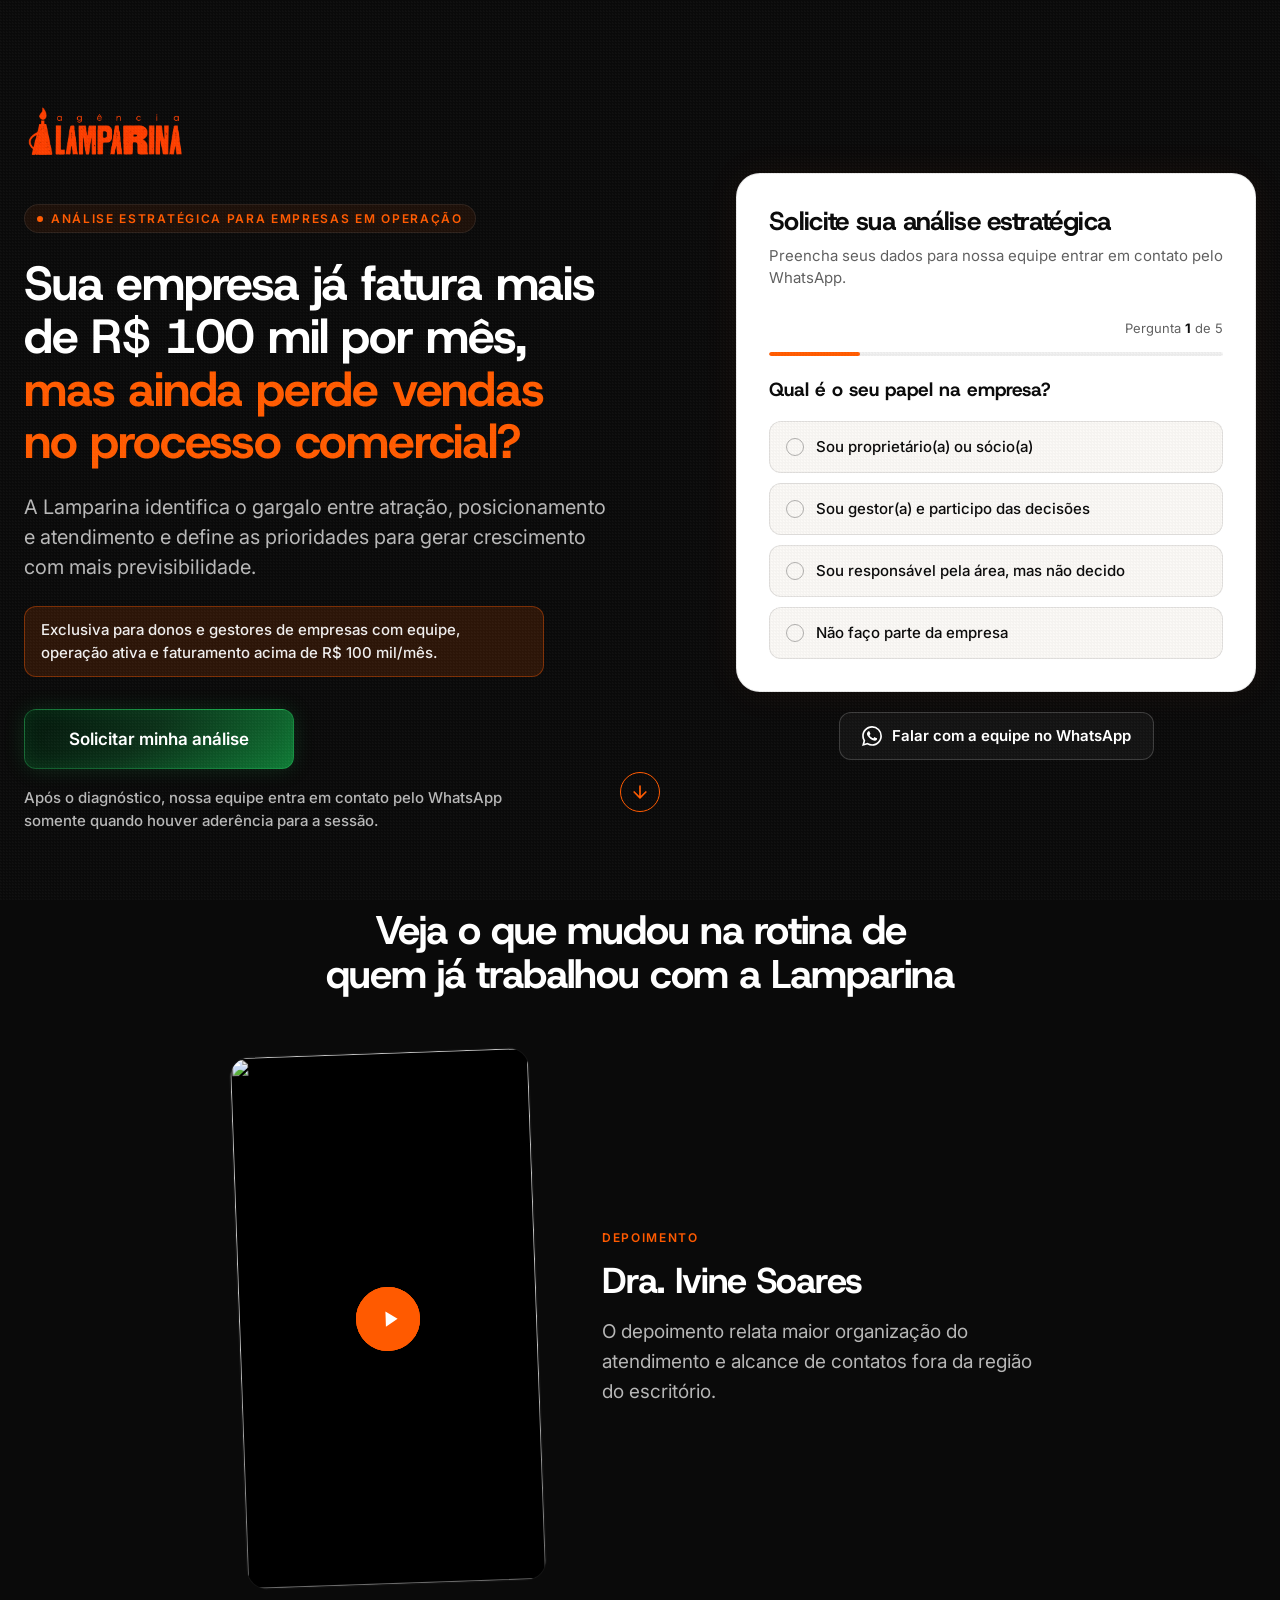
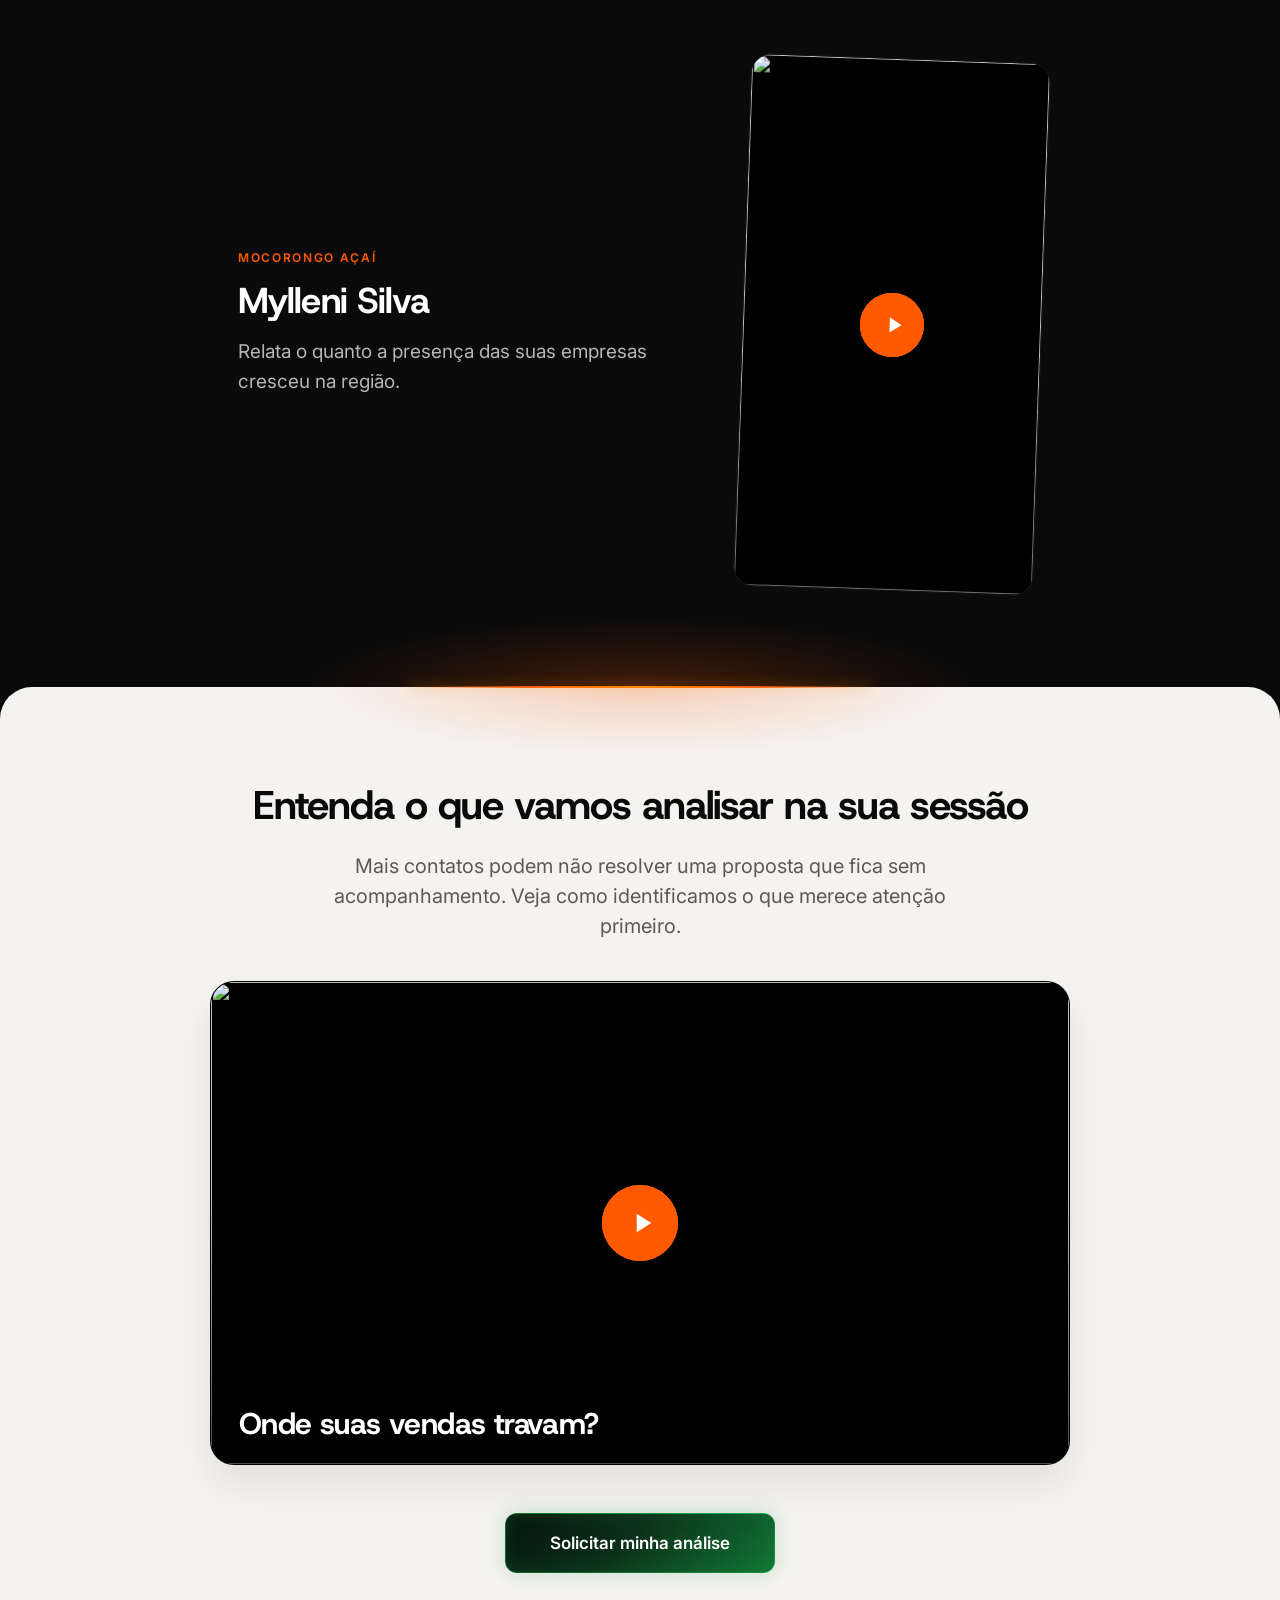
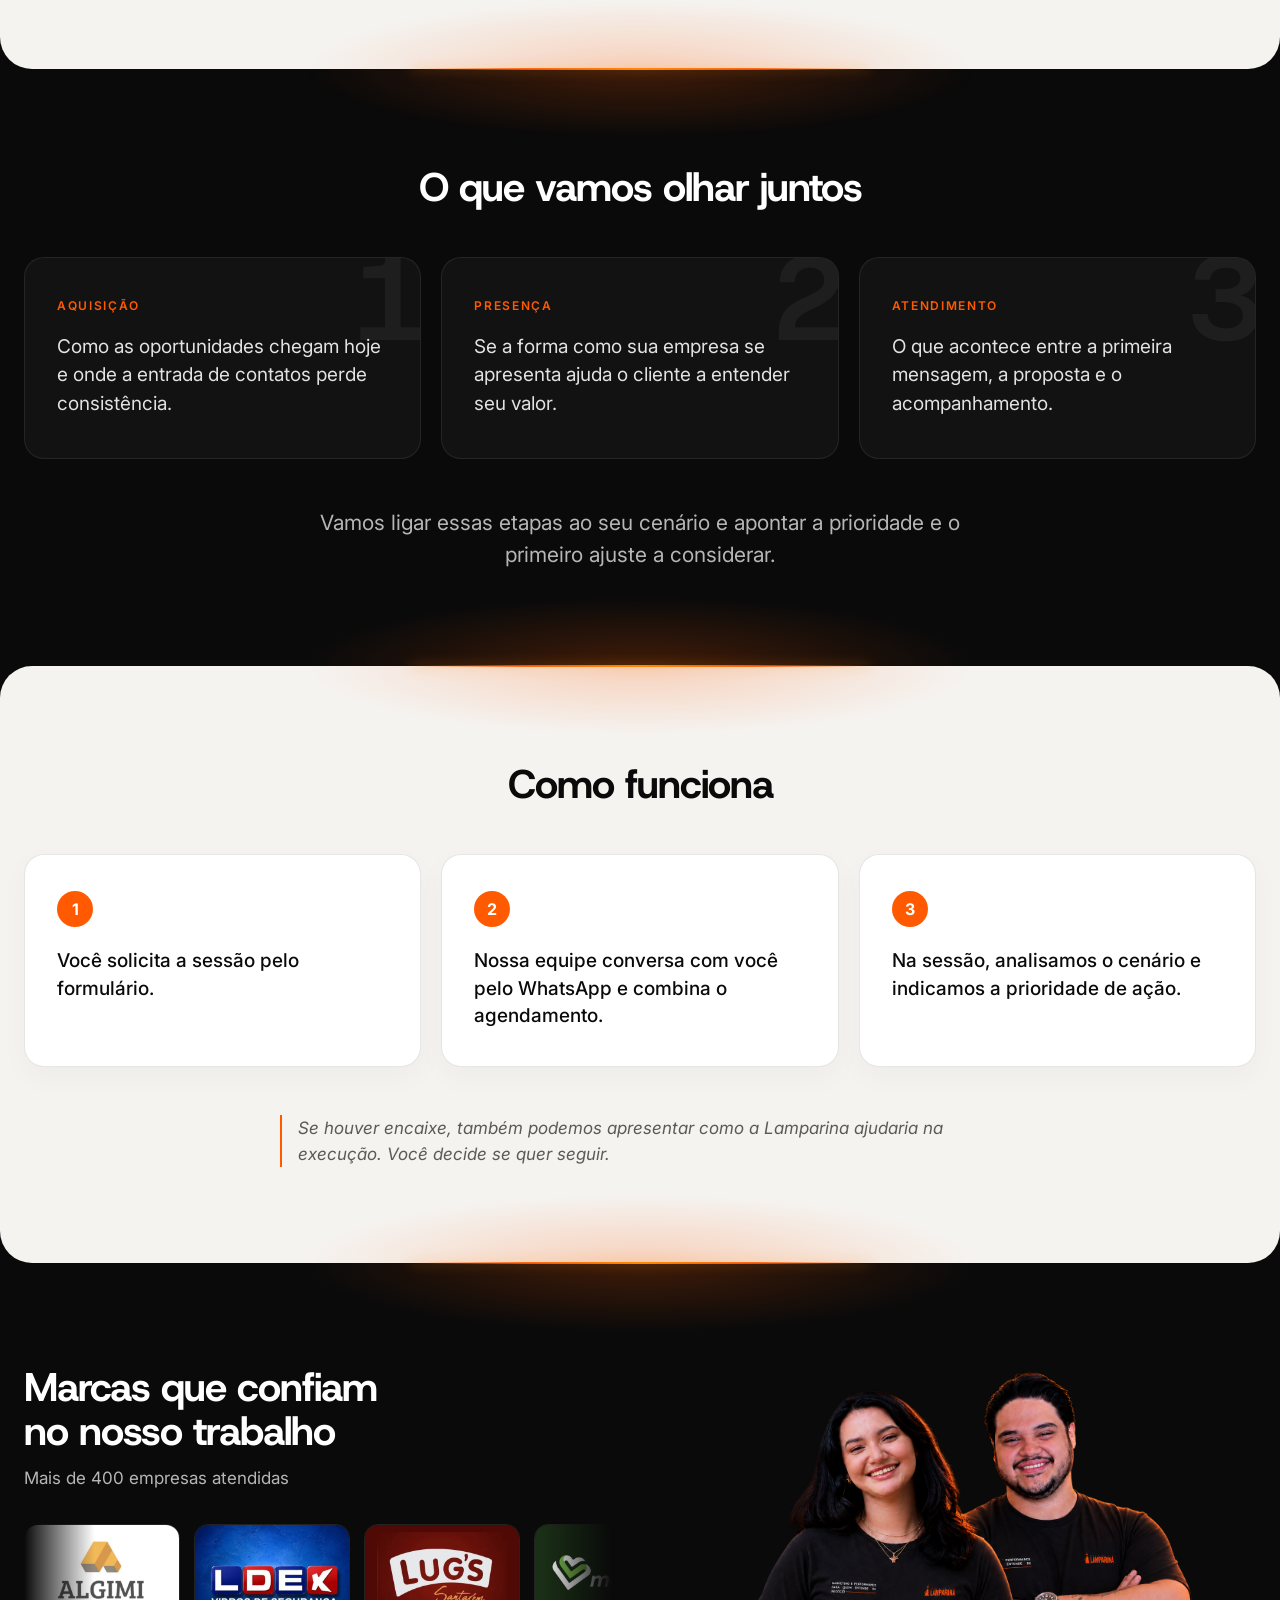
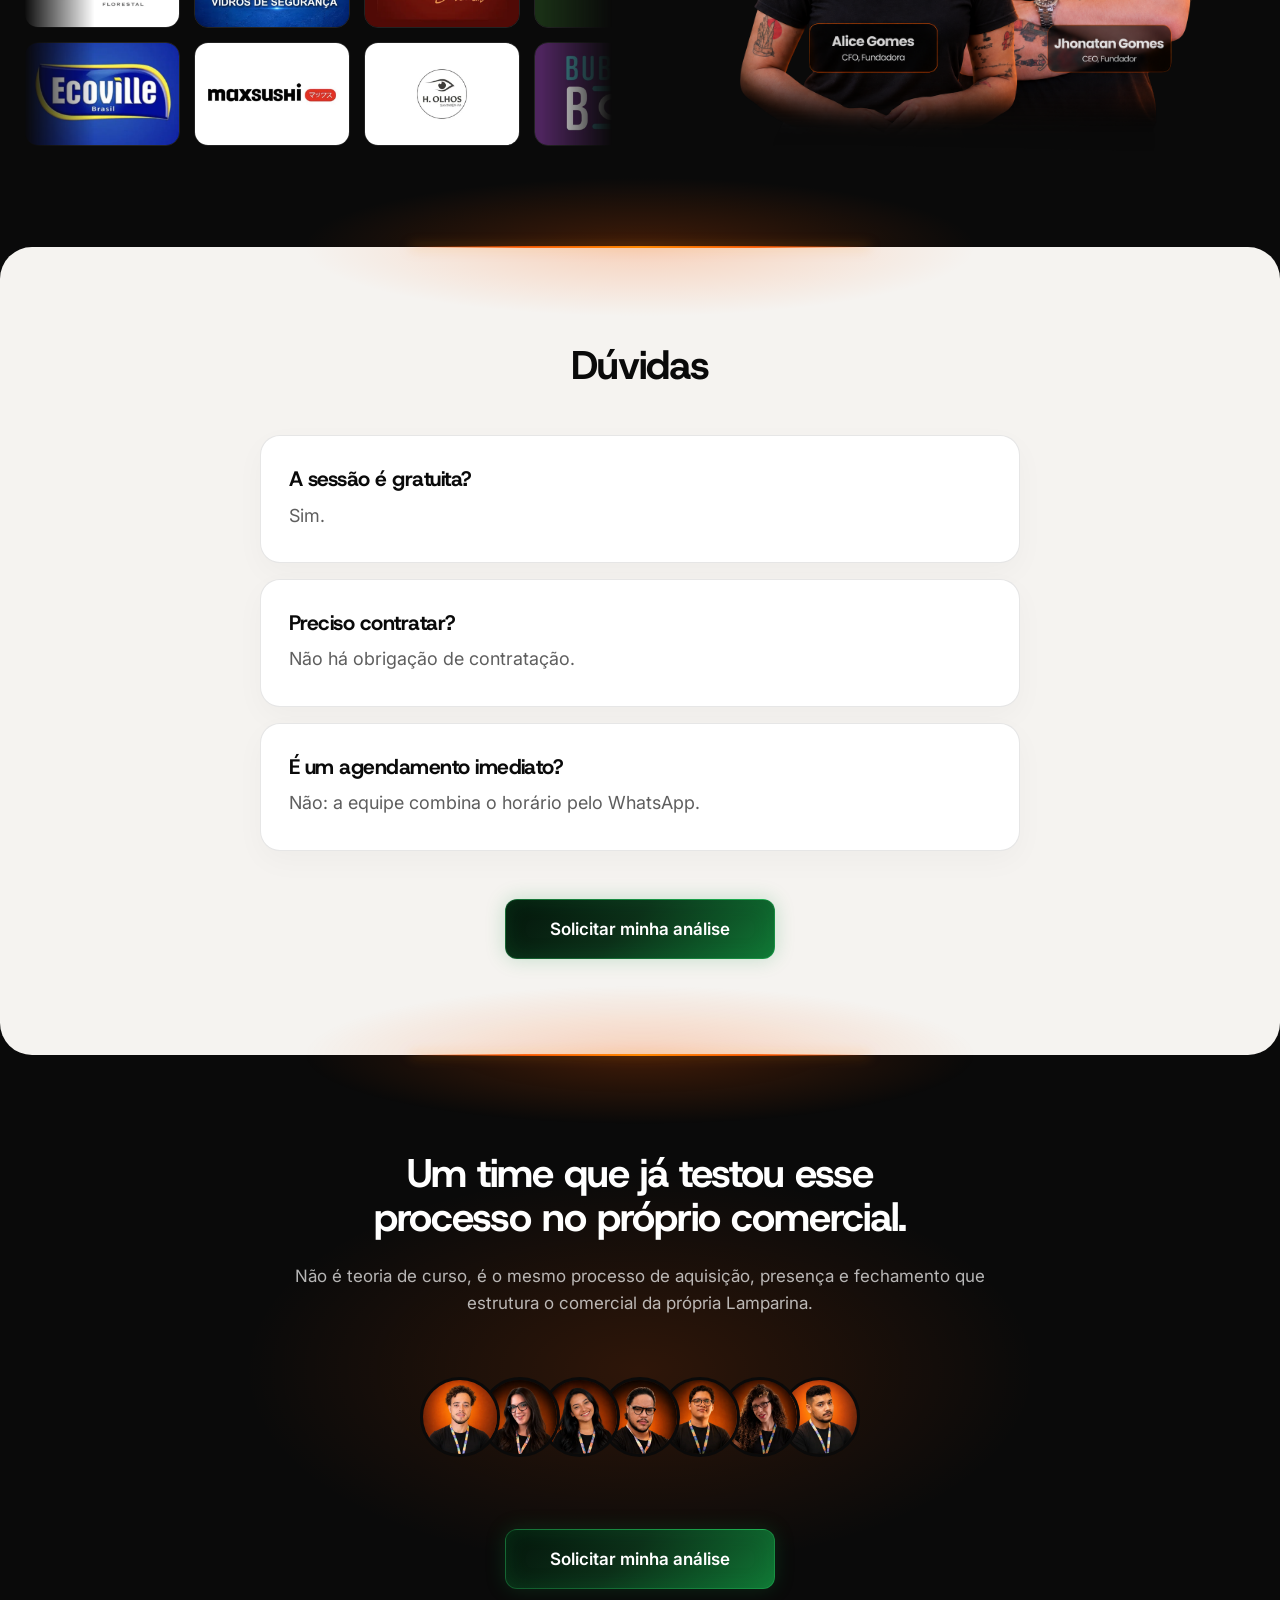
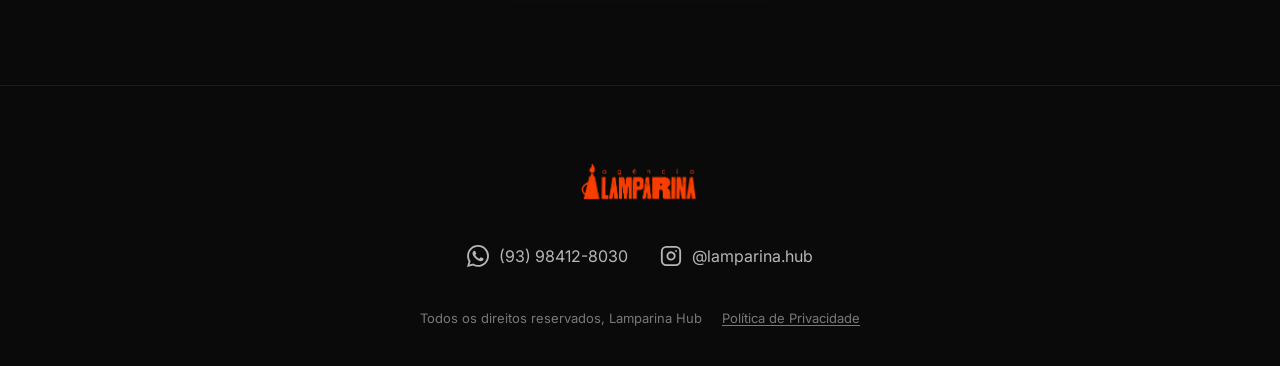
==== commit 23812eb6: "CTAs "Solicitar minha análise" + evento lead_desqualificado - Todos os CTAs e o botão do form: "Soli" ====
--- a/index.html
+++ b/index.html
@@ -60,7 +60,7 @@
 
       <div class="hero-right">
         <div class="form-card" id="formulario">
-          <h2 class="form-card-title">Solicite sua sessão estratégica gratuita</h2>
+          <h2 class="form-card-title">Solicite sua análise estratégica</h2>
           <p class="form-card-sub">Preencha seus dados para nossa equipe entrar em contato pelo WhatsApp.</p>
           <form id="lead-form" action="enviar.php" method="post" novalidate>
             <input type="text" name="website" class="hp-field" tabindex="-1" autocomplete="off" aria-hidden="true">
@@ -149,7 +149,7 @@
               </div>
 
               <button type="submit" class="btn-primary full-width magnetic" data-cta="formulario">
-                <span class="btn-text">Solicitar minha sessão gratuita</span>
+                <span class="btn-text">Solicitar minha análise</span>
                 <span class="btn-glow"></span>
               </button>
               <p class="form-privacy">Usaremos seus dados para conversar sobre sua solicitação. Consulte nossa <a href="privacidade.html">Política de Privacidade</a>.</p>
@@ -241,7 +241,7 @@
 
       <div class="section-cta">
         <a href="#formulario" class="btn-primary magnetic" data-cta="video">
-          <span class="btn-text">Solicitar minha sessão gratuita</span>
+          <span class="btn-text">Solicitar minha análise</span>
           <span class="btn-glow"></span>
         </a>
       </div>
@@ -369,7 +369,7 @@
 
       <div class="section-cta">
         <a href="#formulario" class="btn-primary magnetic" data-cta="fechamento">
-          <span class="btn-text">Solicitar minha sessão gratuita</span>
+          <span class="btn-text">Solicitar minha análise</span>
           <span class="btn-glow"></span>
         </a>
       </div>
@@ -419,7 +419,7 @@
 
       <div class="text-center team-cta">
         <a href="#formulario" class="btn-primary magnetic" data-cta="equipe">
-          <span class="btn-text">Solicitar minha sessão gratuita</span>
+          <span class="btn-text">Solicitar minha análise</span>
           <span class="btn-glow"></span>
         </a>
       </div>
@@ -453,6 +453,6 @@
   <script src="https://cdnjs.cloudflare.com/ajax/libs/gsap/3.12.2/ScrollTrigger.min.js"></script>
   <script src="js/track.js?v=20260923"></script>
   <script src="js/fluid-hero.js?v=20260923"></script>
-  <script src="js/main.js?v=20261013"></script>
+  <script src="js/main.js?v=20261013b"></script>
 </body>
 </html>
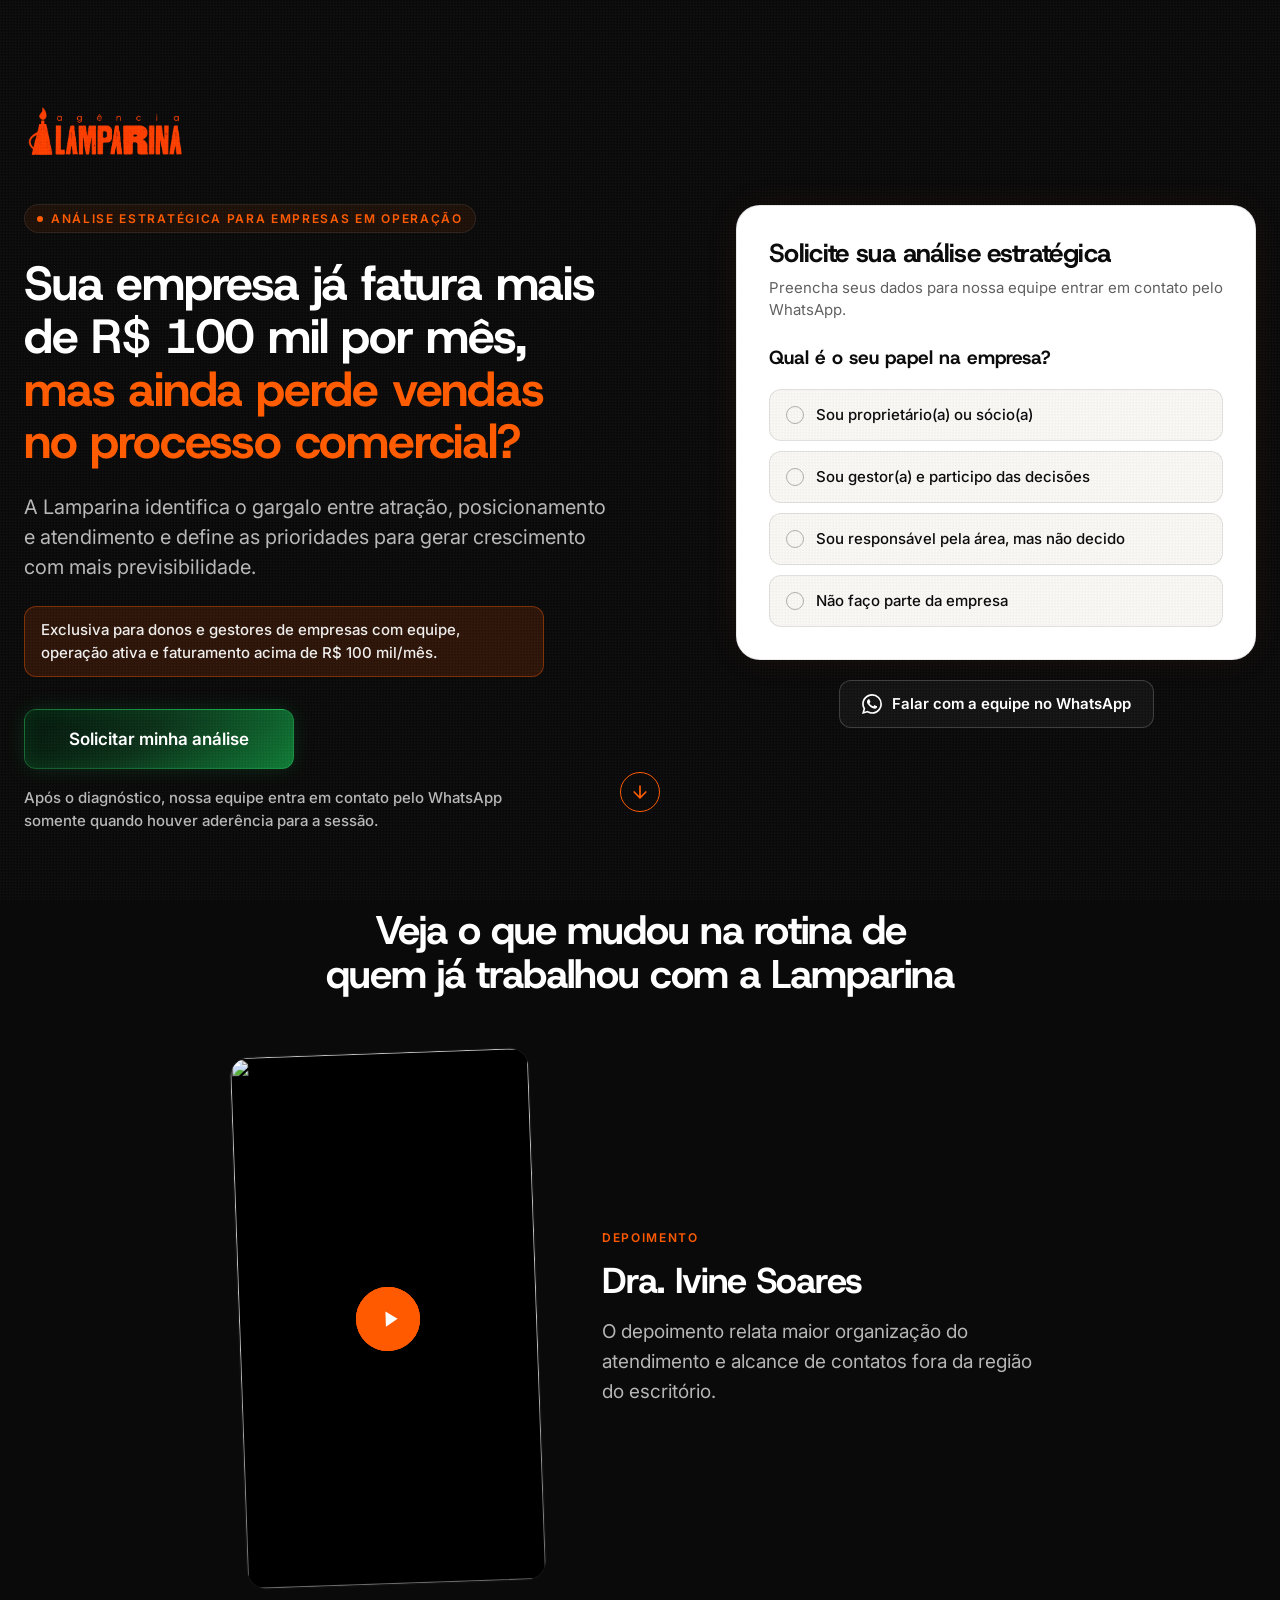
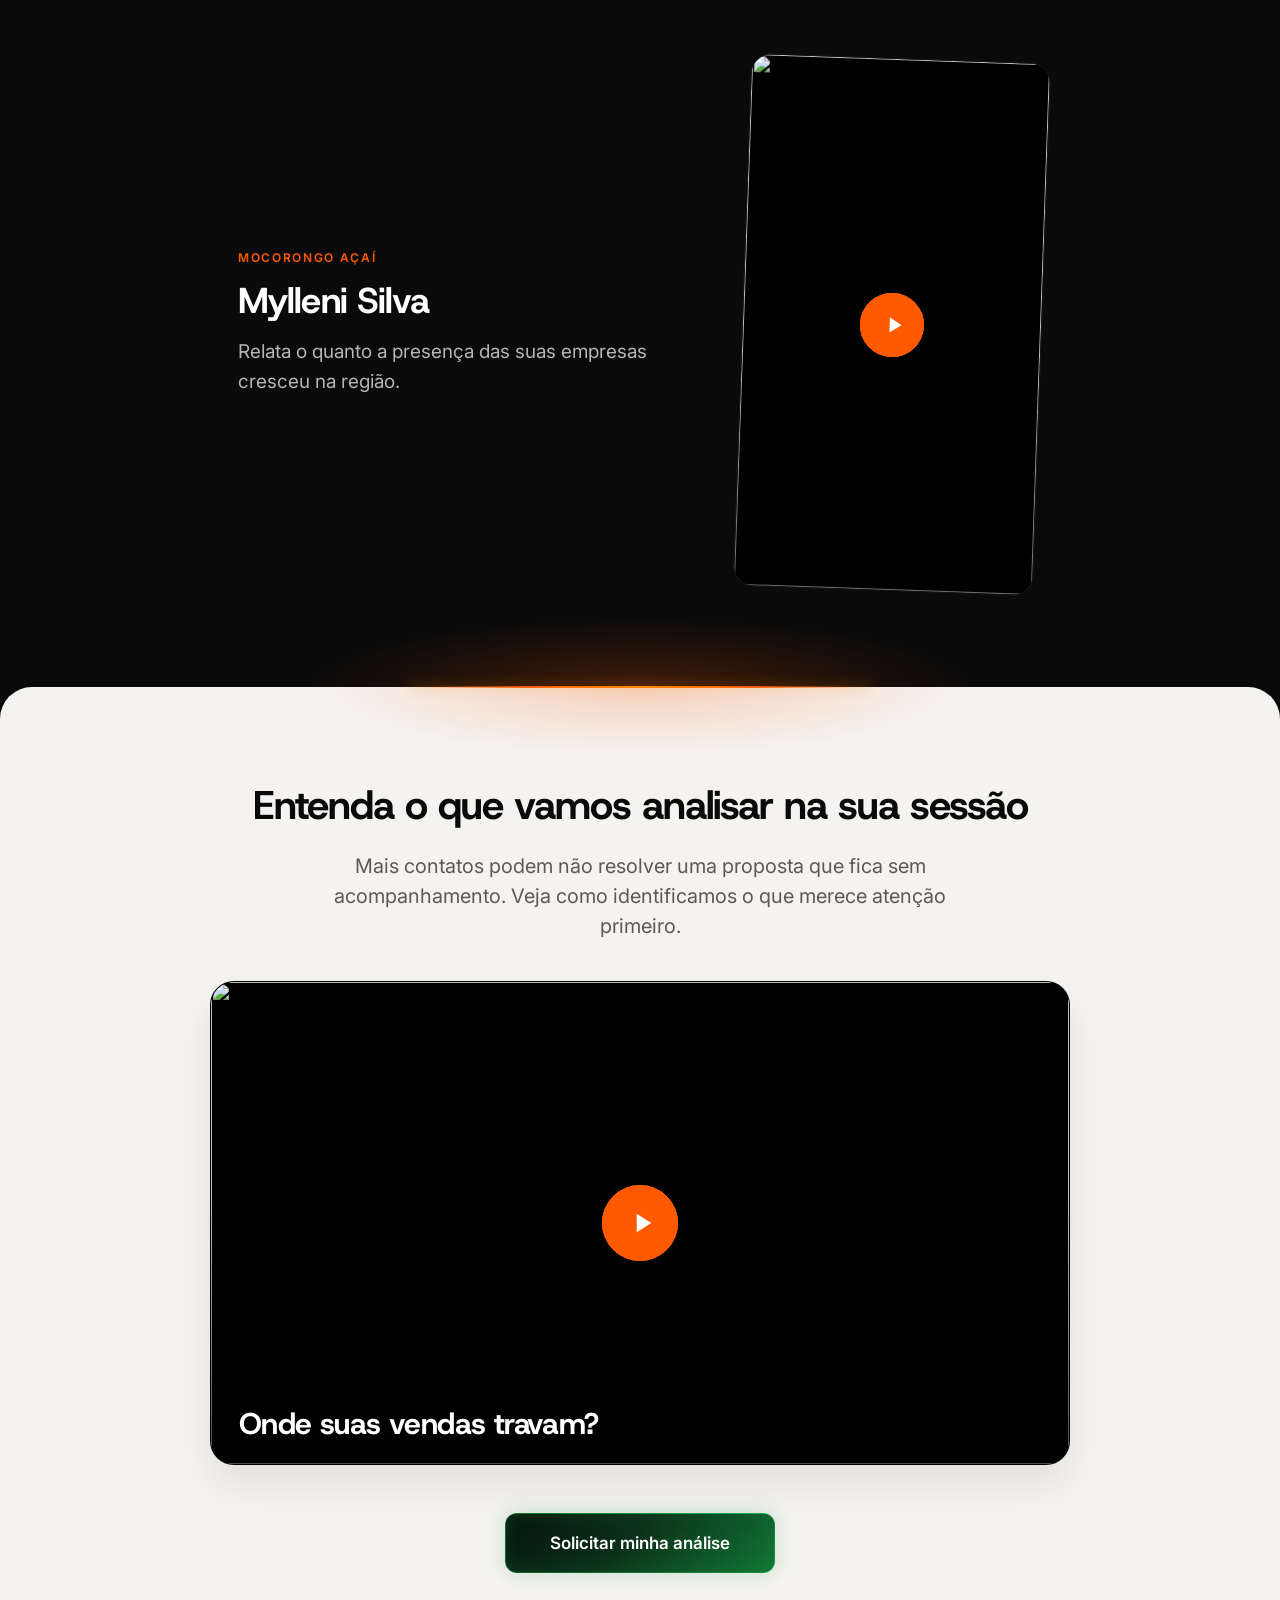
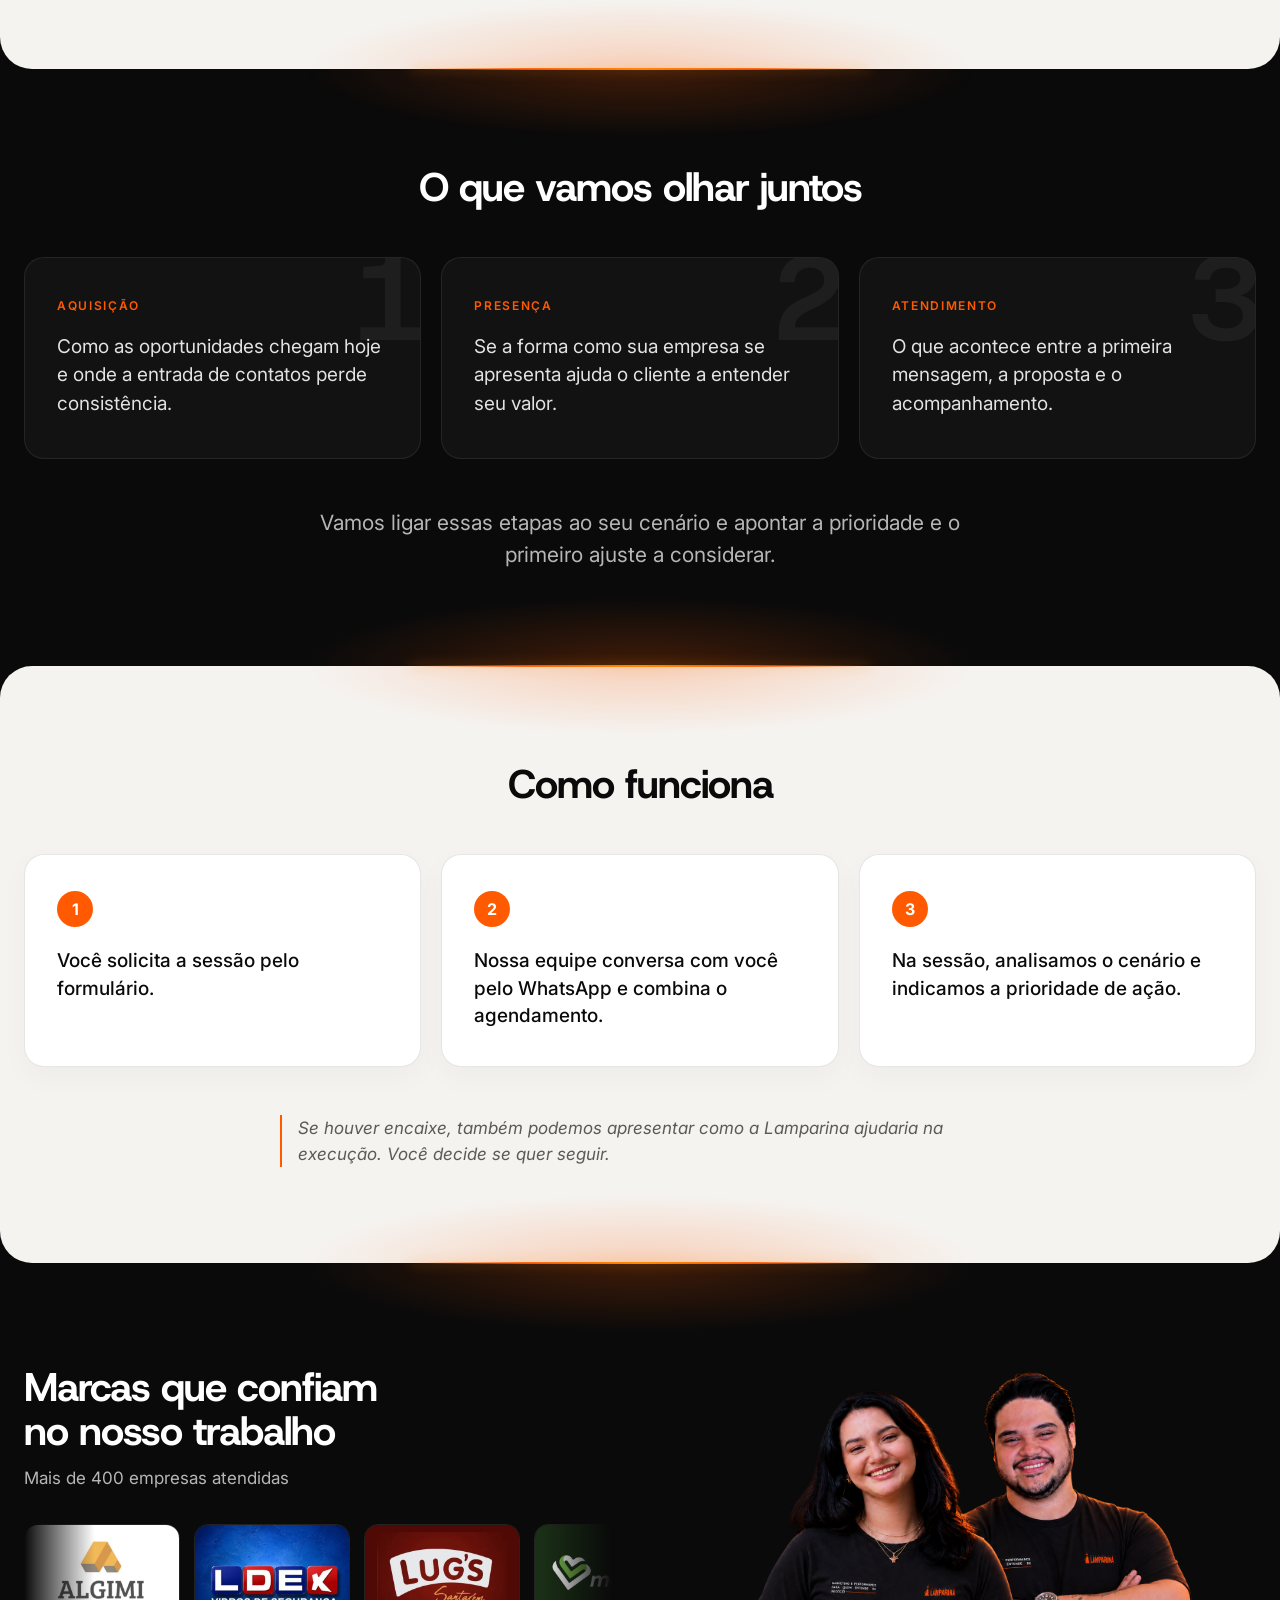
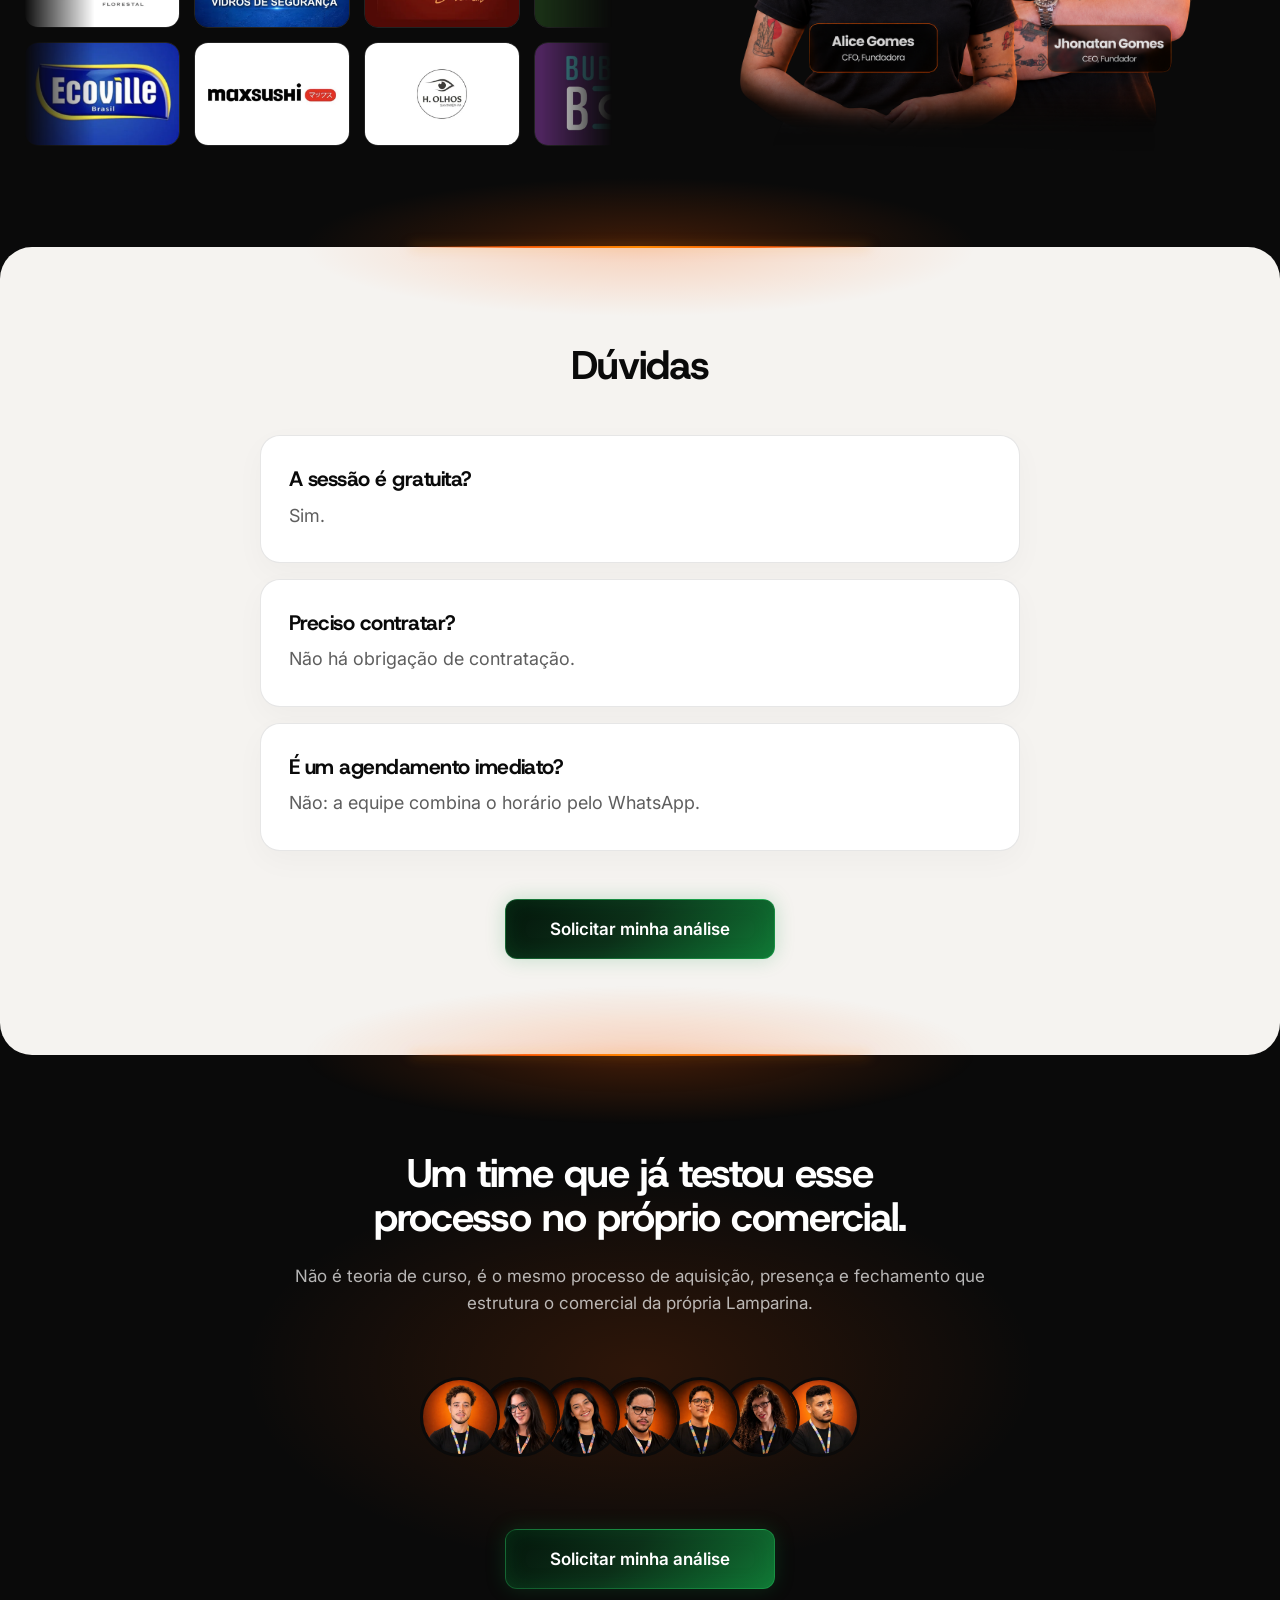
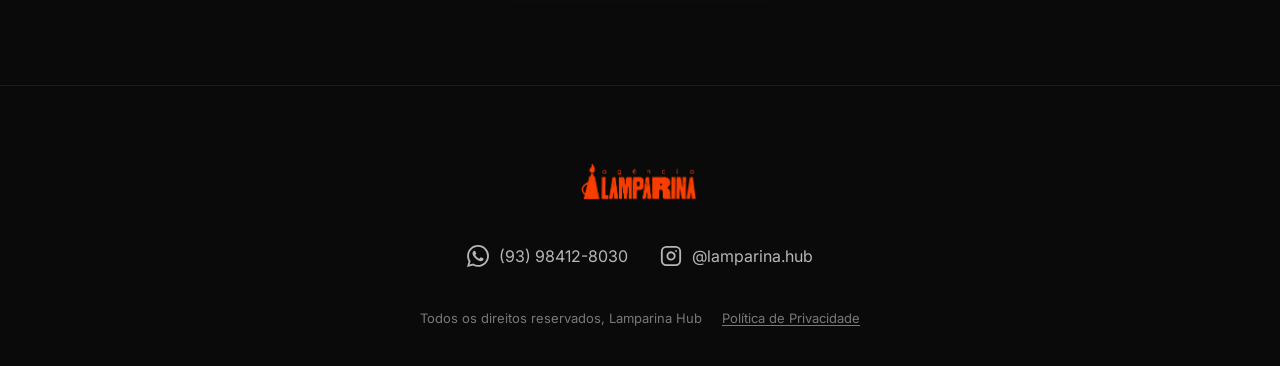
==== commit c57c3505: "Form: remove contador de perguntas; e-mail do lead ruim com identificação - Tira "Pergunta X de 5" e" ====
--- a/index.html
+++ b/index.html
@@ -30,7 +30,7 @@
   <link rel="preconnect" href="https://fonts.gstatic.com" crossorigin>
   <link href="https://fonts.googleapis.com/css2?family=Host+Grotesk:wght@400;700&family=Inter:wght@400;500;600&display=swap" rel="stylesheet">
 
-  <link rel="stylesheet" href="css/style.css?v=20261013">
+  <link rel="stylesheet" href="css/style.css?v=20261013b">
 </head>
 <body class="theme-dark">
   <div class="read-progress"></div>
@@ -65,15 +65,11 @@
           <form id="lead-form" action="enviar.php" method="post" novalidate>
             <input type="text" name="website" class="hp-field" tabindex="-1" autocomplete="off" aria-hidden="true">
 
-            <div class="form-progress" aria-hidden="true">
-              <div class="form-progress-top">
-                <button type="button" class="step-back" hidden>
-                  <svg viewBox="0 0 24 24" fill="none" stroke="currentColor" stroke-width="2"><path d="M15 18l-6-6 6-6" stroke-linecap="round" stroke-linejoin="round"/></svg>
-                  Voltar
-                </button>
-                <span class="form-progress-label">Pergunta <b class="step-now">1</b> de 5</span>
-              </div>
-              <div class="form-progress-bar"><span></span></div>
+            <div class="form-progress" hidden>
+              <button type="button" class="step-back">
+                <svg viewBox="0 0 24 24" fill="none" stroke="currentColor" stroke-width="2"><path d="M15 18l-6-6 6-6" stroke-linecap="round" stroke-linejoin="round"/></svg>
+                Voltar
+              </button>
             </div>
 
             <fieldset class="form-step" data-step="1">
@@ -453,6 +449,6 @@
   <script src="https://cdnjs.cloudflare.com/ajax/libs/gsap/3.12.2/ScrollTrigger.min.js"></script>
   <script src="js/track.js?v=20260923"></script>
   <script src="js/fluid-hero.js?v=20260923"></script>
-  <script src="js/main.js?v=20261013b"></script>
+  <script src="js/main.js?v=20261013c"></script>
 </body>
 </html>
--- a/css/style.css
+++ b/css/style.css
@@ -971,20 +971,8 @@
 }
 .step-error:not(:empty) { display: block; }
 
-.form-progress { margin-bottom: 22px; }
-.form-progress-top {
-  display: flex;
-  align-items: center;
-  justify-content: space-between;
-  min-height: 28px;
-  margin-bottom: 10px;
-}
-.form-progress-label {
-  margin-left: auto;
-  font-size: 13px;
-  color: var(--ink-mute);
-}
-.form-progress-label b { color: var(--ink); }
+.form-progress { margin-bottom: 14px; }
+.form-progress[hidden] { display: none; }
 .step-back {
   display: inline-flex;
   align-items: center;
@@ -1001,21 +989,6 @@
 .step-back[hidden] { display: none; }
 .step-back svg { width: 18px; height: 18px; }
 .step-back:hover { color: var(--ink); }
-.form-progress-bar {
-  height: 4px;
-  border-radius: 4px;
-  background: rgba(10, 10, 10, 0.08);
-  overflow: hidden;
-}
-.form-progress-bar span {
-  display: block;
-  height: 100%;
-  width: 20%;
-  border-radius: inherit;
-  background: var(--orange);
-  transition: width 0.35s ease;
-}
-
 /* honeypot anti-spam — invisível para humanos */
 .hp-field {
   position: absolute !important;
